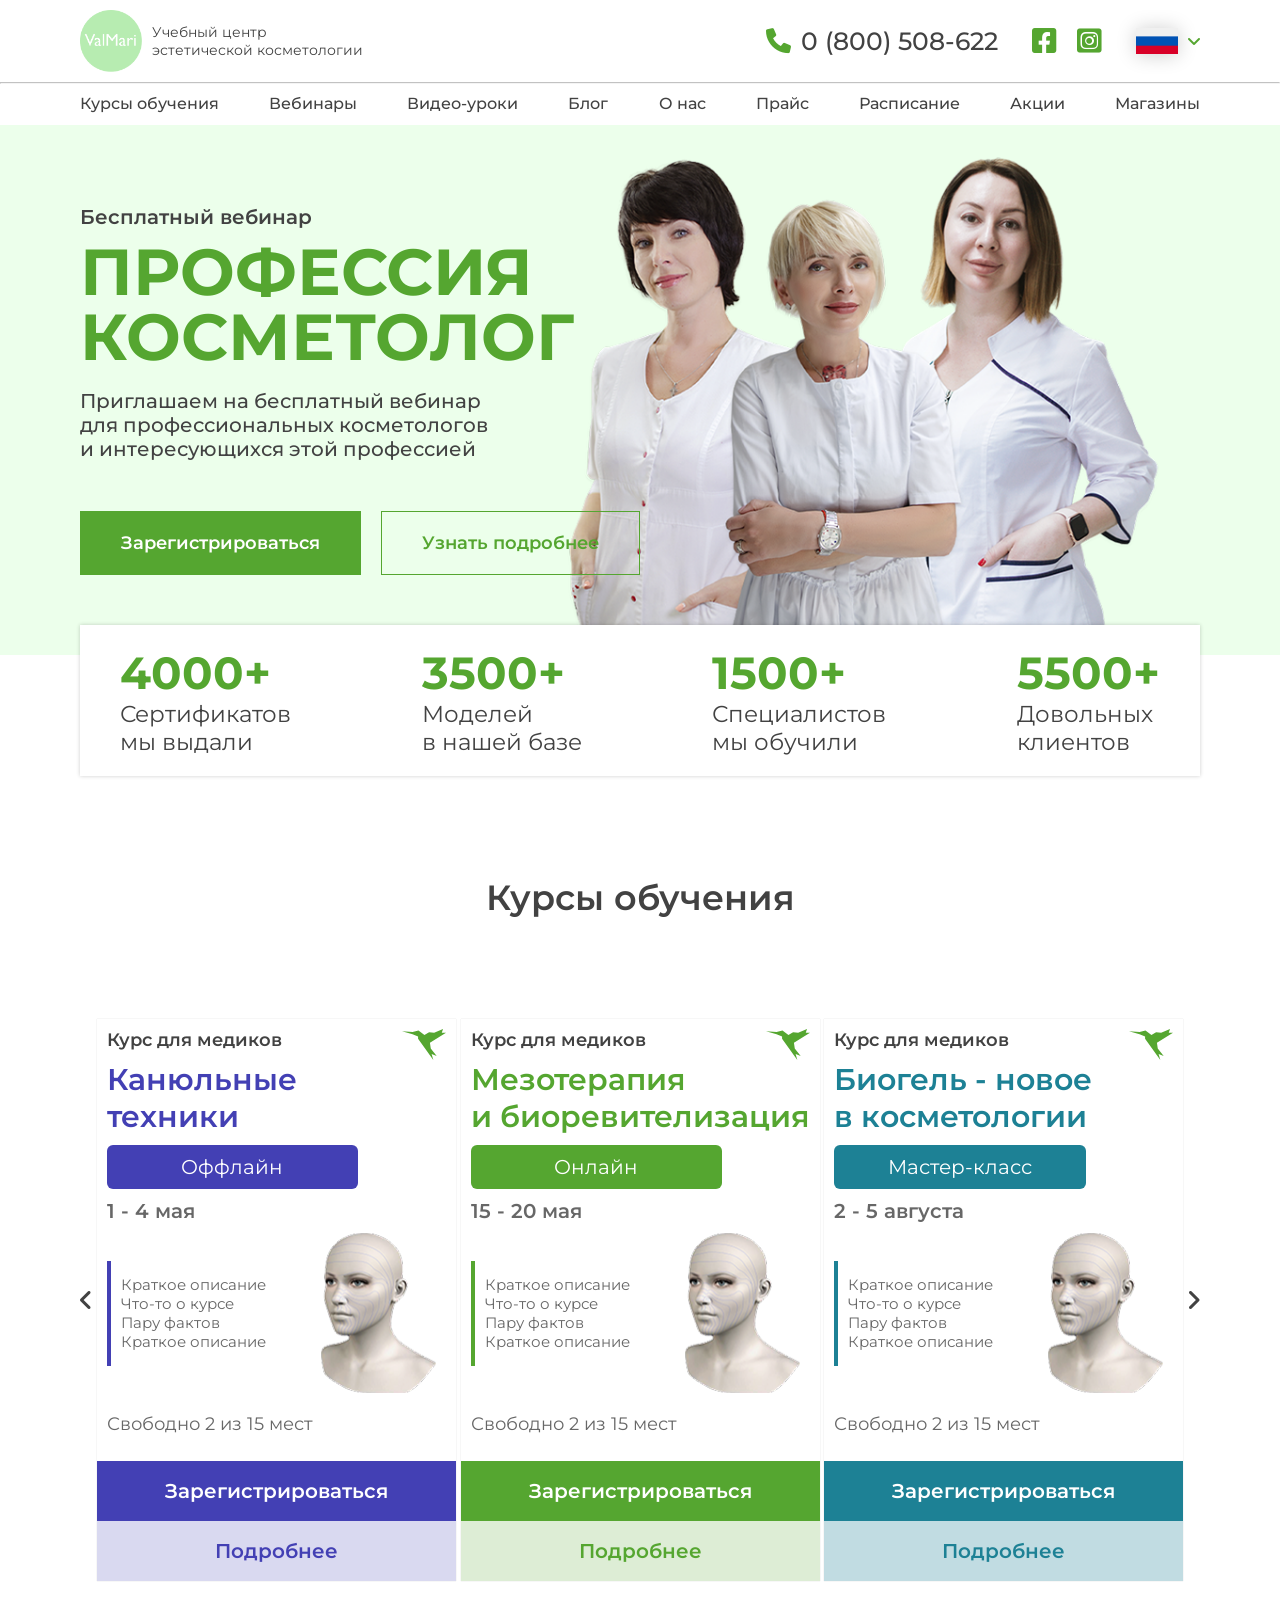
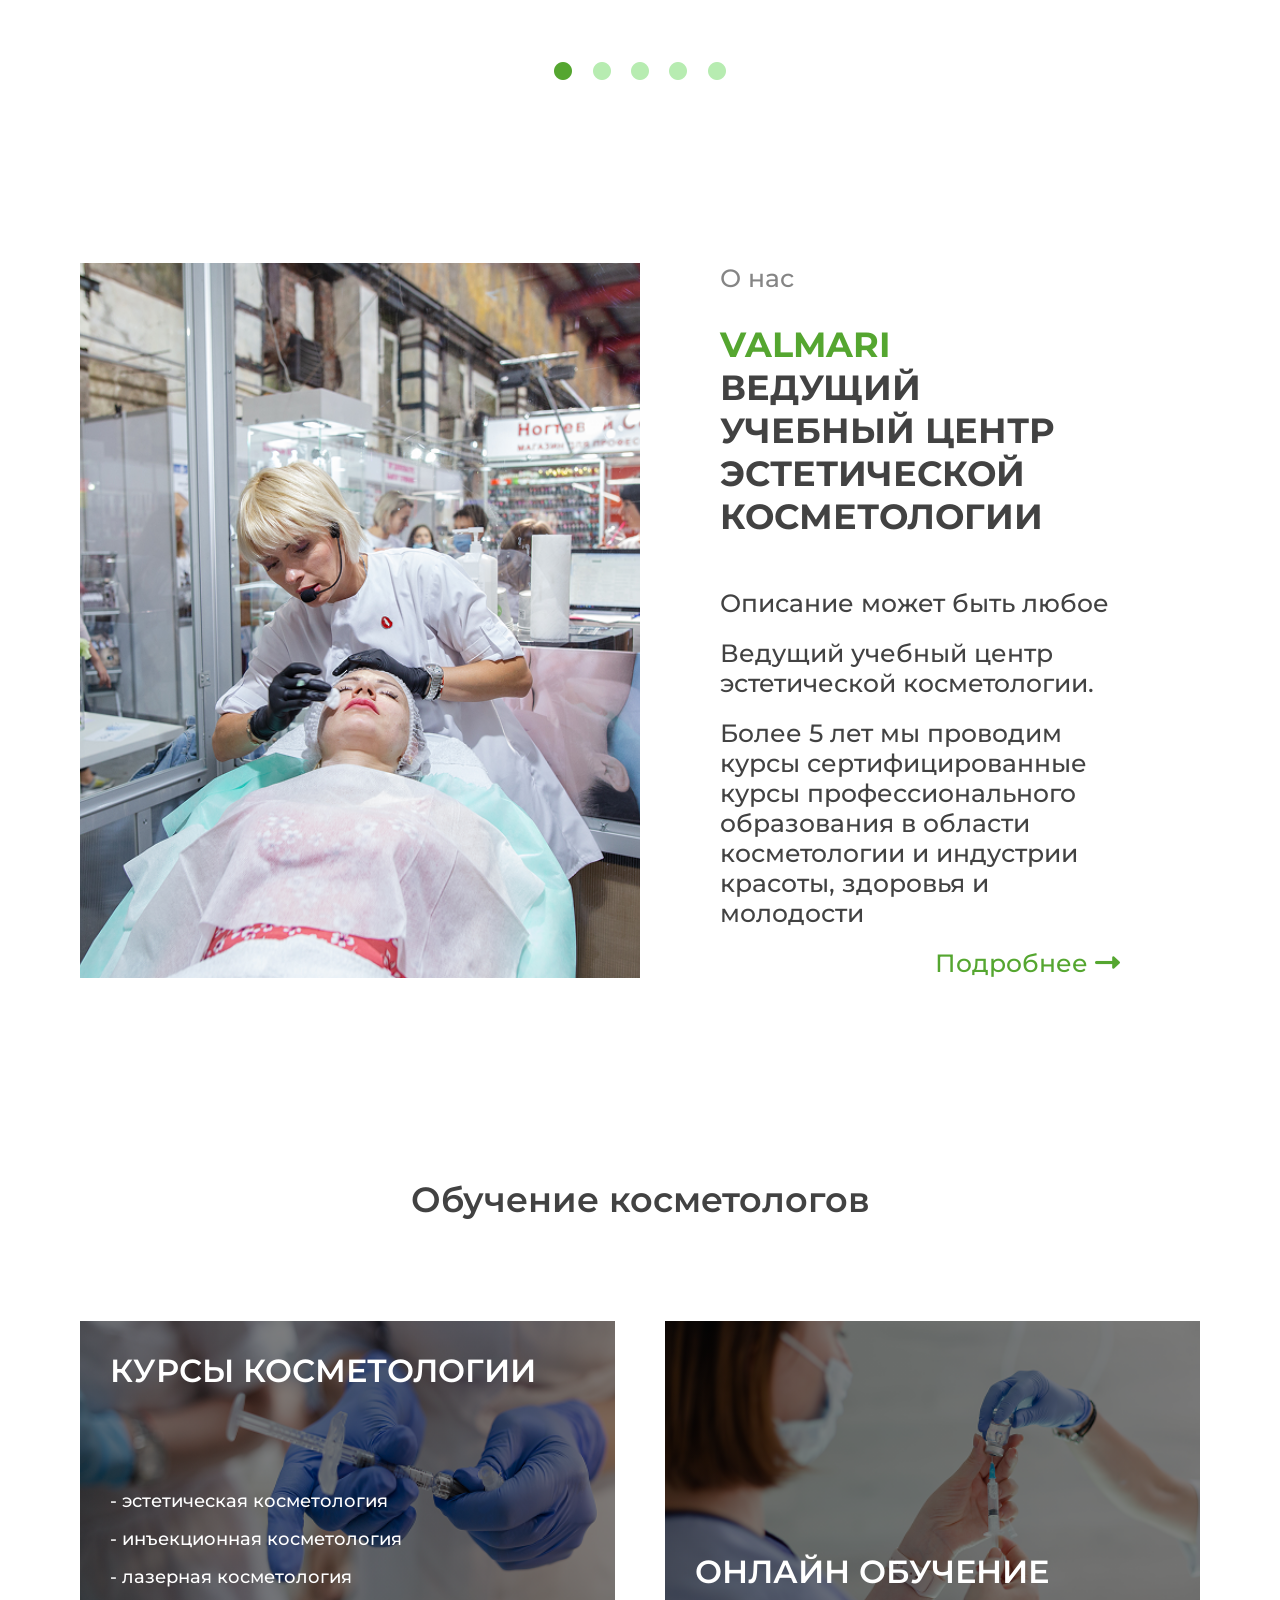
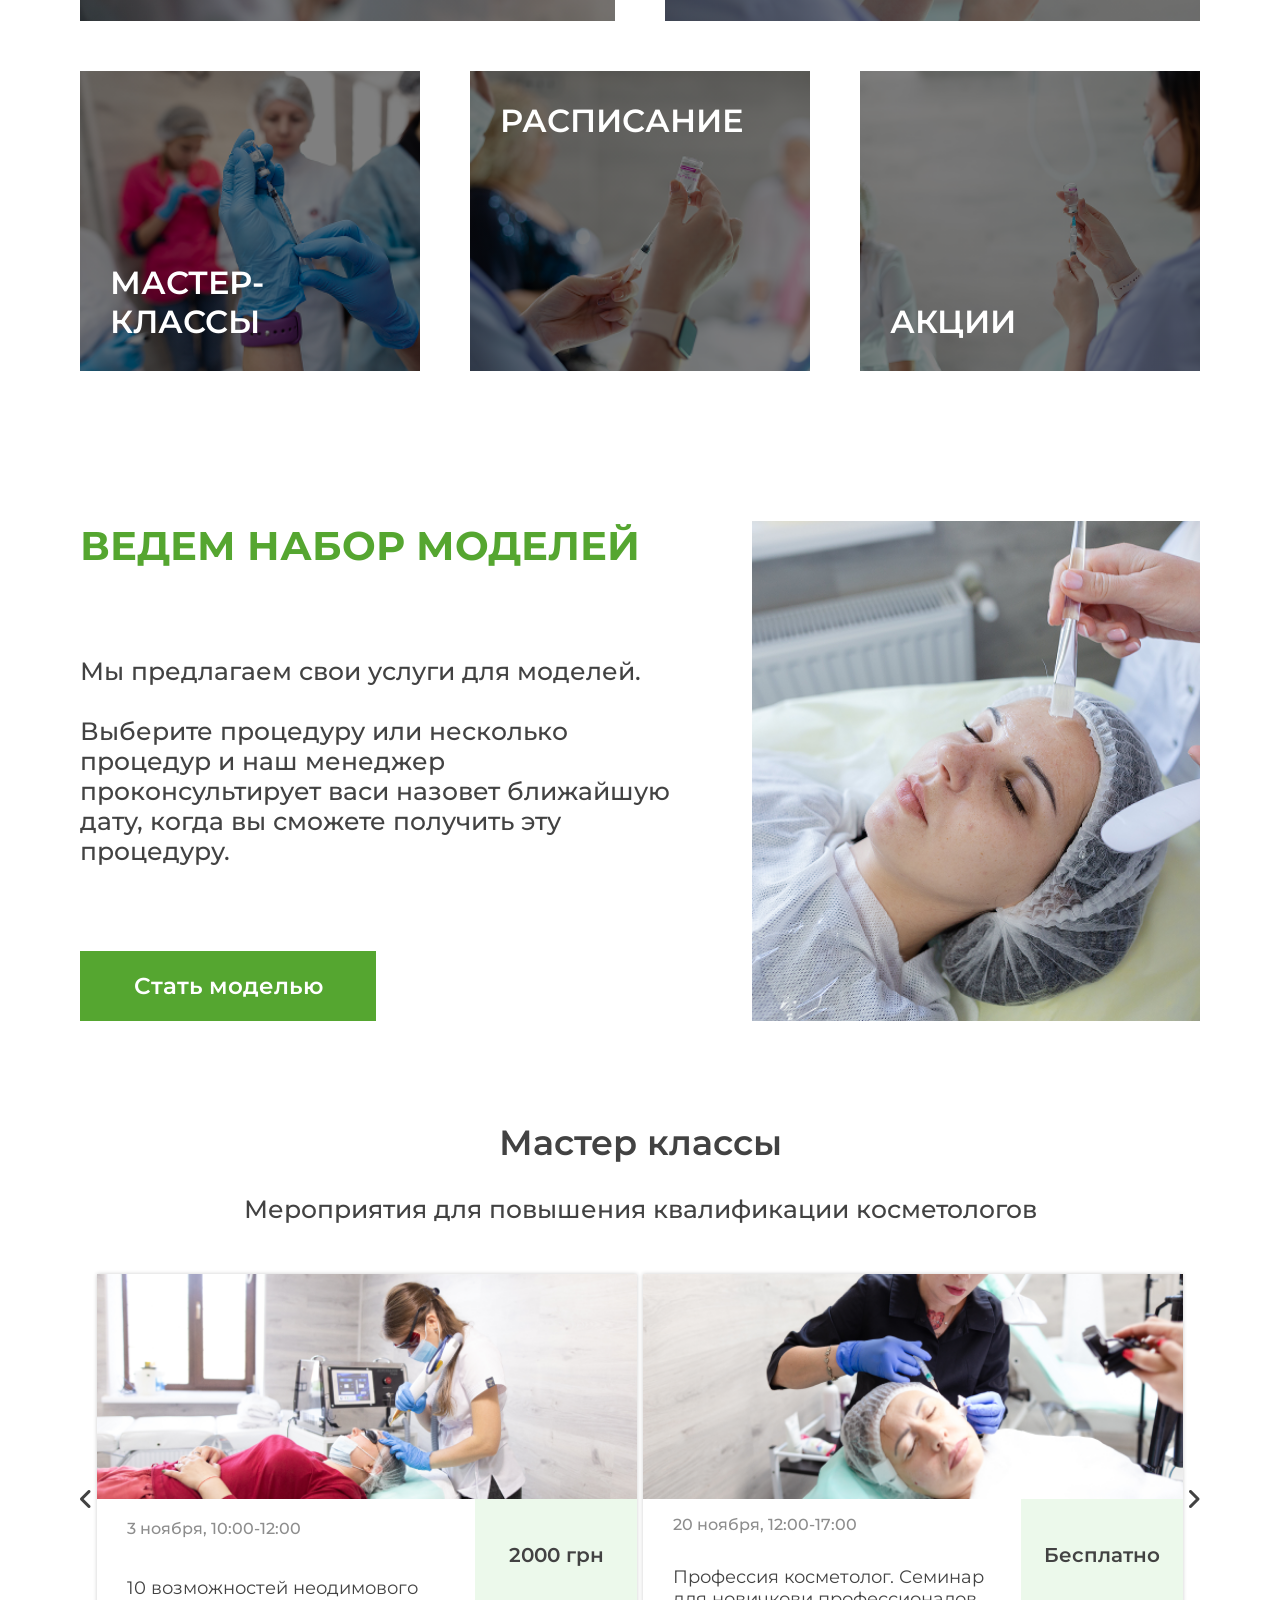
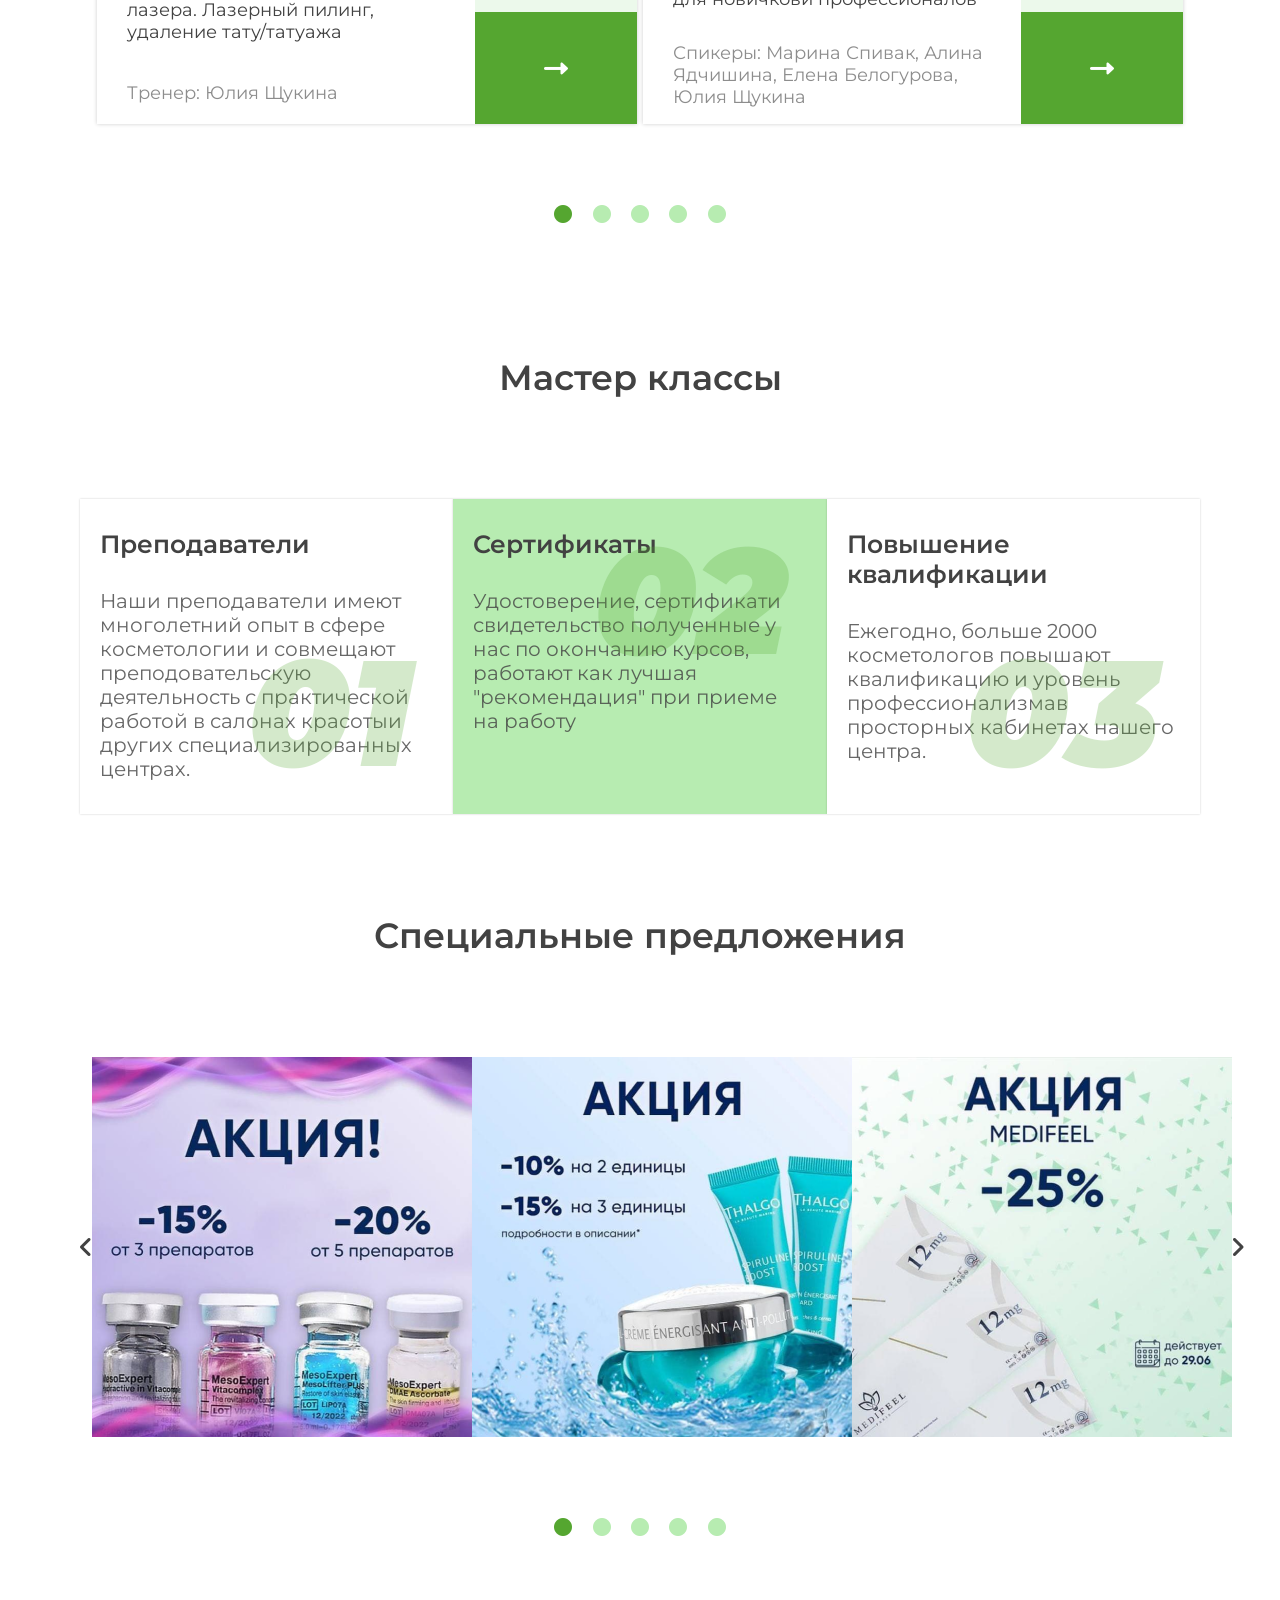
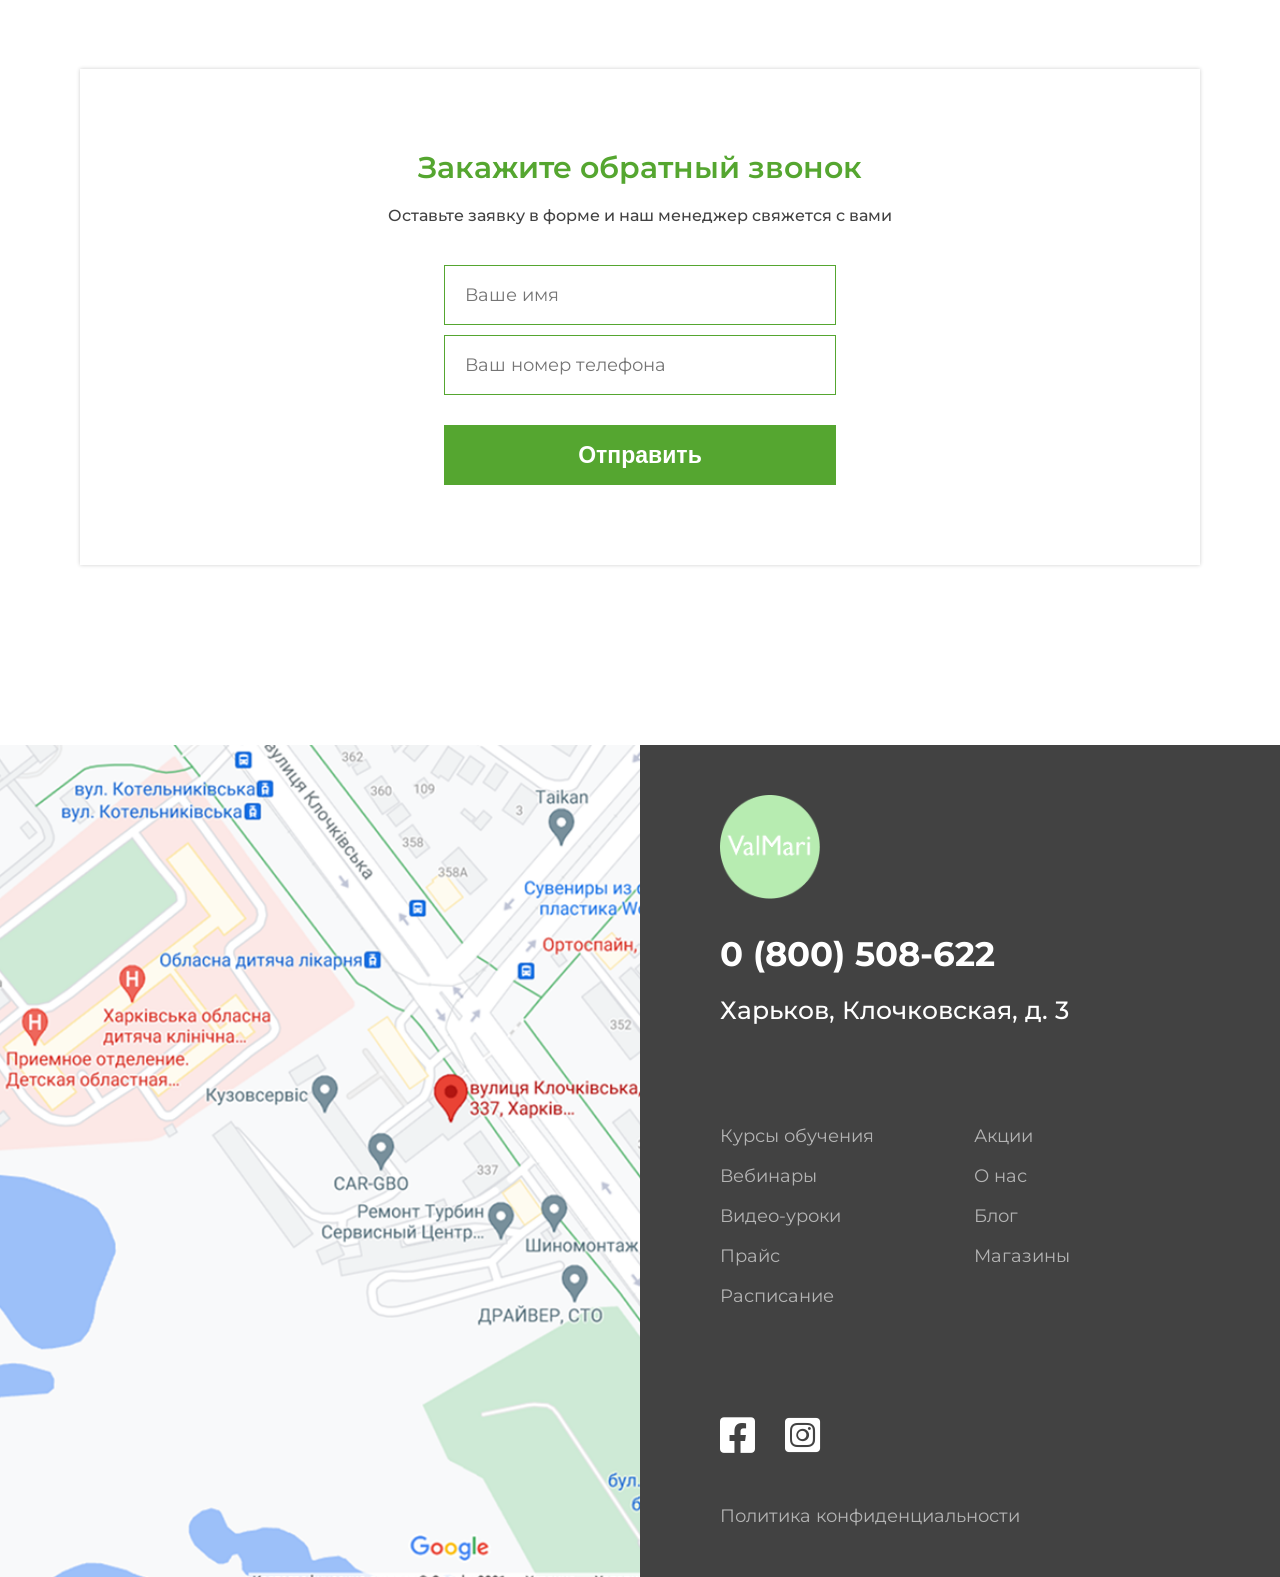
==== index.html @ c77ab1bb "Add files via upload" ====
<!DOCTYPE html>
<html lang="en">

<head>
    <meta charset="UTF-8">
    <meta name="viewport" content="width=device-width, initial-scale=1.0">
    <title>Главная</title>
    <link rel="stylesheet" href="style.css">
    <link rel="icon" href="/img/icon.png">
    <link rel="stylesheet" href="https://cdnjs.cloudflare.com/ajax/libs/font-awesome/6.0.0-beta3/css/all.min.css">
    <link rel="preconnect" href="https://fonts.googleapis.com">
    <link rel="preconnect" href="https://fonts.gstatic.com" crossorigin>
    <link
        href="https://fonts.googleapis.com/css2?family=Montserrat:wght@100;200;300;400;500;600;700;800;900&display=swap"
        rel="stylesheet">
</head>

<body>
    <noscript>Пожалуйста, включите JS в своем браузере</noscript>
    <header>
        <div class="header-top">
            <div class="header-top-logo">
                <a href="index.html">
                    <img src="img/icon.png" alt="ValMari">
                    <p>Учебный центр <br> эстетической косметологии</p>
                </a>
            </div>
            <div class="header-top-right">
                <a href="error.html" class="header-top-right-phone"><i class="fas fa-phone"></i>0 (800) 508-622</a>
                <a href="error.html" class="header-top-right-facebook"><i class="fab fa-facebook-square"></i></a>
                <a href="error.html" class="header-top-right-instagram"><i class=" fab fa-instagram-square"></i></a>
                <a href="error.html" class="header-top-right-russia"><img src="img/russia_icon.png" alt="russia"><i
                        class="fas fa-angle-down"></i></a>
            </div>
        </div>
        <hr>
        <div class="header-bot">
            <ul>
                <li><a href="courses.html">Курсы обучения</a></li>
                <li><a href="webinars.html">Вебинары</a></li>
                <li><a href="tutorials.html">Видео-уроки</a></li>
                <li><a href="blog.html">Блог</a></li>
                <li><a href="about_us.html">О нас</a></li>
                <li><a href="price.html">Прайс</a></li>
                <li><a href="schedule.html">Расписание</a></li>
                <li><a href="sctock.html">Акции</a></li>
                <li><a href="shops.html">Магазины</a></li>
            </ul>
        </div>
    </header>
    <main>
        <div class="index-main-block-one">
            <div class="index-main-block-one-text">
                <p class="index-main-title-text-one">Бесплатный вебинар</p>
                <p class="index-main-title-text-two">ПРОФЕССИЯ <br> КОСМЕТОЛОГ</p>
                <p class="index-main-title-text-three">Приглашаем на бесплатный вебинар <br> для профессиональных
                    косметологов <br>
                    и интересующихся этой профессией</p>
            </div>
            <div class="index-main-block-one-button">
                <a href="error.html" class="index-main-block-one-button-reg">Зарегистрироваться</a>
                <a href="error.html" class="index-main-block-one-button-inf">Узнать подробнее</a>
            </div>
        </div>
        <div class="index-main-block-two">
            <div class="index-main-block-two-text">
                <p class="index-main-title-text-four">4000+</p>
                <p class="index-main-title-text-five">Сертификатов <br> мы выдали</p>
            </div>
            <div class="index-main-block-two-text">
                <p class="index-main-title-text-four">3500+</p>
                <p class="index-main-title-text-five">Моделей <br> в нашей базе</p>
            </div>
            <div class="index-main-block-two-text">
                <p class="index-main-title-text-four">1500+</p>
                <p class="index-main-title-text-five">Специалистов <br> мы обучили</p>
            </div>
            <div class="index-main-block-two-text">
                <p class="index-main-title-text-four">5500+</p>
                <p class="index-main-title-text-five">Довольных <br> клиентов</p>
            </div>
        </div>
        <p class="main-title-text">Курсы обучения</p>
        <div class="index-main-block-three">
            <a href="error.html"><i class="fas fa-angle-left"></i></a>
            <div class="block-card">
                <img class="block-card-bird-img" src="img/bird_card.svg" alt="Птица">
                <div class="index-main-block-three-card-one">
                    <p class="title-text-card-one">Курс для медиков</p>
                    <p class="title-text-card-two" id="blue-text">Канюльные <br> техники</p>
                    <p class="title-text-card-three" id="blue-format">Оффлайн</p>
                    <p class="title-text-card-date">1 - 4 мая</p>
                </div>
                <div class="index-main-block-three-card-two">
                    <hr id="blue">
                    <div class="block-card-inf-text">
                        <p>Краткое описание</p>
                        <p>Что-то о курсе</p>
                        <p>Пару фактов</p>
                        <p>Краткое описание</p>
                    </div>
                    <img src="img/image_card.png" alt="Картинка">
                </div>
                <div class="index-main-block-three-card-three">
                    <p class="title-text-card-free">Свободно 2 из 15 мест</p>
                </div>
                <div class="index-main-block-three-card-four">
                    <a href="error.html" class="block-card-btn-one" id="blue-btn-one">Зарегистрироваться</a>
                    <a href="error.html" class="block-card-btn-two" id="blue-btn-two">Подробнее</a>
                </div>
            </div>
            <div class="block-card">
                <img class="block-card-bird-img" src="img/bird_card.svg" alt="Птица">
                <div class="index-main-block-three-card-one">
                    <p class="title-text-card-one">Курс для медиков</p>
                    <p class="title-text-card-two" id="green-text">Мезотерапия <br> и биоревителизация</p>
                    <p class="title-text-card-three" id="green-format">Онлайн</p>
                    <p class="title-text-card-date">15 - 20 мая</p>
                </div>
                <div class="index-main-block-three-card-two">
                    <hr id="green">
                    <div class="block-card-inf-text">
                        <p>Краткое описание</p>
                        <p>Что-то о курсе</p>
                        <p>Пару фактов</p>
                        <p>Краткое описание</p>
                    </div>
                    <img src="img/image_card.png" alt="Картинка">
                </div>
                <div class="index-main-block-three-card-three">
                    <p class="title-text-card-free">Свободно 2 из 15 мест</p>
                </div>
                <div class="index-main-block-three-card-four">
                    <a href="error.html" class="block-card-btn-one" id="green-btn-one">Зарегистрироваться</a>
                    <a href="error.html" class="block-card-btn-two" id="green-btn-two">Подробнее</a>
                </div>
            </div>
            <div class="block-card">
                <img class="block-card-bird-img" src="img/bird_card.svg" alt="Птица">
                <div class="index-main-block-three-card-one">
                    <p class="title-text-card-one">Курс для медиков</p>
                    <p class="title-text-card-two" id="aqua-text">Биогель - новое <br> в косметологии</p>
                    <p class="title-text-card-three" id="aqua-format">Мастер-класс</p>
                    <p class="title-text-card-date">2 - 5 августа</p>
                </div>
                <div class="index-main-block-three-card-two">
                    <hr id="aqua">
                    <div class="block-card-inf-text">
                        <p>Краткое описание</p>
                        <p>Что-то о курсе</p>
                        <p>Пару фактов</p>
                        <p>Краткое описание</p>
                    </div>
                    <img src="img/image_card.png" alt="Картинка">
                </div>
                <div class="index-main-block-three-card-three">
                    <p class="title-text-card-free">Свободно 2 из 15 мест</p>
                </div>
                <div class="index-main-block-three-card-four">
                    <a href="error.html" class="block-card-btn-one" id="aqua-btn-one">Зарегистрироваться</a>
                    <a href="error.html" class="block-card-btn-two" id="aqua-btn-two">Подробнее</a>
                </div>
            </div>
            <a href="error.html"><i class="fas fa-angle-right"></i></a>
        </div>
        <div class="slider-btn">
            <a href="error.html"><i class="fas fa-circle" id="slider-btn-active"></i></a>
            <a href="error.html"><i class="fas fa-circle"></i></a>
            <a href="error.html"><i class="fas fa-circle"></i></a>
            <a href="error.html"><i class="fas fa-circle"></i></a>
            <a href="error.html"><i class="fas fa-circle"></i></a>
        </div>
        <div class="index-main-block-four">
            <div class="about-us-block-one">
                <img src="img/image_operation.png" alt="Процедура">
            </div>
            <div class="about-us-block-two">
                <p class="title-text-about-us-one">О нас</p>
                <p class="title-text-about-us-two">VALMARI</p>
                <p class="title-text-about-us-three">ВЕДУЩИЙ УЧЕБНЫЙ ЦЕНТР ЭСТЕТИЧЕСКОЙ КОСМЕТОЛОГИИ</p>
                <p class="title-text-about-us-four">Описание может быть любое</p>
                <p class="title-text-about-us-four">Ведущий учебный центр эстетической косметологии. </p>
                <p class="title-text-about-us-four">Более 5 лет мы проводим курсы сертифицированные курсы
                    профессионального образования в области косметологии и индустрии красоты, здоровья и молодости</p>
                <a href="error.html">Подробнее <i class="fas fa-long-arrow-alt-right"></i></a>
            </div>
        </div>
        <p class="main-title-text">Обучение косметологов</p>
        <div class="index-main-block-five">
            <div class="block-card-education-one">
                <div>
                    <p class="title-text-education-one" id="title-text-education-top">КУРСЫ КОСМЕТОЛОГИИ</p>
                    <hr class="title-text-education-hr">
                    <p class="title-text-education-two">- эстетическая косметология</p>
                    <p class="title-text-education-two">- инъекционная косметология</p>
                    <p class="title-text-education-two">- лазерная косметология</p>
                </div>
                <div>
                    <p class="title-text-education-one" id="title-text-education-bot">ОНЛАЙН ОБУЧЕНИЕ</p>
                </div>
            </div>
            <div class="block-card-education-two">
                <div>
                    <p class="title-text-education-one" id="title-text-education-bot">МАСТЕР-КЛАССЫ</p>
                </div>
                <div>
                    <p class="title-text-education-one" id="title-text-education-top">РАСПИСАНИЕ</p>
                </div>
                <div>
                    <p class="title-text-education-one" id="title-text-education-bot">АКЦИИ</p>
                </div>
            </div>
        </div>
        <div class="index-main-block-six">
            <div class="block-model-one">
                <p class="title-text-model-one">ВЕДЕМ НАБОР МОДЕЛЕЙ</p>
                <p class="title-text-model-two">Мы предлагаем свои услуги для моделей. <br><br> Выберите процедуру или
                    несколько процедур и наш менеджер проконсультирует васи назовет ближайшую дату, когда вы сможете
                    получить эту процедуру.</p>
                <a href="error.html" class="btn-model">Стать моделью</a>
            </div>
            <div class="block-model-two"></div>
        </div>
        <p class="main-title-text">Мастер классы</p>
        <p class="title-text-master-one">Мероприятия для повышения квалификации косметологов</p>
        <div class="index-main-block-seven">
            <a href="error.html"><i class="fas fa-angle-left"></i></a>
            <div class="block-master-card">
                <img src="img/master_card_one.png" alt="">
                <div class="master-card-bot">
                    <div class="master-card-bot-left">
                        <p class="title-text-master-card-one">3 ноября, 10:00-12:00</p>
                        <p class="title-text-master-card-two">10 возможностей неодимового лазера. Лазерный пилинг,
                            удаление тату/татуажа</p>
                        <p class="title-text-master-card-three">Тренер: Юлия Щукина</p>
                    </div>
                    <div class="master-card-bot-right">
                        <a href="error.html" class="btn-master-card-one">2000 грн</a>
                        <a href="error.html" class="btn-master-card-two"><i class="fas fa-long-arrow-alt-right"></i></a>
                    </div>
                </div>
            </div>
            <div class="block-master-card">
                <img src="img/master_card_two.png" alt="">
                <div class="master-card-bot">
                    <div class="master-card-bot-left">
                        <p class="title-text-master-card-one">20 ноября, 12:00-17:00</p>
                        <p class="title-text-master-card-two">Профессия косметолог. Семинар для новичкови профессионалов
                        </p>
                        <p class="title-text-master-card-three">Спикеры: Марина Спивак, Алина Ядчишина, Елена
                            Белогурова, Юлия Щукина</p>
                    </div>
                    <div class="master-card-bot-right">
                        <a href="error.html" class="btn-master-card-one">Бесплатно</a>
                        <a href="error.html" class="btn-master-card-two"><i class="fas fa-long-arrow-alt-right"></i></a>
                    </div>
                </div>
            </div>
            <a href="error.html"><i class="fas fa-angle-right"></i></a>
        </div>
        <div class="slider-btn">
            <a href="error.html"><i class="fas fa-circle" id="slider-btn-active"></i></a>
            <a href="error.html"><i class="fas fa-circle"></i></a>
            <a href="error.html"><i class="fas fa-circle"></i></a>
            <a href="error.html"><i class="fas fa-circle"></i></a>
            <a href="error.html"><i class="fas fa-circle"></i></a>
        </div>
        <p class="main-title-text">Мастер классы</p>
        <div class="index-main-block-eight">
            <div class="card-why-we-white-one">
                <p class="title-text-why-we-one">Преподаватели</p>
                <p class="title-text-why-we-two">Наши преподаватели имеют многолетний опыт в сфере косметологии и
                    совмещают преподовательскую деятельность с практической работой в салонах красотыи других
                    специализированных центрах.</p>
            </div>
            <div class="card-why-we-green">
                <p class="title-text-why-we-one">Сертификаты</p>
                <p class="title-text-why-we-two">Удостоверение, сертификати свидетельство полученные у нас по окончанию
                    курсов, работают как лучшая "рекомендация" при приеме на работу</p>
            </div>
            <div class="card-why-we-white-two">
                <p class="title-text-why-we-one">Повышение квалификации</p>
                <p class="title-text-why-we-two">Ежегодно, больше 2000 косметологов повышают квалификацию и уровень
                    профессионализмав просторных кабинетах нашего центра.</p>
            </div>
        </div>
        <p class="main-title-text">Специальные предложения</p>
        <div class="index-main-block-nine">
            <a href="error.html"><i class="fas fa-angle-left"></i></a>
            <img src="img/promotion_one.png" alt="Акция">
            <img src="img/promotion_two.png" alt="Акция">
            <img src="img/promotion_three.png" alt="Акция">
            <a href="error.html"><i class="fas fa-angle-right"></i></a>
        </div>
        <div class="slider-btn">
            <a href="error.html"><i class="fas fa-circle" id="slider-btn-active"></i></a>
            <a href="error.html"><i class="fas fa-circle"></i></a>
            <a href="error.html"><i class="fas fa-circle"></i></a>
            <a href="error.html"><i class="fas fa-circle"></i></a>
            <a href="error.html"><i class="fas fa-circle"></i></a>
        </div>
        <div class="index-main-block-ten">
            <p class="title-text-form-one">Закажите обратный звонок</p>
            <p class="title-text-form-two">Оставьте заявку в форме и наш менеджер свяжется с вами</p>
            <form action="error.html">
                <input type="text" placeholder="Ваше имя" required>
                <input type="text" placeholder="Ваш номер телефона" required>
                <button>Отправить</button>
            </form>
        </div>
    </main>
    <footer>
        <div class="footer-left">
            <a
                href="https://www.google.com/maps/place/%D0%B2%D1%83%D0%BB%D0%B8%D1%86%D1%8F+%D0%9A%D0%BB%D0%BE%D1%87%D0%BA%D1%96%D0%B2%D1%81%D1%8C%D0%BA%D0%B0,+3,+%D0%A5%D0%B0%D1%80%D0%BA%D1%96%D0%B2,+%D0%A5%D0%B0%D1%80%D0%BA%D1%96%D0%B2%D1%81%D1%8C%D0%BA%D0%B0+%D0%BE%D0%B1%D0%BB%D0%B0%D1%81%D1%82%D1%8C,+%D0%A3%D0%BA%D1%80%D0%B0%D0%B8%D0%BD%D0%B0,+61000/data=!4m2!3m1!1s0x4127a0fa755e45e7:0x65ec04f8b0410828?sa=X&ved=1t:242&ictx=111">
                <img src="img/location.png" alt="Точка на карте">
            </a>
        </div>
        <div class="footer-right">
            <div class="footer-right-one">
                <img src="img/icon.png" alt="ValMari">
                <p class="footer-number">0 (800) 508-622</p>
                <p class="footer-location">Харьков, Клочковская, д. 3</p>
            </div>
            <div class="footer-right-two">
                <ul class="footer-ul-one">
                    <li><a href="courses.html">Курсы обучения</a></li>
                    <li><a href="webinars.html">Вебинары</a></li>
                    <li><a href="tutorials.html">Видео-уроки</a></li>
                    <li><a href="price.html">Прайс</a></li>
                    <li><a href="schedule.html">Расписание</a></li>
                </ul>
                <ul class="footer-ul-two">
                    <li><a href="sctock.html">Акции</a></li>
                    <li><a href="about_us.html">О нас</a></li>
                    <li><a href="blog.html">Блог</a></li>
                    <li><a href="shops.html">Магазины</a></li>
                </ul>
            </div>
            <div class="footer-right-three">
                <a href="error.html"><i class="fab fa-facebook-square"></i></a>
                <div class="card-master">

                </div>
                <div class="card-master"></div>
                <a href="error.html"><i class=" fab fa-instagram-square"></i></a>
            </div>
            <div class="footer-right-four">
                <a href="error.html">Политика конфиденциальности</a>
            </div>
        </div>
    </footer>
    <script src="script.js"></script>
</body>

</html>
---- style.css ----
* {
    margin: 0;
    padding: 0;
    box-sizing: border-box;
}

body {
    font-family: 'Montserrat', sans-serif;
    background-color: white;
    color: #424242;
}

a {
    text-decoration: none;
}

ul li {
    list-style-type: none;
}

/*Шапка*/

header {
    width: 100%;
    position: fixed;
    display: flex;
    flex-direction: column;
    background-color: white;
    z-index: 1000;
}

header hr {
    color: #B7ECB1;
    opacity: 0.6;
}

.header-top {
    display: flex;
    flex-direction: row;
    justify-content: space-between;
    padding: 10px 120px;
}

.header-top-logo a {
    display: flex;
    flex-direction: row;
}

.header-top-logo a img {
    width: 62px;
    height: 62px;
}

.header-top-logo a p {
    font-size: 14px;
    color: #424242;
    padding-left: 10px;
    margin: auto 0;
    transition: all 0.2s ease;
}

.header-top-logo a p:hover {
    color: #55A630;
}

.header-top-right {
    display: flex;
    flex-direction: row;
    align-items: center;
}

.header-top-right-phone {
    font-size: 25px;
    color: #424242;
    font-weight: 500;
    margin-right: 34px;
    transition: all 0.2s ease;
}

.active {
    color: #55A630 !important;
}

.header-top-right-phone:hover {
    color: #55A630;
}

.header-top-right-phone i {
    padding-right: 10px;
    color: #55A630;
}

.header-top-right-facebook,
.header-top-right-instagram {
    font-size: 28px;
    color: #55A630;
    font-weight: 500;
    transition: all 0.2s ease;
}

.header-top-right-facebook:hover,
.header-top-right-instagram:hover {
    color: #3D7A22;
}

.header-top-right-facebook {
    margin-right: 20px;
}

.header-top-right-russia {
    display: flex;
    flex-direction: row;
    margin-left: 34px;
    align-items: center;
}

.header-top-right-russia i {
    padding-left: 10px;
    color: #55A630;
}

.header-top-right-russia i:hover {
    color: #3D7A22;
}

.header-top-right-russia img {
    box-shadow: 0 1px 20px rgba(0, 0, 0, 0.2);
    width: 42px;
}

.header-bot {
    padding: 10px 120px;
}

.header-bot ul {
    display: flex;
    flex-direction: row;
    justify-content: space-between;
}

.header-bot ul li a {
    color: #424242;
    font-size: 16px;
    font-weight: 500;
    transition: all 0.2s ease;
}

.header-bot ul li a:hover {
    color: #3D7A22;
}

main {
    padding-top: 125px;
}


/*Подвал*/
footer {
    display: flex;
    flex-direction: row;
    width: 100%;
    min-height: 500px;
    background-color: #424242;
    margin-top: 20vh;
}

.footer-left {
    flex: 0 0 50%;
    overflow: hidden;
}

.footer-left img {
    width: 100%;
    height: 100%;
    object-fit: cover;
    display: block;
}

.footer-right {
    flex: 0 0 50%;
    padding: 50px 100px !important;
}

.footer-right-one img {
    width: 100px;
}

.footer-number {
    font-size: 34px;
    font-weight: 700;
    color: white;
    padding-top: 30px;
}

.footer-location {
    font-size: 25px;
    font-weight: 500;
    color: white;
    padding-top: 20px;
}

.footer-right-two {
    display: flex;
    flex-direction: row;
    padding-top: 100px;
}

.footer-ul-one {
    padding-right: 100px;
}

.footer-right-two ul li {
    padding-bottom: 18px;
}

.footer-right-two ul li a {
    font-size: 18px;
    color: white;
    opacity: 0.6;
    transition: all 0.2s ease;
}

.footer-right-two ul li a:hover {
    opacity: 1;
    color: #3D7A22;
}

.footer-right-three {
    display: flex;
    flex-direction: row;
    margin-top: 90px;
}

.footer-right-three a {
    margin-right: 30px;
}

.footer-right-three a i {
    color: white;
    font-size: 40px;
    transition: all 0.2s ease;
}

.footer-right-three a i:hover {
    color: #3D7A22;
}

.footer-right-four {
    margin-top: 50px;
}

.footer-right-four a {
    font-size: 18px;
    font-weight: 400;
    color: white;
    opacity: 0.6;
    transition: all 0.2s ease;
}

.footer-right-four a:hover {
    color: #3D7A22;
    opacity: 1;
}

.index-main-block-one {
    background-image: url(img/banner.png);
    background-size: cover;
    background-position: center;
    padding: 100px 120px;
    display: flex;
    flex-direction: column;
    position: relative;
    overflow: hidden;
}

.index-main-block-one::after {
    content: '';
    position: absolute;
    right: 100px;
    top: 0;
    width: 50%;
    height: 100%;
    background-image: url(img/banner_dop.png);
    background-size: contain;
    background-position: right center;
    background-repeat: no-repeat;
    pointer-events: none;
    z-index: 0;
}

.index-main-title-text-one,
.index-main-title-text-two,
.index-main-title-text-three,
.index-main-block-one-button {
    position: relative;
    z-index: 1;
}

.index-main-title-text-one {
    color: #424242;
    font-size: 20px;
    font-weight: 600;
}

.index-main-title-text-two {
    color: #55A630;
    font-size: 65px;
    font-weight: 700;
    line-height: 1;
    padding: 10px 0 20px 0;
}

.index-main-title-text-three {
    color: #424242;
    font-size: 20px;
    font-weight: 500;
}

.index-main-block-one-button {
    display: flex;
    flex-direction: row;
    margin-top: 50px;
}

.index-main-block-one-button-reg {
    color: white;
    font-size: 18px;
    font-weight: 600;
    background-color: #55A630;
    border: 1px solid #55A630;
    padding: 20px 40px;
    margin-right: 20px;
    transition: all 0.2s ease;
}


.index-main-block-one-button-reg:hover {
    background-color: transparent;
    color: #55A630;
}

.index-main-block-one-button-inf {
    color: #55A630;
    font-size: 18px;
    font-weight: 600;
    border: 1px solid #55A630;
    padding: 20px 40px;
    transition: all 0.2s ease;
}

.index-main-block-one-button-inf:hover {
    color: #3D7A22;
    border-color: #3D7A22;
}

.index-main-block-two {
    background-color: white;
    box-shadow: 0 0 4px rgba(0, 0, 0, 0.2);
    z-index: 2;
    margin: -30px 120px 0 120px;
    display: flex;
    flex-direction: row;
    justify-content: space-between;
    padding: 20px 40px;
    position: relative;
    gap: 10px;
}

.index-main-title-text-four {
    color: #55A630;
    font-size: 45px;
    font-weight: 700;
}

.index-main-title-text-five {
    color: #424242;
    font-size: 23px;
    font-weight: 400;
}

.main-title-text {
    color: #424242;
    font-size: 35px;
    font-weight: 600;
    text-align: center;
    margin-top: 100px;
}

.index-main-block-three {
    margin-top: 100px;
    padding: 0 120px 0 120px;
    display: flex;
    flex-direction: row;
    justify-content: space-between;
}

.index-main-block-three a,
.index-main-block-seven a,
.index-main-block-nine a {
    margin: auto 0;
}

.index-main-block-three a i,
.index-main-block-seven a i,
.index-main-block-nine a i {
    color: #424242;
    font-size: 24px;
    transition: all 0.2s ease;
}

.index-main-block-three a i:hover,
.index-main-block-seven a i:hover,
.index-main-block-nine a i:hover {
    color: #3D7A22;
}

.block-card {
    background-color: white;
    box-shadow: 0 0 1px rgba(0, 0, 0, 0.2);
    min-width: 370px;
    position: relative;
}

.block-card-bird-img {
    position: absolute;
    top: 10px;
    right: 10px;
    width: 44px;
    height: 31px;
}

.title-text-card-one {
    font-size: 18px;
    color: #424242;
    font-weight: 600;
    padding: 10px 10px;
}

.title-text-card-two {
    font-size: 30px;
    font-weight: 600;
    padding: 0 10px;
}


.title-text-card-three {
    font-size: 20px;
    color: white;
    background-color: #f5f5f5f5;
    color: #424242;
    border-radius: 6px;
    padding: 10px 42px;
    margin: 10px 10px;
    text-align: center;
    min-width: 30%;
    max-width: 70%;
}

.title-text-card-date {
    font-size: 20px;
    color: #424242;
    font-weight: 600;
    opacity: 0.8;
    padding: 0 10px;
}

.index-main-block-three-card-two {
    display: flex;
    flex-direction: row;
    padding: 10px 10px;
}

.index-main-block-three-card-two img {
    width: 135px;
    height: 160px;
    margin-left: 35px;
}

.index-main-block-three-card-two hr {
    color: #4340B4;
    border: 2px solid #4340B4;
    height: 105px;
    margin: auto 0;
}

.block-card-inf-text {
    font-size: 15px;
    font-weight: 400;
    color: #424242;
    opacity: 0.8;
    margin: auto 10px;
}

.title-text-card-free {
    font-size: 18px;
    font-weight: 400;
    opacity: 0.8;
    color: #424242;
    padding: 10px 10px;
}

.index-main-block-three-card-four {
    display: flex;
    flex-direction: column;
    margin-top: 16px;
}

.block-card-btn-one {
    width: 100%;
    background-color: black;
    color: white;
    font-size: 20px;
    font-weight: 600;
    text-align: center;
    padding: 18px 0;
    transition: all 0.2s ease;
}

#blue-btn-one {
    background-color: #4340B4;
}

#blue-btn-one:hover {
    background-color: #2d2b77;
}

#blue-btn-two {
    background-color: #4440b433;
    color: #4340B4;
}

#blue-btn-two:hover {
    background-color: #4440b457;
}

#green-btn-one {
    background-color: #55A630;
}

#green-btn-one:hover {
    background-color: #36691f;
}

#green-btn-two {
    background-color: #55a63033;
    color: #55A630;
}

#green-btn-two:hover {
    background-color: #55a63059;
}

#aqua-btn-one {
    background-color: #1D8195;
}

#aqua-btn-one:hover {
    background-color: #145866;
}

#aqua-btn-two {
    background-color: #1d819546;
    color: #1D8195;
}

#aqua-btn-two:hover {
    background-color: #1d819565;
}

.block-card-btn-two {
    width: 100%;
    width: 100%;
    background-color: gray;
    color: white;
    font-size: 20px;
    font-weight: 600;
    text-align: center;
    padding: 18px 0;
    transition: all 0.2s ease;
}

#blue {
    border-color: #4340B4;
}

#blue-text {
    color: #4340B4;
}

#blue-format {
    background-color: #4340B4;
    color: white;
}

#green {
    border-color: #55A630;
}

#green-text {
    color: #55A630;
}

#green-format {
    background-color: #55A630;
    color: white;
}

#aqua {
    border-color: #1D8195;
}

#aqua-text {
    color: #1D8195;
}

#aqua-format {
    background-color: #1D8195;
    color: white;
}

.slider-btn {
    display: flex;
    flex-direction: row;
    justify-content: space-around;
    width: 15%;
    margin: 50px auto;
}

.slider-btn a i {
    color: #B7ECB1;
    transition: all 0.2s ease;
}

.slider-btn a {
    color: #424242;
    font-size: 18px;
    font-weight: 500;
    transition: all 0.2s ease;
}

.slider-btn a:hover {
    color: #3D7A22;
}

.slider-btn a i:hover {
    color: #55A630;
}

#slider-btn-active {
    color: #55A630;
}

.index-main-block-four {
    display: flex;
    flex-direction: row;
    padding: 150px 120px;
    justify-content: space-between;
}

.about-us-block-one {
    flex: 0 0 50%;
}

.about-us-block-one img {
    width: 100%;
    height: 100%;
    object-fit: cover;
    display: block;
}

.about-us-block-two {
    flex: 0 0 50%;
    padding: 0 130px;
    display: flex;
    flex-direction: column;
    justify-content: flex-start;
}

.title-text-about-us-one {
    font-size: 25px;
    color: #858585;
    font-weight: 500;
    padding-bottom: 30px;
}

.title-text-about-us-two {
    font-size: 35px;
    color: #55A630;
    font-weight: 700;
}

.title-text-about-us-three {
    font-size: 35px;
    color: #424242;
    font-weight: 700;
    padding-bottom: 50px;
}

.title-text-about-us-four {
    font-size: 25px;
    color: #424242;
    font-weight: 500;
    padding-bottom: 20px;
}

.about-us-block-two a {
    color: #55A630;
    font-size: 25px;
    font-weight: 500;
    margin-top: auto;
    align-self: flex-end;
    transition: all 0.2s ease;
}

.about-us-block-two a:hover {
    color: #36691f;
}

.index-main-block-five {
    display: flex;
    flex-direction: column;
    padding: 100px 120px;
}

.block-card-education-one {
    display: flex;
    flex-direction: row;
    justify-content: space-between;
    padding-bottom: 50px;
}

.block-card-education-two {
    display: flex;
    flex-direction: row;
    justify-content: space-between;
}

.block-card-education-one,
.block-card-education-two {
    gap: 50px;
}

.block-card-education-two>div {
    width: 100%;
    height: 300px;
    background-repeat: no-repeat;
    background-size: cover;
    display: flex;
    flex-direction: column;
}

.block-card-education-one>div {
    width: 100%;
    height: 300px;
    background-repeat: no-repeat;
    background-size: cover;
    display: flex;
    flex-direction: column;
}

.block-card-education-one>div:nth-child(1) {
    background-image: linear-gradient(rgba(0, 0, 0, 0.5), rgba(0, 0, 0, 0.5)), url(img/card_education_one.png);
}

.block-card-education-one>div:nth-child(2) {
    background-image: linear-gradient(rgba(0, 0, 0, 0.5), rgba(0, 0, 0, 0.5)), url(img/card_education_two.png);
}

.block-card-education-two>div:nth-child(1) {
    background-image: linear-gradient(rgba(0, 0, 0, 0.5), rgba(0, 0, 0, 0.5)), url(img/card_education_three.png);
}

.block-card-education-two>div:nth-child(2) {
    background-image: linear-gradient(rgba(0, 0, 0, 0.5), rgba(0, 0, 0, 0.5)), url(img/card_education_four.png);
}

.block-card-education-two>div:nth-child(3) {
    background-image: linear-gradient(rgba(0, 0, 0, 0.5), rgba(0, 0, 0, 0.5)), url(img/card_education_five.png);
}

.title-text-education-one {
    font-size: 32px;
    font-weight: 600;
    color: white;
    padding: 30px 30px;
}

#title-text-education-bot {
    margin-top: auto;
}

.title-text-education-hr {
    opacity: 0;
    margin-bottom: 60px;
}

.title-text-education-two {
    color: white;
    font-size: 18px;
    font-weight: 500;
    padding: 8px 30px;
}

.index-main-block-six {
    display: flex;
    flex-direction: row;
    margin: 50px 120px;
    justify-content: space-between;
    margin-bottom: 100px;
}

.block-model-one {
    display: flex;
    flex-direction: column;
    flex: 0 0 60%;
    padding-right: 100px;
    justify-content: space-between;
}

.block-model-two {
    background-image: url(img/image_operation_two.png);
    min-height: 500px;
    background-repeat: no-repeat;
    display: block;
    object-fit: cover;
    background-size: cover;
    flex: 0 0 40%;
}

.title-text-model-one {
    font-size: 40px;
    color: #55A630;
    font-weight: 700;
}

.title-text-model-two {
    font-size: 25px;
    color: #424242;
    font-weight: 500;
}

.btn-model {
    color: white;
    font-size: 23px;
    font-weight: 600;
    background-color: #55A630;
    border: 1px solid #55A630;
    padding: 20px 50px;
    width: 50%;
    text-align: center;
    transition: all 0.2s ease;
}

.btn-model:hover {
    background-color: white;
    color: #55A630;
}

.title-text-master-one {
    color: #424242;
    font-size: 25px;
    font-weight: 500;
    text-align: center;
    padding-top: 30px;
}

.index-main-block-seven {
    display: flex;
    flex-direction: row;
    justify-content: space-between;
    padding: 50px 120px 0 120px;
}

.block-master-card {
    display: flex;
    flex-direction: column;
    width: 520px;
    box-shadow: 0 0 4px rgba(0, 0, 0, 0.2);
    min-height: 450px;
}

.block-master-card img {
    height: 225px;
    width: 100%;
    object-fit: cover;
}

.master-card-bot {
    display: flex;
    flex-direction: row;
    flex: 1;
}

.master-card-bot-left {
    display: flex;
    flex-direction: column;
    justify-content: space-around;
    flex: 0 0 70%;
}

.master-card-bot-left p {
    padding: 0 30px 0 30px;
}

.title-text-master-card-one {
    font-size: 16px;
    color: #424242;
    opacity: 0.6;
    font-weight: 500;
}

.title-text-master-card-two {
    font-size: 18px;
    color: #424242;
    font-weight: 600px;
}

.title-text-master-card-three {
    font-size: 18px;
    color: #424242;
    opacity: 0.6;
    font-weight: 400;
}

.master-card-bot-right {
    display: flex;
    flex-direction: column;
    flex: 0 0 30%;
}

.btn-master-card-one {
    background-color: #ECF9EB;
    color: #424242;
    font-size: 20px;
    font-weight: 600;
    flex: 0 0 50%;
    align-items: center;
    justify-content: center;
    display: flex;
    transition: all 0.2s ease;
}

.btn-master-card-one:hover {
    background-color: #B7ECB1;
}

.btn-master-card-two {
    background-color: #55A630;
    color: white;
    font-size: 32px;
    text-align: center;
    flex: 0 0 50%;
    align-items: center;
    justify-content: center;
    display: flex;
    transition: all 0.2s ease;
}

.btn-master-card-two i {
    color: white !important;
}

.btn-master-card-two:hover {
    background-color: #3D7A22;
}

.index-main-block-eight {
    display: flex;
    flex-direction: row;
    padding: 100px 120px 0 120px;
    justify-content: space-between;
}

.card-why-we-white-one,
.card-why-we-white-two {
    display: flex;
    flex-direction: column;
    width: 380px;
    height: 315px;
    background-color: white;
    box-shadow: 0 0 2px rgba(0, 0, 0, 0.2);
}

.card-why-we-green {
    display: flex;
    flex-direction: column;
    width: 380px;
    height: 315px;
    background-color: #B7ECB1;
    box-shadow: 0 0 2px rgba(0, 0, 0, 0.2);
}

.card-why-we-white-one,
.card-why-we-white-two,
.card-why-we-green {
    position: relative;
    overflow: hidden;
}

.card-why-we-white-one::after {
    content: '01';
    position: absolute;
    bottom: 10px;
    right: 40px;
    font-size: 150px;
    font-weight: 900;
    color: #55A63040;
    font-style: italic;
    pointer-events: none;
    user-select: none;
}

.card-why-we-white-two::after {
    content: '03';
    position: absolute;
    bottom: 10px;
    right: 40px;
    font-size: 150px;
    font-weight: 900;
    color: #55A63040;
    font-style: italic;
    pointer-events: none;
    user-select: none;
}

.card-why-we-green::after {
    content: '02';
    position: absolute;
    top: 10px;
    right: 40px;
    font-size: 150px;
    font-weight: 900;
    color: #55A63040;
    font-style: italic;
    pointer-events: none;
    user-select: none;
}

.title-text-why-we-one {
    font-size: 25px;
    color: #424242;
    font-weight: 600;
    padding: 30px 20px;
}

.title-text-why-we-two {
    font-size: 20px;
    color: #424242;
    opacity: 0.8;
    font-weight: 400;
    padding: 0 20px 30px 20px;
}

.index-main-block-nine {
    display: flex;
    flex-direction: row;
    padding: 100px 120px 0 120px;
    justify-content: space-between;
}

.index-main-block-nine img {
    width: 380px;
    height: 380px;
}

.index-main-block-ten {
    background-color: white;
    box-shadow: 0 0 4px rgba(0, 0, 0, 0.2);
    margin: 100px 120px;
}

.title-text-form-one {
    font-size: 30px;
    color: #55A630;
    font-weight: 600;
    text-align: center;
    padding-top: 80px;
    padding-bottom: 20px;
}

.title-text-form-two {
    font-size: 16px;
    color: #424242;
    font-weight: 500;
    text-align: center;
}

.index-main-block-ten form {
    display: flex;
    flex-direction: column;
    margin-top: 40px;
}

.index-main-block-ten form input {
    border: 1px solid #55A630;
    font-size: 18px;
    font-family: 'Montserrat', sans-serif;
    background-color: white;
    margin: 0 auto;
    padding: 10px 20px;
    margin-bottom: 10px;
    width: 35%;
    height: 60px;
    transition: all 0.2s ease;
}

.index-main-block-ten form input:focus {
    outline: none;
    box-shadow: 0 0 20px #55A630;
}

.index-main-block-ten form button {
    background-color: #55A630;
    color: white;
    border: 1px solid #55A630;
    margin-top: 20px;
    width: 35%;
    height: 60px;
    margin: 20px auto 80px auto;
    font-size: 23px;
    font-weight: 600;
    transition: all 0.2s ease;
}

.index-main-block-ten form button:hover {
    background-color: white;
    color: #55A630;
    cursor: pointer;
}

.courses-title-text {
    font-size: 35px;
    color: #424242;
    font-weight: 600;
    text-align: center;
    padding-top: 100px;
    padding-bottom: 50px;
}

.courses-title-text-one {
    font-size: 18px;
    color: #424242;
    font-weight: 500;
    text-align: center;
    padding: 0 120px 50px 120px;
}

.courses-title-text-one img {
    width: 45px;
    height: 31px;
    vertical-align: middle;
}

.courses-main-block-one {
    padding: 0 120px 0 120px;
}

.courses-main-block-one ul {
    display: flex;
    flex-direction: row;
    height: 55px;
    padding: 0;
}

.courses-main-block-one ul li {
    border: 1px solid #C7F8C2;
    padding: 0 50px;
    display: flex;
    align-items: center;
    justify-content: center;
    flex: 1;
    margin-left: -1px;
}

.courses-main-block-one ul li a {
    color: #424242;
    font-size: 14px;
    font-weight: 500;
    transition: all 0.2s ease;
}

.courses-main-block-one ul li a:hover {
    color: #3D7A22;
}

.active-link {
    background-color: #C7F8C2;
}

.courses-main-block-two {
    margin-top: 100px;
    padding: 0 120px 0 120px;
    display: grid;
    grid-template-columns: repeat(3, 1fr);
    gap: 50px;
}

body {
    margin: 0;
    padding: 0;
    font-family: 'Montserrat', sans-serif;
    background-color: white;
    color: #424242;
}

.block-error {
    display: flex;
    flex-direction: row;
    justify-content: center;
    align-items: center;
    min-height: 100vh;
    padding: 40px;
    gap: 60px;
    box-sizing: border-box;
}

.block-error img {
    width: 500px;
    height: auto;
    max-width: 100%;
}

.block-error-right {
    display: flex;
    flex-direction: column;
    gap: 80px;
}

.title-text-error-one {
    font-size: 35px;
    color: #424242;
    font-weight: 800;
    padding-bottom: 10px;
}

.title-text-error-two {
    font-size: 25px;
    color: #424242;
    font-weight: 500;
}

.btn-back-to-index {
    color: #424242;
    background-color: #B7ECB1;
    width: 70%;
    text-align: center;
    font-size: 25px;
    font-weight: 600;
    padding: 20px 0;
    border: 1px solid #B7ECB1;
    transition: all 0.2s ease;
}

.btn-back-to-index:hover {
    color: #55A630;
    background-color: white;
}

.webinars-main-block-one {
    display: flex;
    flex-direction: row;
    padding: 50px 120px;
    justify-content: space-between;
}

.webinars-main-block-one img {
    width: 590px;
    height: 590px;
    padding-left: 30px;
}

.banner-text-left {
    display: flex;
    flex-direction: column;
    margin: auto 0;
    gap: 25px;
}

.title-text-webinars-banner-one {
    font-size: 24px;
    color: #55A630;
    font-weight: 500;
}

.title-text-webinars-banner-two {
    font-size: 42px;
    color: #424242;
    font-weight: 500;
}

.banner-btn {
    display: flex;
    flex-direction: row;
    gap: 30px;
    justify-content: space-between;
    margin-top: 50px;
}

.banner-btn-reg {
    font-size: 18px;
    color: white;
    background-color: #55A630;
    width: 50%;
    text-align: center;
    padding: 20px 0;
    border: 1px solid #55A630;
    transition: all 0.2s ease;
}

.banner-btn-inf {
    font-size: 18px;
    color: #55A630;
    background-color: white;
    width: 50%;
    text-align: center;
    padding: 20px 0;
    border: 1px solid #55A630;
    transition: all 0.2s ease;
}

.banner-btn-reg:hover {
    background-color: white;
    color: #55A630;
}

.banner-btn-inf:hover {
    border-color: #3D7A22;
    color: #3D7A22;
}

.webinars-main-block-two {
    background-color: #D7FFD3;
    margin: 0 120px 50px 120px;
    padding: 100px 75px;
    display: flex;
    flex-direction: column;
    gap: 50px;
}

.title-text-webinars-block-two {
    font-size: 20px;
    color: #424242;
    font-weight: 500;
}

.webinars-main-block-three {
    display: flex;
    flex-direction: column;
    margin: 50px 220px;
    box-shadow: 0 0 2px rgba(0, 0, 0, 0.5);
}

.webinars-program-day-one {
    display: flex;
    flex-direction: row;
    gap: 50px;
    padding: 50px;
}

.title-text-day {
    font-size: 24px;
    color: #424242;
    font-weight: 500;
    min-width: 120px;
}

.title-text-webinars-program-one {
    font-size: 20px;
    color: #424242;
    font-weight: 500;
    padding-bottom: 30px;
    max-width: 850px;
}

.title-text-webinars-program-two {
    font-size: 16px;
    color: #55A630;
    font-weight: 600;
    padding-bottom: 20px;
}

.webinars-program-text ol {
    list-style: none;
    counter-reset: item;
}

.webinars-program-text ol li {
    counter-increment: item;
    font-size: 16px;
    color: #424242;
    font-weight: 400;
    display: flex;
    align-items: center;
    gap: 10px;
    margin-bottom: 20px;
    position: relative;
}

.webinars-program-text ol li::before {
    content: counter(item, decimal-leading-zero);
    color: #D4D8DB;
    font-size: 22px;
    font-weight: 700;
    width: 32px;
}

.webinars-main-block-three hr {
    color: #B5B5B5;
}

.webinars-program-day-two {
    display: flex;
    flex-direction: row;
    justify-content: space-between;
    padding: 50px;
}

.webinars-program-day-two a i {
    font-size: 32px;
    background-color: #F4F4F4;
    border-radius: 100%;
    padding: 10px;
    color: #424242;
    transition: all 0.2s ease;
}

.webinars-program-day-two a i:hover {
    color: #3D7A22;
}

.webinars-main-block-four {
    display: grid;
    grid-template-columns: repeat(2, 1fr);
    gap: 50px;
    justify-content: space-between;
    margin: 50px 120px;
}

.block-who-you-get {
    background-color: #D7FFD3;
    padding: 50px;
}

.title-text-who-you-get-one {
    font-size: 23px;
    font-weight: 600;
    color: #424242;
    padding-bottom: 40px;
}

.title-text-who-you-get-two {
    font-size: 22px;
    font-weight: 400;
    color: #424242;
}

.webinars-main-block-five {
    display: flex;
    flex-direction: row;
    justify-content: space-between;
    margin: 150px 120px;
    align-items: stretch;
}

.webinars-main-block-five img {
    width: 400px;
    height: 500px;
}

.block-trainer {
    display: flex;
    flex-direction: column;
    margin: 0 auto;
    justify-content: space-between;
    height: 100%;
    flex: 1;
    padding-left: 100px;
}

.title-text-trainer-one {
    font-size: 30px;
    color: #55A630;
    font-weight: 500;
    padding-bottom: 10px;
}

.title-text-trainer-two {
    font-size: 35px;
    color: #424242;
    font-weight: 600;
    padding-bottom: 50px;
}

.block-trainer ul {
    list-style: none;
}

.block-trainer ul li {
    position: relative;
    padding-left: 28px;
    margin-bottom: 28px;
    font-size: 20px;
    font-weight: 500;
    color: #424242;
}

.block-trainer ul li::before {
    content: "";
    position: absolute;
    left: 0;
    top: 6px;
    width: 10px;
    height: 10px;
    background: #55A630;
    border-radius: 50%;
}

.webinars-main-block-six {
    background-color: #ECF9EB;
    display: flex;
    flex-direction: column;
    text-align: center;
    background-size: cover;
    background-position: center;
    position: relative;
    overflow: hidden;
}

.webinars-main-block-six::after {
    content: '';
    position: absolute;
    width: 530px;
    height: 360px;
    background-image: url(img/bird_banner.png);
    background-size: contain;
    background-position: right center;
    background-repeat: no-repeat;
    pointer-events: none;
    z-index: 0;
    top: 60px;
    right: 120px;
}

.title-text-register-one {
    font-size: 42px;
    font-weight: 500;
    color: #424242;
    padding: 100px 0 50px 0;
    z-index: 1;
}

.title-text-register-two {
    font-size: 27px;
    font-weight: 600;
    color: #424242;
    opacity: 0.8;
    padding-bottom: 70px;
    z-index: 1;
}

.btn-early-register {
    font-size: 19px;
    font-weight: 600;
    color: white;
    background-color: #55A630;
    width: 25%;
    margin: 0 auto;
    padding: 20px 0;
    margin-bottom: 100px;
    border: 1px solid #55A630;
    transition: all 0.2s ease;
    z-index: 1;
}

.btn-early-register:hover {
    background-color: #ECF9EB;
    color: #55A630;
}

.webinars-main-block-seven {
    display: flex;
    flex-direction: row;
    justify-content: space-between;
    margin: 50px 120px 0 120px;
}

.webinars-main-block-seven img {
    width: 350px;
    height: 300px;
}

.btn-all-courses {
    color: #424242;
    font-size: 20px;
    font-weight: 600;
    margin: 50px 120px 0 120px;
    display: flex;
    justify-content: flex-end;
    transition: all 0.2s ease;
}

.btn-all-courses:hover {
    color: #3D7A22;
}

.tutorials-main-block-one {
    display: flex;
    flex-direction: row;
    margin: 100px 120px;
    justify-content: space-between;
}

.video-tutorial-block-one {
    display: flex;
    flex-direction: column;
    justify-content: space-between;
    flex: 0 0 50%;
    padding-right: 50px;
}

.video-tutorial-title-text-one {
    font-size: 20px;
    color: #55A630;
    font-weight: 500;
    margin-bottom: 30px;
}

.video-tutorial-title-text-two {
    font-size: 35px;
    font-weight: 500;
    color: #424242;
}

.video-tutorial-title-text-three {
    font-size: 20px;
    color: #55A630;
    font-weight: 500;
    margin-bottom: 46px;
}

.video-tutorial-btn {
    background-color: #55A630;
    border: 1px solid #55A630;
    color: white;
    font-size: 18px;
    font-weight: 600;
    padding: 16px 20%;
    transition: all 0.2s ease;
    width: fit-content;
    display: inline-block;
}

.video-tutorial-btn:hover {
    color: #55A630;
    background-color: white;
}

.video-tutorial-block-two {
    display: flex;
    flex-direction: column;
    flex: 0 0 50%;
    position: relative;
    width: 100%;
    aspect-ratio: 16 / 9;
    overflow: hidden;
    cursor: pointer;
    align-items: center;
    justify-content: center;
}

.video-preview-img {
    position: absolute;
    top: 0;
    left: 0;
    width: 100%;
    height: 100%;
    object-fit: cover;
    display: block;
    filter: brightness(0.6);
}

.video-play-btn {
    position: relative;
    z-index: 2;
    width: 70px;
    height: 70px;
    background-color: #85BF80;
    border-radius: 50%;
    display: flex;
    align-items: center;
    justify-content: center;
    transition: all 0.2s ease;
    margin-bottom: 10px;
}

.video-play-btn i {
    color: white;
    font-size: 46px;
    margin-left: -5px;
}

.video-text {
    position: relative;
    z-index: 2;
    color: white;
    font-size: 20px;
    font-weight: 500;
}

.tutorials-main-block-two {
    display: grid;
    grid-template-columns: repeat(2, 1fr);
    margin: 100px 120px;
    gap: 50px;
}

.block-video-tutorial p {
    font-size: 20px;
    font-weight: 500;
    color: #424242;
    margin: 30px 0;
}

.block-video-tutorial a {
    background-color: #55A630;
    border: 1px solid #55A630;
    color: white;
    font-size: 18px;
    padding: 16px 20%;
    display: inline-block;
    transition: all 0.2s ease;
}

.block-video-tutorial a:hover {
    background-color: white;
    color: #55A630;
}

.blog-main-block-one {
    display: flex;
    flex-direction: column;
    gap: 100px;
    margin: 100px 120px 50px 120px;
}

.card-special-offer {
    display: flex;
    flex-direction: row;
}

.card-special-offer img {
    width: 100%;
    height: 100%;
    max-width: 500px;
    max-height: 500px;
    padding-right: 50px;
}

.text-special-offer {
    display: flex;
    flex-direction: column;
    justify-content: space-between;
}

.title-text-special-offer-one {
    font-size: 35px;
    font-weight: 600;
    color: #55A630;
}

.title-text-special-offer-two {
    font-size: 25px;
    font-weight: 500;
    color: #424242;
}

.text-special-offer a {
    font-size: 18px;
    font-weight: 600;
    width: 60%;
    padding: 16px 0;
    background-color: #55A630;
    border: 1px solid #55A630;
    color: white;
    text-align: center;
    transition: all 0.2s ease;
}

.text-special-offer a:hover {
    background-color: white;
    color: #55A630;
}

.about_us-main-block-one {
    display: flex;
    flex-direction: row;
    margin: 100px 120px 0 120px;
    justify-content: space-between;
}

.about_us-main-block-one p {
    font-size: 39px;
    color: #55A630;
    font-weight: 600;
    margin: auto 0;
}

.about_us-main-block-one img {
    min-width: 300px;
    min-height: 200px;
    max-width: 600px;
    max-height: 450px;
}

.about_us-main-block-two {
    display: flex;
    flex-direction: column;
    margin: 100px 220px;
    padding: 50px 20px;
    gap: 30px;
    box-shadow: 4px 4px 10px -4px rgba(0, 0, 0, 0.5);
}

.about_us-main-block-two p {
    font-size: 25px;
    font-weight: 500;
    color: #424242;
}

.title-text-we-edu {
    font-size: 35px;
    font-weight: 600;
    color: #55A630;
    text-align: center;
    padding: 50px 0 100px 0;
}

.about_us-main-block-three {
    display: flex;
    flex-direction: column;
    margin: 0 120px;
    gap: 50px;
}

.we-edu-block {
    display: flex;
    flex-direction: row;
    gap: 50px;
}

.we-edu-block img {
    width: 100%;
    height: 100%;
    max-width: 500px;
    max-height: 400px;
}


.we-edu-block-text hr {
    color: #55A630;
    width: 30%;
    margin: 20px 0 30px 0;
}

.title-text-we-edu-one {
    font-size: 32px;
    font-weight: 600;
    color: #424242;
    padding-top: 30px;
}

.title-text-we-edu-two {
    font-size: 25px;
    font-weight: 500;
    color: #424242;
    padding-bottom: 20px;
}

.about_us-main-block-four {
    display: flex;
    flex-direction: column;
    background-color: #ECF9EB;
    padding: 100px 120px;
    margin: 100px 0;
    gap: 50px;
}

.title-text-achievements {
    font-size: 35px;
    font-weight: 600;
    color: #55A630;
    text-align: center;
}

.block-achievements {
    background-color: white;
    box-shadow: 0 0 10px rgba(0, 0, 0, 0.2);
    display: flex;
    flex-direction: row;
    justify-content: space-between;
    padding: 20px 40px;
}

.achievements {
    display: flex;
    flex-direction: column;
    gap: 10px;
}

.title-text-achievements-one {
    font-size: 45px;
    font-weight: 700;
    color: #55A630;
    text-align: center;
}

.title-text-achievements-two {
    font-size: 23px;
    font-weight: 400;
    color: #424242;
    text-align: center;
}

.about_us-main-block-six {
    display: grid;
    grid-template-columns: repeat(4, 1fr);
    justify-content: space-between;
    gap: 50px;
    margin: 100px 120px 150px 120px;
}

.card-trainer {
    width: 300px;
    height: 450px;
}

.card-trainer img {
    width: 100%;
    object-fit: cover;
    display: block;
}

.card-trainer-title-text-one {
    font-size: 20px;
    font-weight: 600;
    color: #424242;
    padding-top: 20px;
}

.card-trainer-title-text-two {
    font-size: 15px;
    font-weight: 400;
    color: #1C1E23;
    padding-top: 10px;
}

.about_us-main-block-seven {
    display: flex;
    flex-direction: column;
    margin: 100px 120px;
    padding: 50px 100px;
    background-color: #ECF9EB;
    gap: 75px;
    max-height: 600px;
    overflow-y: auto;
    scrollbar-width: initial;
    scrollbar-color: #55A630 #ECF9EB;
}

.review-card {
    display: flex;
    flex-direction: row;
    justify-content: space-between;
    gap: 150px;
}

.review-card-left {
    min-width: 200px;
}

.review-card-footer {
    position: sticky;
    bottom: -50px;
    margin: 0 auto;
    background-color: #ECF9EB;
    width: 100%;
    text-align: center;
    padding: 50px 0;
}

.review-card-footer a {
    color: white;
    font-size: 18px;
    font-weight: 600;
    background-color: #55A630;
    border: 1px solid #55A630;
    padding: 16px 50px;
    transition: all 0.2s ease;
}

.review-card-footer a:hover {
    background-color: #ECF9EB;
    color: #55A630;
}

.review-card-title-text-one {
    font-size: 18px;
    font-weight: 400;
    color: #424242;
    padding-bottom: 10px;
}

.review-card-title-text-two {
    font-size: 18px;
    font-weight: 700;
    color: #424242;
}

.review-card-title-text-three {
    font-size: 16px;
    font-weight: 400;
    color: #424242;
    line-height: 28px;
}

.price-main-block-one {
    display: flex;
    flex-direction: column;
    margin: 100px 120px;
    padding: 50px 100px;
    background-color: #F8F8F8;
}

.price-main-block-one table {
    border-collapse: collapse;
}


.price-main-block-one table thead th {
    border-bottom: 2px solid #B5B5B5;
    padding: 0 20px 50px 20px;
    text-align: left;
    font-size: 18px;
    font-weight: 400;
    color: #424242;
}

.hr-table td {
    border-top: 2px solid #B5B5B5;
    padding-top: 50px;
}

.hr-table-padding td {
    padding-bottom: 50px;
}

.hr-table-padding-top td {
    padding-top: 50px;
}

.price-main-block-one table td,
.price-main-block-one table th {
    text-align: left;
}

.price-main-block-one table td:nth-child(2),
.price-main-block-one table th:nth-child(2) {
    text-align: center;
}

.price-main-block-one table td:nth-child(3),
.price-main-block-one table th:nth-child(3) {
    text-align: center;
}

.price-main-block-one table td:nth-child(4),
.price-main-block-one table th:nth-child(4),
.price-main-block-one table td:nth-child(5),
.price-main-block-one table th:nth-child(5) {
    text-align: center;
}

.price-main-block-one table tbody tr td strong,
.price-main-block-one table tbody tr td strong a {
    font-size: 22px;
    font-weight: 600;
    color: #424242;
}

.price-main-block-one table tbody tr td {
    font-size: 18px;
    font-weight: 400;
    color: #424242;
    padding-bottom: 50px;
}

.price-main-block-one table tbody tr td a {
    font-size: 18px;
    font-weight: 400;
    color: #424242;
}

.price-table-border-bottom a {
    border-bottom: 1px solid #424242;
    margin-left: 20px;
    transition: all 0.2s ease;
}

.price-table-btn {
    border-bottom: 1px solid #f8f8f8;
    transition: all 0.2s ease;
}

.price-table-border-bottom a:hover,
.price-table-btn:hover {
    color: #55A630;
    border-color: #55A630;
}

.price-course-text {
    padding-left: 0 !important;
}

.price-main-block-two {
    margin: 0 120px;
    padding: 20px 0;
    background-color: #ECF9EB;
}

.price-main-block-two p {
    font-size: 22px;
    font-weight: 400;
    color: #424242;
    text-align: center;
}

.price-main-block-three {
    display: flex;
    flex-direction: column;
    margin: 100px 120px;
    padding: 50px 100px;
    box-shadow: 0 1px 20px rgba(0, 0, 0, 0.2);
    text-align: center;
}

.price-form-title-text-one {
    font-size: 30px;
    font-weight: 600;
    color: #55A630;
    padding-bottom: 20px;
}

.price-form-title-text-two {
    font-size: 16px;
    font-weight: 500;
    color: #424242;
    padding-bottom: 75px;
}

.price-main-block-three form {
    display: flex;
    flex-direction: column;
    min-width: 400px;
    max-width: 550px;
    margin: 0 auto;
    gap: 20px;
}

.price-main-block-three form input {
    border: 1px solid #55A630;
    font-size: 18px;
    font-weight: 400;
    color: #424242;
    padding: 20px 30px;
    transition: all 0.2s ease;
}

.price-main-block-three form input:hover {
    box-shadow: 0 0 10px #55A630;
}

.price-main-block-three form input:focus {
    outline: none;
    box-shadow: 0 0 20px #55A630;
}

.price-main-block-three form button {
    font-size: 23px;
    font-weight: 600;
    color: white;
    background-color: #55A630;
    border: 1px solid #55A630;
    padding: 20px 30px;
    margin-top: 30px;
    transition: all 0.2s ease;
}

.price-main-block-three form button:hover {
    background-color: white;
    color: #55A630;
    cursor: pointer;
}

.schedule-main-block-one {
    display: flex;
    flex-direction: column;
    margin: 100px 120px 100px 120px;
}

.schedule-links-bar-one {
    margin-bottom: 50px;
}

.schedule-links-bar-two {
    margin-bottom: 75px;
}

.schedule-links-bar-one ul {
    display: flex;
    flex-direction: row;
    height: 55px;
    padding: 0;
}

.schedule-links-bar-one ul li {
    border: 1px solid #C7F8C2;
    padding: 0 50px;
    display: flex;
    align-items: center;
    justify-content: center;
    width: 25%;
    margin-left: -1px;
}

.schedule-links-bar-one ul li a {
    color: #424242;
    font-size: 14px;
    font-weight: 500;
    transition: all 0.2s ease;
}

.schedule-links-bar-one ul li a:hover {
    color: #3D7A22;
}

.schedule-links-bar-two ul {
    display: flex;
    flex-direction: row;
    height: 55px;
    padding: 0;
}

.schedule-links-bar-two ul li {
    border: 1px solid #C7F8C2;
    padding: 0 50px;
    display: flex;
    align-items: center;
    justify-content: center;
    flex: 1;
    margin-left: -1px;
}

.schedule-links-bar-two ul li a {
    color: #424242;
    font-size: 14px;
    font-weight: 500;
    transition: all 0.2s ease;
}

.schedule-links-bar-two ul li a:hover {
    color: #3D7A22;
}

.schedule-main-block-one img {
    width: 100%;
    height: 100%;
    display: block;
    object-fit: cover;
}

.stock-banner {
    width: 100%;
    height: 100%;
    margin-top: 100px;
}

.sctock-main-block-one {
    display: flex;
    flex-direction: column;
    margin: 30px 120px 0 120px;
    text-align: right;
}

.sctock-main-block-one p {
    font-size: 25px;
    font-weight: 400;
    color: #424242;
}

.sctock-main-block-one a {
    color: #55A630;
    font-size: 16px;
    font-weight: 600;
    transition: all 0.2s ease;
    margin-top: 30px;
}

.sctock-main-block-one a:hover {
    color: #3D7A22;
}

.sctock-main-block-two {
    display: grid;
    grid-template-columns: repeat(3, 1fr);
    justify-content: space-between;
    gap: 50px;
    margin: 100px 120px 0 120px;
}

.material-card {
    display: flex;
    flex-direction: column;
    min-height: 400px;
    max-height: 550px;
    background-color: #F8F8F8;
}

.material-card-top {
    flex: 0 0 40%;
}

.material-card-top img {
    width: 100%;
    display: block;
    object-fit: cover;
}

.material-card-bot {
    flex: 0 0 60%;
    padding: 30px 10px;
    display: flex;
    flex-direction: column;
}

.material-card-bot p {
    font-size: 18px;
    font-weight: 400;
    text-align: left;
    padding-bottom: 75px;
}

.material-card-bot a {
    font-size: 16px;
    font-weight: 600;
    text-align: right;
    color: #55A630;
    transition: all 0.2s ease;
    text-align: right;
    padding-right: 10px;
}

.material-card-bot a:hover {
    color: #3D7A22;
}

.shops-main-block-one {
    display: flex;
    flex-direction: row;
    margin: 100px 120px;
}

.shops-main-block-one p {
    font-size: 35px;
    font-weight: 600;
    color: #424242;
    text-align: left;
    padding-right: 75px;
    margin: auto 0;
}

.shops-main-block-one img {
    width: 100%;
    height: 100%;
    display: block;
    object-fit: cover;
}

.shops-main-block-two {
    display: flex;
    flex-direction: column;
    background-color: #ECF9EB;
    margin: 100px 120px;
    padding: 100px 50px;
    gap: 50px;
}

.shops-main-block-two p {
    font-size: 25px;
    font-weight: 500;
    color: #424242;
}

.shops-btn {
    font-size: 25px;
    font-weight: 600;
    color: #55A630;
    display: block;
    width: fit-content;
    text-align: center;
    margin: 0 auto;
    transition: all 0.2s ease;
}

.shops-btn:hover {
    color: #3D7A22;
}

/*АДАПТИВ*/

@media (max-width: 320px) {
    .header-top {
        padding: 10px 10px;
        flex-wrap: wrap;
        justify-content: center;
        gap: 10px;
    }

    .header-top-logo a img {
        width: 40px;
        height: 40px;
    }

    .header-top-logo a p {
        font-size: 10px;
    }

    .header-top-right {
        flex-wrap: wrap;
        justify-content: center;
        gap: 10px;
    }

    .header-top-right-phone {
        font-size: 14px;
        margin-right: 0;
    }

    .header-top-right-facebook,
    .header-top-right-instagram {
        font-size: 20px;
    }

    .header-top-right-russia img {
        width: 28px;
    }

    .header-bot {
        padding: 10px 10px;
    }

    .header-bot ul {
        flex-wrap: wrap;
        justify-content: center;
        gap: 5px;
    }

    .header-bot ul li a {
        font-size: 11px;
    }

    main {
        padding-top: 130px;
    }

    .index-main-block-one {
        padding: 40px 15px;
    }

    .index-main-title-text-two {
        font-size: 28px;
    }

    .index-main-title-text-one,
    .index-main-title-text-three {
        font-size: 14px;
    }

    .index-main-block-one-button {
        flex-direction: column;
        gap: 10px;
    }

    .index-main-block-one-button-reg,
    .index-main-block-one-button-inf {
        padding: 12px 20px;
        font-size: 14px;
        text-align: center;
        margin-right: 0;
    }

    .index-main-block-two {
        flex-direction: column;
        margin: -20px 15px 0 15px;
        padding: 15px;
        gap: 15px;
    }

    .index-main-title-text-four {
        font-size: 28px;
    }

    .index-main-title-text-five {
        font-size: 16px;
    }

    .main-title-text {
        font-size: 22px;
        margin-top: 50px;
    }

    .index-main-block-three {
        flex-wrap: wrap;
        padding: 0 15px;
        gap: 20px;
        margin-top: 50px;
    }

    .block-card {
        min-width: 100%;
        min-height: auto;
    }

    .block-card-bird-img {
        width: 30px;
        height: 21px;
    }

    .title-text-card-two {
        font-size: 20px;
    }

    .index-main-block-three-card-two {
        flex-wrap: wrap;
        gap: 10px;
    }

    .index-main-block-three-card-two img {
        width: 100%;
        height: auto;
        margin-left: 0;
    }

    .courses-main-block-two {
        grid-template-columns: 1fr;
        padding: 0 15px;
        gap: 20px;
        margin-top: 50px;
    }

    .courses-main-block-one {
        padding: 0 15px;
    }

    .courses-main-block-one ul {
        flex-wrap: wrap;
        height: auto;
    }

    .courses-main-block-one ul li {
        padding: 10px 15px;
        flex: 1 0 50%;
        margin-left: 0;
    }

    .courses-main-block-one ul li a {
        font-size: 12px;
    }

    .slider-btn {
        width: 100%;
        padding: 20px 15px;
        gap: 10px;
    }

    .index-main-block-four {
        flex-direction: column;
        padding: 50px 15px;
        gap: 30px;
    }

    .about-us-block-one {
        flex: 0 0 100%;
    }

    .about-us-block-two {
        flex: 0 0 100%;
        padding: 0;
    }

    .title-text-about-us-two,
    .title-text-about-us-three {
        font-size: 24px;
    }

    .title-text-about-us-four {
        font-size: 16px;
    }

    .about-us-block-two a {
        font-size: 18px;
    }

    .index-main-block-five {
        padding: 50px 15px;
    }

    .block-card-education-one,
    .block-card-education-two {
        flex-direction: column;
        gap: 20px;
    }

    .block-card-education-one>div,
    .block-card-education-two>div {
        height: 200px;
        width: 100%;
    }

    .title-text-education-one {
        font-size: 22px;
        padding: 15px 15px;
    }

    .title-text-education-two {
        font-size: 14px;
        padding: 5px 15px;
    }

    .index-main-block-six {
        flex-direction: column;
        margin: 30px 15px;
        gap: 30px;
        margin-bottom: 50px;
    }

    .block-model-one {
        flex: 0 0 100%;
        padding-right: 0;
    }

    .title-text-model-one {
        font-size: 28px;
    }

    .title-text-model-two {
        font-size: 18px;
    }

    .btn-model {
        width: 100%;
        font-size: 18px;
        padding: 15px;
    }

    .block-model-two {
        min-height: 250px;
        flex: 0 0 100%;
        background-size: cover;
    }

    .index-main-block-seven {
        flex-wrap: wrap;
        padding: 50px 15px 0 15px;
        gap: 20px;
    }

    .block-master-card {
        width: 100%;
        min-height: auto;
    }

    .block-master-card img {
        height: 150px;
    }

    .master-card-bot-left {
        flex: 0 0 65%;
    }

    .master-card-bot-left p {
        padding: 0 10px;
    }

    .master-card-bot-right {
        flex: 0 0 35%;
    }

    .title-text-master-card-two {
        font-size: 14px;
    }

    .btn-master-card-one {
        font-size: 14px;
        padding: 10px;
    }

    .btn-master-card-two {
        font-size: 22px;
    }

    .index-main-block-eight {
        flex-wrap: wrap;
        padding: 50px 15px 0 15px;
        gap: 20px;
    }

    .card-why-we-white-one,
    .card-why-we-white-two,
    .card-why-we-green {
        width: 100%;
        height: auto;
        min-height: 200px;
    }

    .card-why-we-white-one::after,
    .card-why-we-white-two::after,
    .card-why-we-green::after {
        font-size: 80px;
        bottom: 5px;
        right: 15px;
    }

    .title-text-why-we-one {
        font-size: 20px;
        padding: 20px 15px;
    }

    .title-text-why-we-two {
        font-size: 16px;
        padding: 0 15px 20px 15px;
    }

    .index-main-block-nine {
        flex-wrap: wrap;
        padding: 50px 15px 0 15px;
        gap: 20px;
    }

    .index-main-block-nine img {
        width: 100%;
        height: auto;
    }

    .index-main-block-ten {
        margin: 50px 15px;
        padding: 20px;
    }

    .title-text-form-one {
        font-size: 20px;
        padding-top: 40px;
    }

    .title-text-form-two {
        font-size: 14px;
    }

    .index-main-block-ten form input,
    .index-main-block-ten form button {
        width: 90%;
        height: 50px;
        font-size: 16px;
    }

    .index-main-block-ten form button {
        margin-bottom: 40px;
    }

    .footer {
        flex-direction: column;
        margin-top: 40px;
    }

    .footer-left,
    .footer-right {
        flex: 0 0 100%;
        padding: 20px !important;
    }

    .footer-left img {
        height: 200px;
    }

    .footer-right-one img {
        width: 60px;
    }

    .footer-number {
        font-size: 24px;
        padding-top: 15px;
    }

    .footer-location {
        font-size: 18px;
        padding-top: 10px;
    }

    .footer-right-two {
        flex-direction: column;
        padding-top: 30px;
        gap: 20px;
    }

    .footer-ul-one {
        padding-right: 0;
    }

    .footer-right-two ul li a {
        font-size: 14px;
    }

    .footer-right-three {
        margin-top: 30px;
        flex-wrap: wrap;
        gap: 15px;
    }

    .footer-right-three a i {
        font-size: 28px;
    }

    .footer-right-four {
        margin-top: 20px;
    }

    .footer-right-four a {
        font-size: 14px;
    }

    .courses-title-text {
        font-size: 22px;
        padding-top: 50px;
        padding-bottom: 20px;
    }

    .courses-title-text-one {
        font-size: 14px;
        padding: 0 15px 30px 15px;
    }

    .courses-title-text-one img {
        width: 30px;
        height: 21px;
    }

    .blog-main-block-one {
        margin: 50px 15px;
        gap: 40px;
    }

    .card-special-offer {
        flex-direction: column;
    }

    .card-special-offer img {
        max-width: 100%;
        max-height: 250px;
        padding-right: 0;
        padding-bottom: 20px;
    }

    .title-text-special-offer-one {
        font-size: 22px;
    }

    .title-text-special-offer-two {
        font-size: 16px;
    }

    .text-special-offer a {
        width: 100%;
        font-size: 16px;
        padding: 12px 0;
    }

    .about_us-main-block-one {
        flex-direction: column;
        margin: 50px 15px 0 15px;
        gap: 20px;
        text-align: center;
    }

    .about_us-main-block-one p {
        font-size: 24px;
    }

    .about_us-main-block-one img {
        min-width: 100%;
        max-width: 100%;
        min-height: auto;
        max-height: 250px;
    }

    .about_us-main-block-two {
        margin: 50px 15px;
        padding: 20px 15px;
    }

    .about_us-main-block-two p {
        font-size: 18px;
    }

    .title-text-we-edu {
        font-size: 24px;
        padding: 30px 0 50px 0;
    }

    .about_us-main-block-three {
        margin: 0 15px;
        gap: 30px;
    }

    .we-edu-block {
        flex-direction: column;
    }

    .we-edu-block img {
        max-width: 100%;
        max-height: 250px;
    }

    .title-text-we-edu-one {
        font-size: 22px;
        padding-top: 10px;
    }

    .title-text-we-edu-two {
        font-size: 18px;
    }

    .about_us-main-block-four {
        padding: 50px 15px;
        margin: 50px 0;
    }

    .title-text-achievements {
        font-size: 24px;
    }

    .block-achievements {
        flex-wrap: wrap;
        gap: 20px;
        padding: 15px;
    }

    .title-text-achievements-one {
        font-size: 28px;
    }

    .title-text-achievements-two {
        font-size: 16px;
    }

    .about_us-main-block-six {
        grid-template-columns: repeat(2, 1fr);
        gap: 20px;
        margin: 50px 15px 80px 15px;
    }

    .card-trainer {
        width: 100%;
        height: auto;
    }

    .card-trainer img {
        height: 200px;
        object-fit: cover;
    }

    .card-trainer-title-text-one {
        font-size: 16px;
        padding-top: 10px;
    }

    .card-trainer-title-text-two {
        font-size: 13px;
    }

    .about_us-main-block-seven {
        margin: 50px 15px;
        padding: 20px 15px;
        gap: 30px;
        max-height: 400px;
    }

    .review-card {
        flex-direction: column;
        gap: 10px;
    }

    .review-card-left {
        min-width: auto;
    }

    .review-card-title-text-three {
        font-size: 14px;
        line-height: 20px;
    }

    .review-card-footer a {
        font-size: 16px;
        padding: 12px 30px;
    }

    .webinars-main-block-one {
        flex-direction: column;
        padding: 30px 15px;
        gap: 30px;
    }

    .webinars-main-block-one img {
        width: 100%;
        height: auto;
        padding-left: 0;
    }

    .title-text-webinars-banner-one {
        font-size: 18px;
    }

    .title-text-webinars-banner-two {
        font-size: 24px;
    }

    .banner-btn {
        flex-direction: column;
        gap: 15px;
    }

    .banner-btn-reg,
    .banner-btn-inf {
        width: 100%;
        font-size: 16px;
        padding: 15px 0;
    }

    .webinars-main-block-two {
        margin: 0 15px 30px 15px;
        padding: 30px 20px;
        gap: 20px;
    }

    .title-text-webinars-block-two {
        font-size: 16px;
    }

    .webinars-main-block-three {
        margin: 30px 15px;
    }

    .webinars-program-day-one {
        flex-direction: column;
        padding: 20px;
        gap: 15px;
    }

    .title-text-day {
        font-size: 18px;
        min-width: auto;
    }

    .title-text-webinars-program-one {
        font-size: 16px;
        padding-bottom: 15px;
        max-width: 100%;
    }

    .webinars-program-day-two {
        flex-direction: column;
        padding: 20px;
        gap: 15px;
    }

    .webinars-main-block-four {
        grid-template-columns: 1fr;
        gap: 20px;
        margin: 30px 15px;
    }

    .block-who-you-get {
        padding: 20px;
    }

    .title-text-who-you-get-one {
        font-size: 18px;
        padding-bottom: 20px;
    }

    .title-text-who-you-get-two {
        font-size: 16px;
    }

    .webinars-main-block-five {
        flex-direction: column;
        margin: 50px 15px;
        gap: 30px;
        align-items: center;
    }

    .webinars-main-block-five img {
        width: 100%;
        height: auto;
        max-width: 350px;
    }

    .block-trainer {
        padding-left: 0;
        gap: 15px;
    }

    .title-text-trainer-one {
        font-size: 22px;
    }

    .title-text-trainer-two {
        font-size: 24px;
        padding-bottom: 20px;
    }

    .block-trainer ul li {
        font-size: 16px;
        margin-bottom: 15px;
    }

    .webinars-main-block-six::after {
        display: none;
    }

    .title-text-register-one {
        font-size: 26px;
        padding: 50px 0 30px 0;
    }

    .title-text-register-two {
        font-size: 18px;
        padding-bottom: 40px;
    }

    .btn-early-register {
        width: 80%;
        font-size: 16px;
        padding: 15px 0;
        margin-bottom: 50px;
    }

    .webinars-main-block-seven {
        flex-direction: column;
        margin: 30px 15px 0 15px;
        gap: 20px;
    }

    .webinars-main-block-seven img {
        width: 100%;
        height: auto;
    }

    .btn-all-courses {
        margin: 30px 15px 0 15px;
        font-size: 16px;
        justify-content: center;
    }

    .tutorials-main-block-one {
        flex-direction: column;
        margin: 50px 15px;
        gap: 30px;
    }

    .video-tutorial-block-one {
        flex: 0 0 100%;
        padding-right: 0;
        gap: 20px;
    }

    .video-tutorial-title-text-two {
        font-size: 22px;
    }

    .video-tutorial-btn {
        padding: 12px 30px;
        font-size: 16px;
        width: 100%;
        text-align: center;
    }

    .video-tutorial-block-two {
        flex: 0 0 100%;
    }

    .video-play-btn {
        width: 50px;
        height: 50px;
    }

    .video-play-btn i {
        font-size: 30px;
    }

    .video-text {
        font-size: 16px;
    }

    .tutorials-main-block-two {
        grid-template-columns: 1fr;
        margin: 50px 15px;
        gap: 30px;
    }

    .block-video-tutorial p {
        font-size: 16px;
        margin: 15px 0;
    }

    .block-video-tutorial a {
        padding: 12px 20%;
        font-size: 16px;
        width: 100%;
        text-align: center;
    }

    .price-main-block-one {
        margin: 50px 15px;
        padding: 20px 15px;
        overflow-x: auto;
    }

    .price-main-block-one table {
        min-width: 700px;
    }

    .price-main-block-one table thead th {
        font-size: 14px;
        padding: 0 10px 30px 10px;
    }

    .price-main-block-one table tbody tr td {
        font-size: 14px;
        padding-bottom: 20px;
    }

    .price-main-block-one table tbody tr td strong {
        font-size: 16px;
    }

    .price-main-block-two {
        margin: 0 15px;
        padding: 15px;
    }

    .price-main-block-two p {
        font-size: 16px;
    }

    .price-main-block-three {
        margin: 50px 15px;
        padding: 30px 20px;
    }

    .price-main-block-three form {
        min-width: auto;
        width: 100%;
    }

    .price-main-block-three form input {
        font-size: 16px;
        padding: 15px 20px;
    }

    .price-main-block-three form button {
        font-size: 18px;
        padding: 15px;
    }

    .schedule-main-block-one {
        margin: 50px 15px 50px 15px;
    }

    .schedule-links-bar-one ul,
    .schedule-links-bar-two ul {
        flex-wrap: wrap;
        height: auto;
    }

    .schedule-links-bar-one ul li {
        width: 50%;
        padding: 10px 15px;
        margin-left: 0;
    }

    .schedule-links-bar-two ul li {
        width: 33.333%;
        padding: 10px 15px;
        margin-left: 0;
    }

    .schedule-links-bar-one ul li a,
    .schedule-links-bar-two ul li a {
        font-size: 12px;
    }

    .schedule-main-block-one img {
        height: auto;
    }

    .stock-banner {
        margin-top: 50px;
        height: auto;
    }

    .sctock-main-block-one {
        margin: 30px 15px 0 15px;
        text-align: left;
    }

    .sctock-main-block-one p {
        font-size: 18px;
    }

    .sctock-main-block-one a {
        font-size: 14px;
    }

    .sctock-main-block-two {
        grid-template-columns: 1fr;
        gap: 30px;
        margin: 50px 15px 0 15px;
    }

    .material-card {
        min-height: 300px;
        max-height: 450px;
    }

    .shops-main-block-one {
        flex-direction: column;
        margin: 50px 15px;
        gap: 20px;
    }

    .shops-main-block-one p {
        font-size: 24px;
        padding-right: 0;
        text-align: center;
    }

    .shops-main-block-one img {
        height: auto;
    }

    .shops-main-block-two {
        margin: 50px 15px;
        padding: 30px 20px;
        gap: 20px;
    }

    .shops-main-block-two p {
        font-size: 18px;
    }

    .shops-btn {
        font-size: 20px;
        padding: 0 15px;
    }

    .block-error {
        flex-direction: column;
        padding: 20px;
        gap: 30px;
        min-height: 100vh;
    }

    .block-error img {
        width: 80%;
        max-width: 300px;
    }

    .block-error-right {
        gap: 30px;
        align-items: center;
        text-align: center;
    }

    .title-text-error-one {
        font-size: 24px;
    }

    .title-text-error-two {
        font-size: 18px;
    }

    .btn-back-to-index {
        width: 100%;
        font-size: 18px;
        padding: 15px 0;
    }

    .block-error .header-top-logo a p {
        font-size: 12px;
    }

    .slider-btn {
        padding: 20px 15px;
        width: 100%;
        gap: 8px;
    }
}

@media (min-width: 321px) and (max-width: 480px) {
    .header-top {
        padding: 10px 15px;
        flex-wrap: wrap;
        justify-content: center;
        gap: 10px;
    }

    .header-top-logo a img {
        width: 50px;
        height: 50px;
    }

    .header-top-logo a p {
        font-size: 12px;
    }

    .header-top-right {
        flex-wrap: wrap;
        justify-content: center;
        gap: 12px;
    }

    .header-top-right-phone {
        font-size: 16px;
        margin-right: 0;
    }

    .header-top-right-facebook,
    .header-top-right-instagram {
        font-size: 22px;
    }

    .header-top-right-russia img {
        width: 32px;
    }

    .header-bot {
        padding: 10px 15px;
    }

    .header-bot ul {
        flex-wrap: wrap;
        justify-content: center;
        gap: 8px;
    }

    .header-bot ul li a {
        font-size: 12px;
    }

    main {
        padding-top: 145px;
    }

    .index-main-block-one {
        padding: 50px 20px;
    }

    .index-main-block-one-text {
        text-align: center;
    }

    .index-main-title-text-two {
        font-size: 34px;
    }

    .index-main-title-text-one,
    .index-main-title-text-three {
        font-size: 16px;
    }

    .index-main-block-one-button {
        flex-direction: column;
        align-items: center;
        gap: 15px;
        margin-top: 30px;
    }

    .index-main-block-one-button-reg,
    .index-main-block-one-button-inf {
        width: 80%;
        padding: 14px 20px;
        font-size: 16px;
        text-align: center;
        margin-right: 0;
    }

    .index-main-block-two {
        flex-wrap: wrap;
        margin: -20px 20px 0 20px;
        padding: 20px;
        gap: 20px;
    }

    .index-main-block-two-text {
        flex: 0 0 45%;
        text-align: center;
    }

    .index-main-title-text-four {
        font-size: 30px;
    }

    .index-main-title-text-five {
        font-size: 18px;
    }

    .main-title-text {
        font-size: 26px;
        margin-top: 60px;
    }

    .index-main-block-three {
        flex-wrap: wrap;
        padding: 0 20px;
        gap: 25px;
        margin-top: 60px;
    }

    .block-card {
        min-width: 100%;
        min-height: auto;
    }

    .courses-main-block-two {
        grid-template-columns: 1fr;
        padding: 0 20px;
        gap: 25px;
        margin-top: 60px;
    }

    .courses-main-block-one {
        padding: 0 20px;
    }

    .courses-main-block-one ul {
        flex-wrap: wrap;
        height: auto;
    }

    .courses-main-block-one ul li {
        padding: 10px 15px;
        flex: 1 0 45%;
        margin-left: 0;
    }

    .courses-main-block-one ul li a {
        font-size: 13px;
        text-align: center;
    }

    .index-main-block-four {
        flex-direction: column;
        padding: 60px 20px;
        gap: 40px;
    }

    .about-us-block-one {
        flex: 0 0 100%;
    }

    .about-us-block-one img {
        max-height: 300px;
    }

    .about-us-block-two {
        flex: 0 0 100%;
        padding: 0;
        text-align: center;
    }

    .title-text-about-us-two,
    .title-text-about-us-three {
        font-size: 28px;
    }

    .title-text-about-us-four {
        font-size: 18px;
    }

    .about-us-block-two a {
        font-size: 20px;
        align-self: center;
    }

    .index-main-block-five {
        padding: 60px 20px;
    }

    .block-card-education-one,
    .block-card-education-two {
        flex-direction: column;
        gap: 25px;
    }

    .block-card-education-one>div,
    .block-card-education-two>div {
        height: 250px;
        width: 100%;
    }

    .title-text-education-one {
        font-size: 26px;
        padding: 20px 20px;
    }

    .title-text-education-two {
        font-size: 16px;
        padding: 6px 20px;
    }

    .index-main-block-six {
        flex-direction: column;
        margin: 40px 20px;
        gap: 40px;
        margin-bottom: 60px;
    }

    .block-model-one {
        flex: 0 0 100%;
        padding-right: 0;
        text-align: center;
    }

    .title-text-model-one {
        font-size: 32px;
    }

    .title-text-model-two {
        font-size: 20px;
    }

    .btn-model {
        width: 80%;
        margin: 0 auto;
        font-size: 20px;
        padding: 18px 30px;
    }

    .block-model-two {
        min-height: 300px;
        flex: 0 0 100%;
        background-size: cover;
    }

    .index-main-block-seven {
        flex-wrap: wrap;
        padding: 40px 20px 0 20px;
        gap: 25px;
    }

    .block-master-card {
        width: 100%;
        min-height: auto;
    }

    .block-master-card img {
        height: 180px;
    }

    .master-card-bot-left {
        flex: 0 0 65%;
    }

    .master-card-bot-left p {
        padding: 0 10px;
    }

    .master-card-bot-right {
        flex: 0 0 35%;
    }

    .title-text-master-card-two {
        font-size: 16px;
    }

    .btn-master-card-one {
        font-size: 16px;
        padding: 12px;
    }

    .btn-master-card-two {
        font-size: 26px;
    }

    .index-main-block-eight {
        flex-wrap: wrap;
        padding: 50px 20px 0 20px;
        gap: 25px;
    }

    .card-why-we-white-one,
    .card-why-we-white-two,
    .card-why-we-green {
        width: 100%;
        height: auto;
        min-height: 220px;
    }

    .card-why-we-white-one::after,
    .card-why-we-white-two::after,
    .card-why-we-green::after {
        font-size: 100px;
    }

    .title-text-why-we-one {
        font-size: 22px;
        padding: 25px 20px;
    }

    .title-text-why-we-two {
        font-size: 18px;
        padding: 0 20px 25px 20px;
    }

    .index-main-block-nine {
        flex-wrap: wrap;
        padding: 50px 20px 0 20px;
        gap: 25px;
    }

    .index-main-block-nine img {
        width: 100%;
        height: auto;
        max-width: 380px;
        margin: 0 auto;
    }

    .index-main-block-ten {
        margin: 50px 20px;
        padding: 30px 20px;
    }

    .title-text-form-one {
        font-size: 24px;
        padding-top: 50px;
    }

    .title-text-form-two {
        font-size: 15px;
    }

    .index-main-block-ten form input,
    .index-main-block-ten form button {
        width: 85%;
        height: 55px;
        font-size: 17px;
    }

    .footer {
        flex-direction: column;
        margin-top: 50px;
    }

    .footer-left,
    .footer-right {
        flex: 0 0 100%;
        padding: 20px !important;
    }

    .footer-left img {
        height: 250px;
    }

    .footer-number {
        font-size: 28px;
        padding-top: 20px;
    }

    .footer-location {
        font-size: 20px;
        padding-top: 12px;
    }

    .footer-right-two {
        flex-direction: column;
        padding-top: 40px;
        gap: 25px;
    }

    .footer-ul-one {
        padding-right: 0;
    }

    .footer-right-two ul li a {
        font-size: 16px;
    }

    .footer-right-three {
        margin-top: 40px;
        flex-wrap: wrap;
        gap: 20px;
    }

    .footer-right-three a i {
        font-size: 32px;
    }

    .footer-right-four {
        margin-top: 25px;
    }

    .footer-right-four a {
        font-size: 16px;
    }

    .title-text-about-us-one {
        font-size: 20px;
        padding-bottom: 20px;
    }

    .courses-title-text {
        font-size: 26px;
        padding-top: 60px;
        padding-bottom: 30px;
    }

    .courses-title-text-one {
        font-size: 16px;
        padding: 0 20px 30px 20px;
    }

    .courses-title-text-one img {
        width: 35px;
        height: 24px;
    }

    .blog-main-block-one {
        margin: 60px 20px 30px 20px;
        gap: 50px;
    }

    .card-special-offer {
        flex-direction: column;
        gap: 20px;
    }

    .card-special-offer img {
        max-width: 100%;
        max-height: 300px;
        padding-right: 0;
    }

    .title-text-special-offer-one {
        font-size: 26px;
    }

    .title-text-special-offer-two {
        font-size: 18px;
    }

    .text-special-offer a {
        width: 80%;
        font-size: 16px;
        padding: 14px 0;
    }

    .about_us-main-block-one {
        flex-direction: column;
        margin: 60px 20px 0 20px;
        gap: 25px;
        text-align: center;
    }

    .about_us-main-block-one p {
        font-size: 28px;
    }

    .about_us-main-block-one img {
        min-width: 100%;
        max-width: 100%;
        min-height: auto;
        max-height: 300px;
    }

    .about_us-main-block-two {
        margin: 60px 20px;
        padding: 25px 20px;
        gap: 20px;
    }

    .about_us-main-block-two p {
        font-size: 20px;
    }

    .title-text-we-edu {
        font-size: 28px;
        padding: 40px 0 60px 0;
    }

    .about_us-main-block-three {
        margin: 0 20px;
        gap: 40px;
    }

    .we-edu-block {
        flex-direction: column;
        gap: 20px;
    }

    .we-edu-block img {
        max-width: 100%;
        max-height: 300px;
    }

    .title-text-we-edu-one {
        font-size: 26px;
        padding-top: 15px;
    }

    .title-text-we-edu-two {
        font-size: 20px;
    }

    .about_us-main-block-four {
        padding: 60px 20px;
        margin: 60px 0;
        gap: 30px;
    }

    .title-text-achievements {
        font-size: 28px;
    }

    .block-achievements {
        flex-wrap: wrap;
        gap: 25px;
        padding: 20px;
    }

    .title-text-achievements-one {
        font-size: 32px;
    }

    .title-text-achievements-two {
        font-size: 18px;
    }

    .about_us-main-block-six {
        grid-template-columns: repeat(2, 1fr);
        gap: 25px;
        margin: 60px 20px 80px 20px;
    }

    .card-trainer {
        width: 100%;
        height: auto;
    }

    .card-trainer img {
        height: 220px;
        object-fit: cover;
    }

    .card-trainer-title-text-one {
        font-size: 18px;
    }

    .card-trainer-title-text-two {
        font-size: 14px;
    }

    .about_us-main-block-seven {
        margin: 60px 20px;
        padding: 25px 20px;
        gap: 35px;
        max-height: 450px;
    }

    .review-card {
        flex-direction: column;
        gap: 12px;
    }

    .review-card-left {
        min-width: auto;
    }

    .review-card-title-text-three {
        font-size: 16px;
        line-height: 22px;
    }

    .webinars-main-block-one {
        flex-direction: column;
        padding: 40px 20px;
        gap: 40px;
    }

    .webinars-main-block-one img {
        width: 100%;
        height: auto;
        padding-left: 0;
    }

    .title-text-webinars-banner-one {
        font-size: 20px;
    }

    .title-text-webinars-banner-two {
        font-size: 28px;
    }

    .banner-btn {
        flex-direction: column;
        gap: 15px;
        margin-top: 30px;
    }

    .banner-btn-reg,
    .banner-btn-inf {
        width: 100%;
        font-size: 17px;
        padding: 18px 0;
    }

    .webinars-main-block-two {
        margin: 0 20px 40px 20px;
        padding: 40px 25px;
        gap: 25px;
    }

    .title-text-webinars-block-two {
        font-size: 18px;
    }

    .webinars-main-block-three {
        margin: 40px 20px;
    }

    .webinars-program-day-one {
        flex-direction: column;
        padding: 25px;
        gap: 20px;
    }

    .title-text-day {
        font-size: 20px;
        min-width: auto;
    }

    .title-text-webinars-program-one {
        font-size: 18px;
        padding-bottom: 20px;
        max-width: 100%;
    }

    .webinars-program-day-two {
        flex-direction: column;
        padding: 25px;
        gap: 20px;
    }

    .webinars-program-text ol li {
        font-size: 14px;
        margin-bottom: 15px;
    }

    .webinars-main-block-four {
        grid-template-columns: 1fr;
        gap: 25px;
        margin: 40px 20px;
    }

    .block-who-you-get {
        padding: 25px;
    }

    .title-text-who-you-get-one {
        font-size: 20px;
        padding-bottom: 25px;
    }

    .title-text-who-you-get-two {
        font-size: 18px;
    }

    .webinars-main-block-five {
        flex-direction: column;
        margin: 60px 20px;
        gap: 35px;
        align-items: center;
    }

    .webinars-main-block-five img {
        width: 100%;
        height: auto;
        max-width: 400px;
    }

    .block-trainer {
        padding-left: 0;
        gap: 20px;
    }

    .title-text-trainer-one {
        font-size: 24px;
    }

    .title-text-trainer-two {
        font-size: 28px;
        padding-bottom: 25px;
    }

    .block-trainer ul li {
        font-size: 18px;
        margin-bottom: 18px;
        padding-left: 28px;
    }

    .title-text-register-one {
        font-size: 30px;
        padding: 60px 0 35px 0;
    }

    .title-text-register-two {
        font-size: 20px;
        padding-bottom: 45px;
    }

    .btn-early-register {
        width: 70%;
        font-size: 18px;
        padding: 18px 0;
        margin-bottom: 60px;
    }

    .webinars-main-block-seven {
        flex-direction: column;
        margin: 40px 20px 0 20px;
        gap: 25px;
    }

    .webinars-main-block-seven img {
        width: 100%;
        height: auto;
    }

    .btn-all-courses {
        margin: 40px 20px 0 20px;
        font-size: 18px;
        justify-content: center;
    }

    .tutorials-main-block-one {
        flex-direction: column;
        margin: 60px 20px;
        gap: 40px;
    }

    .video-tutorial-block-one {
        flex: 0 0 100%;
        padding-right: 0;
        gap: 25px;
    }

    .video-tutorial-title-text-two {
        font-size: 26px;
    }

    .video-tutorial-title-text-three {
        font-size: 18px;
        margin-bottom: 25px;
    }

    .video-tutorial-btn {
        padding: 14px 0;
        font-size: 17px;
        width: 80%;
        text-align: center;
        display: block;
    }

    .video-tutorial-block-two {
        flex: 0 0 100%;
    }

    .video-play-btn {
        width: 60px;
        height: 60px;
    }

    .video-play-btn i {
        font-size: 35px;
    }

    .video-text {
        font-size: 18px;
    }

    .tutorials-main-block-two {
        grid-template-columns: 1fr;
        margin: 60px 20px;
        gap: 40px;
    }

    .block-video-tutorial p {
        font-size: 18px;
        margin: 20px 0;
    }

    .block-video-tutorial a {
        padding: 14px 30%;
        font-size: 17px;
        width: 80%;
        text-align: center;
    }

    .price-main-block-one {
        margin: 60px 20px;
        padding: 25px 15px;
        overflow-x: auto;
    }

    .price-main-block-one table {
        min-width: 700px;
    }

    .price-main-block-one table thead th {
        font-size: 14px;
        padding: 0 10px 30px 10px;
    }

    .price-main-block-one table tbody tr td {
        font-size: 14px;
        padding-bottom: 25px;
    }

    .price-main-block-one table tbody tr td strong {
        font-size: 16px;
    }

    .price-main-block-two {
        margin: 0 20px;
        padding: 18px;
    }

    .price-main-block-two p {
        font-size: 18px;
    }

    .price-main-block-three {
        margin: 60px 20px;
        padding: 40px 25px;
    }

    .price-main-block-three form {
        min-width: auto;
        width: 100%;
    }

    .price-main-block-three form input {
        font-size: 17px;
        padding: 18px 20px;
    }

    .price-main-block-three form button {
        font-size: 20px;
        padding: 18px;
    }

    .schedule-main-block-one {
        margin: 60px 20px 60px 20px;
    }

    .schedule-links-bar-one ul,
    .schedule-links-bar-two ul {
        flex-wrap: wrap;
        height: auto;
    }

    .schedule-links-bar-one ul li {
        width: 50%;
        padding: 12px 15px;
        margin-left: 0;
    }

    .schedule-links-bar-two ul li {
        width: 33.333%;
        padding: 12px 15px;
        margin-left: 0;
    }

    .schedule-links-bar-one ul li a,
    .schedule-links-bar-two ul li a {
        font-size: 13px;
        text-align: center;
    }

    .stock-banner {
        margin-top: 60px;
        height: auto;
    }

    .sctock-main-block-one {
        margin: 40px 20px 0 20px;
    }

    .sctock-main-block-one p {
        font-size: 20px;
    }

    .sctock-main-block-one a {
        font-size: 15px;
    }

    .sctock-main-block-two {
        grid-template-columns: repeat(2, 1fr);
        gap: 25px;
        margin: 60px 20px 0 20px;
    }

    .material-card {
        min-height: 350px;
        max-height: 500px;
    }

    .material-card-bot p {
        font-size: 16px;
        padding-bottom: 50px;
    }

    .shops-main-block-one {
        flex-direction: column;
        margin: 60px 20px;
        gap: 25px;
    }

    .shops-main-block-one p {
        font-size: 28px;
        padding-right: 0;
        text-align: center;
    }

    .shops-main-block-two {
        margin: 60px 20px;
        padding: 40px 25px;
        gap: 30px;
    }

    .shops-main-block-two p {
        font-size: 20px;
    }

    .shops-btn {
        font-size: 22px;
    }

    .block-error {
        flex-direction: column;
        padding: 30px;
        gap: 40px;
        min-height: 100vh;
    }

    .block-error img {
        width: 70%;
        max-width: 350px;
    }

    .block-error-right {
        gap: 35px;
        align-items: center;
        text-align: center;
    }

    .title-text-error-one {
        font-size: 28px;
    }

    .title-text-error-two {
        font-size: 20px;
    }

    .btn-back-to-index {
        width: 80%;
        font-size: 20px;
        padding: 18px 0;
    }
}

@media (min-width: 481px) and (max-width: 768px) {
    .header-top {
        padding: 10px 30px;
    }

    .header-top-logo a img {
        width: 55px;
        height: 55px;
    }

    .header-top-logo a p {
        font-size: 13px;
    }

    .header-top-right-phone {
        font-size: 18px;
        margin-right: 20px;
    }

    .header-top-right-facebook,
    .header-top-right-instagram {
        font-size: 24px;
    }

    .header-top-right-russia img {
        width: 36px;
    }

    .header-bot {
        padding: 10px 30px;
    }

    .header-bot ul {
        flex-wrap: wrap;
        justify-content: center;
        gap: 10px;
    }

    .header-bot ul li a {
        font-size: 14px;
    }

    main {
        padding-top: 140px;
    }

    .index-main-block-one {
        padding: 60px 40px;
    }

    .index-main-title-text-two {
        font-size: 40px;
    }

    .index-main-title-text-one,
    .index-main-title-text-three {
        font-size: 18px;
    }

    .index-main-block-one-button-reg,
    .index-main-block-one-button-inf {
        padding: 16px 30px;
        font-size: 16px;
    }

    .index-main-block-two {
        margin: -25px 40px 0 40px;
        padding: 20px 30px;
        flex-wrap: wrap;
        gap: 15px;
    }

    .index-main-block-two-text {
        flex: 0 0 45%;
        text-align: center;
    }

    .index-main-title-text-four {
        font-size: 35px;
    }

    .index-main-title-text-five {
        font-size: 20px;
    }

    .main-title-text {
        font-size: 30px;
        margin-top: 80px;
    }

    .index-main-block-three {
        flex-wrap: wrap;
        padding: 0 40px;
        gap: 30px;
        margin-top: 80px;
    }

    .block-card {
        min-width: calc(50% - 15px);
        min-height: auto;
    }

    .courses-main-block-two {
        grid-template-columns: repeat(2, 1fr);
        padding: 0 40px;
        gap: 30px;
        margin-top: 80px;
    }

    .courses-main-block-one {
        padding: 0 40px;
    }

    .courses-main-block-one ul li {
        padding: 0 20px;
    }

    .courses-main-block-one ul li a {
        font-size: 13px;
    }

    .slider-btn {
        padding: 30px 0;
        width: 30%;
    }

    .index-main-block-four {
        flex-direction: column;
        padding: 80px 40px;
        gap: 50px;
    }

    .about-us-block-one {
        flex: 0 0 100%;
    }

    .about-us-block-two {
        flex: 0 0 100%;
        padding: 0 20px;
        text-align: center;
    }

    .title-text-about-us-two,
    .title-text-about-us-three {
        font-size: 30px;
    }

    .title-text-about-us-four {
        font-size: 20px;
    }

    .about-us-block-two a {
        font-size: 22px;
        align-self: center;
    }

    .index-main-block-five {
        padding: 80px 40px;
    }

    .block-card-education-one,
    .block-card-education-two {
        flex-direction: column;
        gap: 30px;
    }

    .block-card-education-one>div,
    .block-card-education-two>div {
        height: 250px;
        width: 100%;
    }

    .title-text-education-one {
        font-size: 28px;
        padding: 25px 25px;
    }

    .title-text-education-two {
        font-size: 16px;
        padding: 6px 25px;
    }

    .index-main-block-six {
        flex-direction: column;
        margin: 50px 40px;
        gap: 50px;
        margin-bottom: 80px;
    }

    .block-model-one {
        flex: 0 0 100%;
        padding-right: 0;
        text-align: center;
    }

    .title-text-model-one {
        font-size: 35px;
    }

    .title-text-model-two {
        font-size: 22px;
    }

    .btn-model {
        width: 60%;
        margin: 0 auto;
        font-size: 20px;
        padding: 18px 40px;
    }

    .block-model-two {
        min-height: 350px;
        flex: 0 0 100%;
        background-size: cover;
    }

    .index-main-block-seven {
        flex-wrap: wrap;
        padding: 50px 40px 0 40px;
        gap: 30px;
    }

    .block-master-card {
        width: calc(50% - 15px);
        min-height: auto;
    }

    .block-master-card img {
        height: 200px;
    }

    .index-main-block-eight {
        flex-wrap: wrap;
        padding: 80px 40px 0 40px;
        gap: 30px;
    }

    .card-why-we-white-one,
    .card-why-we-white-two,
    .card-why-we-green {
        width: calc(33.33% - 20px);
        height: auto;
        min-height: 250px;
    }

    .card-why-we-white-one::after,
    .card-why-we-white-two::after,
    .card-why-we-green::after {
        font-size: 100px;
    }

    .title-text-why-we-one {
        font-size: 22px;
        padding: 25px 20px;
    }

    .title-text-why-we-two {
        font-size: 16px;
        padding: 0 20px 25px 20px;
    }

    .index-main-block-nine {
        flex-wrap: wrap;
        padding: 80px 40px 0 40px;
        gap: 25px;
    }

    .index-main-block-nine img {
        width: calc(33.33% - 17px);
        height: auto;
    }

    .index-main-block-ten {
        margin: 80px 40px;
        padding: 40px 30px;
    }

    .title-text-form-one {
        font-size: 26px;
        padding-top: 60px;
    }

    .index-main-block-ten form input,
    .index-main-block-ten form button {
        width: 60%;
        height: 55px;
        font-size: 17px;
    }

    .footer {
        flex-direction: column;
        margin-top: 80px;
    }

    .footer-left,
    .footer-right {
        flex: 0 0 100%;
        padding: 30px !important;
    }

    .footer-left img {
        height: 300px;
    }

    .footer-number {
        font-size: 30px;
        padding-top: 25px;
    }

    .footer-location {
        font-size: 22px;
        padding-top: 15px;
    }

    .footer-right-two {
        flex-direction: row;
        padding-top: 50px;
        gap: 50px;
    }

    .footer-ul-one {
        padding-right: 50px;
    }

    .footer-right-two ul li a {
        font-size: 16px;
    }

    .footer-right-three {
        margin-top: 50px;
        flex-wrap: wrap;
        gap: 20px;
    }

    .footer-right-three a i {
        font-size: 36px;
    }

    .footer-right-four a {
        font-size: 16px;
    }

    .courses-title-text {
        font-size: 30px;
        padding-top: 80px;
        padding-bottom: 30px;
    }

    .courses-title-text-one {
        font-size: 16px;
        padding: 0 40px 30px 40px;
    }

    .blog-main-block-one {
        margin: 80px 40px 30px 40px;
        gap: 60px;
    }

    .card-special-offer {
        flex-direction: row;
        gap: 30px;
    }

    .card-special-offer img {
        max-width: 45%;
        max-height: 300px;
        padding-right: 0;
    }

    .title-text-special-offer-one {
        font-size: 24px;
    }

    .title-text-special-offer-two {
        font-size: 16px;
    }

    .text-special-offer a {
        width: 60%;
        font-size: 16px;
        padding: 12px 0;
    }

    .about_us-main-block-one {
        flex-direction: column;
        margin: 80px 40px 0 40px;
        gap: 30px;
        text-align: center;
    }

    .about_us-main-block-one p {
        font-size: 32px;
    }

    .about_us-main-block-one img {
        min-width: 100%;
        max-width: 100%;
        min-height: auto;
        max-height: 350px;
    }

    .about_us-main-block-two {
        margin: 80px 40px;
        padding: 30px 25px;
        gap: 25px;
    }

    .about_us-main-block-two p {
        font-size: 22px;
    }

    .title-text-we-edu {
        font-size: 30px;
        padding: 40px 0 60px 0;
    }

    .about_us-main-block-three {
        margin: 0 40px;
        gap: 40px;
    }

    .we-edu-block {
        flex-direction: column;
        gap: 25px;
    }

    .we-edu-block img {
        max-width: 100%;
        max-height: 350px;
    }

    .title-text-we-edu-one {
        font-size: 28px;
    }

    .title-text-we-edu-two {
        font-size: 22px;
    }

    .about_us-main-block-four {
        padding: 60px 40px;
        margin: 60px 0;
        gap: 40px;
    }

    .block-achievements {
        flex-wrap: wrap;
        gap: 30px;
        padding: 25px;
    }

    .title-text-achievements-one {
        font-size: 35px;
    }

    .about_us-main-block-six {
        grid-template-columns: repeat(2, 1fr);
        gap: 30px;
        margin: 60px 40px 80px 40px;
    }

    .card-trainer {
        width: 100%;
        height: auto;
    }

    .card-trainer img {
        height: 250px;
        object-fit: cover;
    }

    .about_us-main-block-seven {
        margin: 60px 40px;
        padding: 30px 25px;
        gap: 40px;
        max-height: 500px;
    }

    .review-card {
        flex-direction: row;
        gap: 30px;
    }

    .review-card-left {
        min-width: 150px;
    }

    .webinars-main-block-one {
        flex-direction: column;
        padding: 40px 40px;
        gap: 40px;
    }

    .webinars-main-block-one img {
        width: 100%;
        height: auto;
        padding-left: 0;
    }

    .banner-btn {
        flex-direction: row;
        gap: 20px;
    }

    .banner-btn-reg,
    .banner-btn-inf {
        width: 50%;
        font-size: 16px;
        padding: 16px 0;
    }

    .webinars-main-block-two {
        margin: 0 40px 40px 40px;
        padding: 40px 30px;
        gap: 25px;
    }

    .webinars-main-block-three {
        margin: 40px 40px;
    }

    .webinars-program-day-one,
    .webinars-program-day-two {
        flex-direction: column;
        padding: 25px;
        gap: 20px;
    }

    .webinars-main-block-four {
        grid-template-columns: repeat(2, 1fr);
        gap: 25px;
        margin: 40px 40px;
    }

    .webinars-main-block-five {
        flex-direction: column;
        margin: 60px 40px;
        gap: 40px;
        align-items: center;
    }

    .webinars-main-block-five img {
        width: 100%;
        height: auto;
        max-width: 450px;
    }

    .block-trainer {
        padding-left: 0;
    }

    .btn-early-register {
        width: 50%;
        font-size: 18px;
        padding: 18px 0;
    }

    .webinars-main-block-seven {
        flex-wrap: wrap;
        margin: 40px 40px 0 40px;
        gap: 20px;
        justify-content: center;
    }

    .webinars-main-block-seven img {
        width: calc(33.33% - 14px);
        height: auto;
    }

    .btn-all-courses {
        margin: 40px 40px 0 40px;
        justify-content: center;
    }

    .tutorials-main-block-one {
        flex-direction: column;
        margin: 60px 40px;
        gap: 40px;
    }

    .video-tutorial-block-one {
        flex: 0 0 100%;
        padding-right: 0;
        gap: 25px;
    }

    .video-tutorial-btn {
        padding: 14px 30px;
        font-size: 16px;
        width: 50%;
        text-align: center;
    }

    .video-tutorial-block-two {
        flex: 0 0 100%;
    }

    .tutorials-main-block-two {
        grid-template-columns: repeat(2, 1fr);
        margin: 60px 40px;
        gap: 30px;
    }

    .block-video-tutorial a {
        padding: 14px 20%;
        font-size: 16px;
        width: 80%;
        text-align: center;
    }

    .price-main-block-one {
        margin: 60px 40px;
        padding: 30px 20px;
        overflow-x: auto;
    }

    .price-main-block-one table {
        min-width: 700px;
    }

    .price-main-block-three {
        margin: 60px 40px;
        padding: 40px 30px;
    }

    .price-main-block-three form {
        min-width: auto;
        width: 80%;
    }

    .schedule-main-block-one {
        margin: 60px 40px 60px 40px;
    }

    .schedule-links-bar-one ul li {
        padding: 0 20px;
    }

    .schedule-links-bar-two ul li {
        padding: 0 20px;
    }

    .schedule-links-bar-one ul li a,
    .schedule-links-bar-two ul li a {
        font-size: 13px;
    }

    .sctock-main-block-two {
        grid-template-columns: repeat(2, 1fr);
        gap: 30px;
        margin: 60px 40px 0 40px;
    }

    .material-card {
        min-height: 380px;
        max-height: 520px;
    }

    .shops-main-block-one {
        flex-direction: column;
        margin: 60px 40px;
        gap: 30px;
    }

    .shops-main-block-one p {
        font-size: 30px;
        padding-right: 0;
        text-align: center;
    }

    .shops-main-block-two {
        margin: 60px 40px;
        padding: 40px 30px;
        gap: 30px;
    }

    .shops-main-block-two p {
        font-size: 22px;
    }

    .block-error {
        flex-direction: row;
        padding: 40px;
        gap: 40px;
    }

    .block-error img {
        width: 40%;
        max-width: 350px;
    }

    .block-error-right {
        gap: 35px;
    }

    .title-text-error-one {
        font-size: 28px;
    }

    .title-text-error-two {
        font-size: 20px;
    }

    .btn-back-to-index {
        width: 60%;
        font-size: 20px;
        padding: 16px 0;
    }
}

@media (min-width: 769px) and (max-width: 1024px) {
    .header-top {
        padding: 10px 60px;
    }

    .header-bot {
        padding: 10px 60px;
    }

    main {
        padding-top: 125px;
    }

    .index-main-block-one {
        padding: 80px 60px;
    }

    .index-main-title-text-two {
        font-size: 50px;
    }

    .index-main-block-two {
        margin: -30px 60px 0 60px;
        padding: 20px 30px;
        flex-wrap: wrap;
        gap: 15px;
    }

    .index-main-block-two-text {
        flex: 0 0 45%;
        text-align: center;
    }

    .index-main-block-three {
        padding: 0 60px;
        gap: 20px;
    }

    .block-card {
        min-width: calc(33.33% - 14px);
        min-height: auto;
    }

    .courses-main-block-two {
        grid-template-columns: repeat(2, 1fr);
        padding: 0 60px;
        gap: 30px;
    }

    .courses-main-block-one {
        padding: 0 60px;
    }

    .slider-btn {
        padding: 30px 0;
        width: 20%;
    }

    .index-main-block-four {
        padding: 100px 60px;
        gap: 40px;
    }

    .about-us-block-two {
        padding: 0 60px;
    }

    .index-main-block-five {
        padding: 80px 60px;
    }

    .block-card-education-one,
    .block-card-education-two {
        gap: 30px;
    }

    .index-main-block-six {
        margin: 50px 60px;
        gap: 40px;
        margin-bottom: 80px;
    }

    .block-model-one {
        padding-right: 50px;
    }

    .title-text-model-one {
        font-size: 35px;
    }

    .title-text-model-two {
        font-size: 22px;
    }

    .btn-model {
        width: 60%;
        font-size: 20px;
        padding: 18px 40px;
    }

    .index-main-block-seven {
        padding: 50px 60px 0 60px;
        gap: 25px;
    }

    .block-master-card {
        width: calc(50% - 13px);
        min-height: auto;
    }

    .block-master-card img {
        height: 200px;
    }

    .index-main-block-eight {
        padding: 80px 60px 0 60px;
        gap: 25px;
    }

    .card-why-we-white-one,
    .card-why-we-white-two,
    .card-why-we-green {
        width: calc(33.33% - 17px);
        height: auto;
        min-height: 280px;
    }

    .card-why-we-white-one::after,
    .card-why-we-white-two::after,
    .card-why-we-green::after {
        font-size: 120px;
    }

    .index-main-block-nine {
        padding: 80px 60px 0 60px;
        gap: 25px;
    }

    .index-main-block-nine img {
        width: calc(33.33% - 17px);
        height: auto;
    }

    .index-main-block-ten {
        margin: 80px 60px;
        padding: 40px 30px;
    }

    .index-main-block-ten form input,
    .index-main-block-ten form button {
        width: 45%;
    }

    .footer {
        margin-top: 80px;
    }

    .footer-right {
        padding: 50px 60px !important;
    }

    .footer-right-two {
        flex-direction: row;
        gap: 40px;
    }

    .footer-ul-one {
        padding-right: 40px;
    }

    .courses-title-text {
        font-size: 32px;
        padding-top: 80px;
    }

    .courses-title-text-one {
        padding: 0 60px 30px 60px;
    }

    .blog-main-block-one {
        margin: 80px 60px 30px 60px;
        gap: 60px;
    }

    .card-special-offer {
        gap: 30px;
    }

    .card-special-offer img {
        max-width: 45%;
        max-height: 350px;
        padding-right: 0;
    }

    .text-special-offer a {
        width: 50%;
    }

    .about_us-main-block-one {
        margin: 80px 60px 0 60px;
        gap: 30px;
    }

    .about_us-main-block-one p {
        font-size: 32px;
    }

    .about_us-main-block-one img {
        max-width: 50%;
        max-height: 350px;
    }

    .about_us-main-block-two {
        margin: 80px 60px;
        padding: 30px 25px;
    }

    .about_us-main-block-three {
        margin: 0 60px;
        gap: 40px;
    }

    .about_us-main-block-six {
        grid-template-columns: repeat(2, 1fr);
        gap: 30px;
        margin: 80px 60px 80px 60px;
    }

    .card-trainer {
        width: 100%;
        height: auto;
    }

    .card-trainer img {
        height: 250px;
        object-fit: cover;
    }

    .about_us-main-block-seven {
        margin: 80px 60px;
        padding: 30px 25px;
        max-height: 500px;
    }

    .webinars-main-block-one {
        padding: 50px 60px;
        gap: 40px;
    }

    .webinars-main-block-one img {
        width: 45%;
        height: auto;
        padding-left: 0;
    }

    .banner-btn {
        gap: 20px;
    }

    .webinars-main-block-two {
        margin: 0 60px 40px 60px;
        padding: 40px 30px;
    }

    .webinars-main-block-three {
        margin: 40px 60px;
    }

    .webinars-main-block-four {
        grid-template-columns: repeat(2, 1fr);
        gap: 25px;
        margin: 40px 60px;
    }

    .webinars-main-block-five {
        margin: 60px 60px;
        gap: 40px;
    }

    .webinars-main-block-five img {
        width: 40%;
        height: auto;
    }

    .block-trainer {
        padding-left: 50px;
    }

    .btn-early-register {
        width: 35%;
    }

    .webinars-main-block-seven {
        margin: 40px 60px 0 60px;
        gap: 20px;
    }

    .webinars-main-block-seven img {
        width: calc(33.33% - 14px);
        height: auto;
    }

    .btn-all-courses {
        margin: 40px 60px 0 60px;
    }

    .tutorials-main-block-one {
        margin: 80px 60px;
        gap: 40px;
    }

    .video-tutorial-block-one {
        padding-right: 30px;
    }

    .tutorials-main-block-two {
        grid-template-columns: repeat(2, 1fr);
        margin: 80px 60px;
        gap: 30px;
    }

    .block-video-tutorial a {
        padding: 14px 20%;
        width: 70%;
        text-align: center;
    }

    .price-main-block-one {
        margin: 80px 60px;
        padding: 30px 40px;
        overflow-x: auto;
    }

    .price-main-block-three {
        margin: 80px 60px;
        padding: 40px 30px;
    }

    .price-main-block-three form {
        width: 60%;
    }

    .schedule-main-block-one {
        margin: 80px 60px 80px 60px;
    }

    .schedule-links-bar-one ul li,
    .schedule-links-bar-two ul li {
        padding: 0 20px;
    }

    .sctock-main-block-two {
        grid-template-columns: repeat(2, 1fr);
        gap: 30px;
        margin: 80px 60px 0 60px;
    }

    .material-card {
        min-height: 400px;
        max-height: 550px;
    }

    .shops-main-block-one {
        margin: 80px 60px;
        gap: 40px;
    }

    .shops-main-block-one p {
        font-size: 32px;
        padding-right: 40px;
    }

    .shops-main-block-two {
        margin: 80px 60px;
        padding: 50px 40px;
        gap: 40px;
    }

    .shops-main-block-two p {
        font-size: 24px;
    }

    .block-error {
        padding: 60px;
        gap: 60px;
    }

    .block-error img {
        width: 40%;
        max-width: 400px;
    }
}

@media (min-width: 1025px) and (max-width: 1366px) {
    .header-top {
        padding: 10px 80px;
    }

    .header-bot {
        padding: 10px 80px;
    }

    main {
        padding-top: 125px;
    }

    .index-main-block-one {
        padding: 80px 80px;
    }

    .index-main-block-two {
        margin: -30px 80px 0 80px;
    }

    .index-main-block-three {
        padding: 0 80px;
    }

    .block-card {
        min-width: calc(33.33% - 20px);
    }

    .courses-main-block-two {
        grid-template-columns: repeat(3, 1fr);
        padding: 0 80px;
        gap: 30px;
    }

    .courses-main-block-one {
        padding: 0 80px;
    }

    .slider-btn {
        padding: 30px 0;
        width: 15%;
    }

    .index-main-block-four {
        padding: 100px 80px;
    }

    .about-us-block-two {
        padding: 0 80px;
    }

    .index-main-block-five {
        padding: 100px 80px;
    }

    .index-main-block-six {
        margin: 50px 80px;
        margin-bottom: 100px;
    }

    .block-model-one {
        padding-right: 80px;
    }

    .index-main-block-seven {
        padding: 50px 80px 0 80px;
    }

    .block-master-card {
        width: calc(50% - 20px);
    }

    .index-main-block-eight {
        padding: 100px 80px 0 80px;
    }

    .index-main-block-nine {
        padding: 100px 80px 0 80px;
    }

    .index-main-block-ten {
        margin: 100px 80px;
    }

    .footer-right {
        padding: 50px 80px !important;
    }

    .courses-title-text-one {
        padding: 0 80px 30px 80px;
    }

    .blog-main-block-one {
        margin: 100px 80px 50px 80px;
    }

    .about_us-main-block-one {
        margin: 100px 80px 0 80px;
    }

    .about_us-main-block-two {
        margin: 100px 80px;
    }

    .about_us-main-block-three {
        margin: 0 80px;
    }

    .about_us-main-block-six {
        margin: 100px 80px 100px 80px;
    }

    .about_us-main-block-seven {
        margin: 100px 80px;
    }

    .webinars-main-block-one {
        padding: 50px 80px;
    }

    .webinars-main-block-two {
        margin: 0 80px 50px 80px;
    }

    .webinars-main-block-three {
        margin: 50px 80px;
    }

    .webinars-main-block-four {
        margin: 50px 80px;
    }

    .webinars-main-block-five {
        margin: 100px 80px;
    }

    .webinars-main-block-seven {
        margin: 50px 80px 0 80px;
    }

    .btn-all-courses {
        margin: 50px 80px 0 80px;
    }

    .tutorials-main-block-one {
        margin: 100px 80px;
    }

    .tutorials-main-block-two {
        margin: 100px 80px;
    }

    .price-main-block-one {
        margin: 100px 80px;
        padding: 50px 60px;
    }

    .price-main-block-two {
        margin: 0 80px;
    }

    .price-main-block-three {
        margin: 100px 80px;
        padding: 50px 60px;
    }

    .schedule-main-block-one {
        margin: 100px 80px 100px 80px;
    }

    .sctock-main-block-one {
        margin: 30px 80px 0 80px;
    }

    .sctock-main-block-two {
        margin: 100px 80px 0 80px;
    }

    .shops-main-block-one {
        margin: 100px 80px;
    }

    .shops-main-block-two {
        margin: 100px 80px;
    }
}

@media (max-width: 480px) {
    header {
        position: fixed;
        top: 0;
        left: 0;
        right: 0;
        z-index: 1000;
        background: white;
        box-shadow: 0 2px 10px rgba(0, 0, 0, 0.1);
    }

    .header-top {
        padding: 8px 15px;
        flex-wrap: wrap;
        justify-content: center;
        gap: 5px;
    }

    .header-top-logo a img {
        width: 40px;
        height: 40px;
    }

    .header-top-logo a p {
        font-size: 10px;
        padding-left: 5px;
    }

    .header-top-logo a p br {
        display: none;
    }

    .header-top-right {
        flex-wrap: wrap;
        justify-content: center;
        gap: 8px;
        width: 100%;
    }

    .header-top-right-phone {
        font-size: 13px;
        margin-right: 0;
        order: 1;
    }

    .header-top-right-facebook,
    .header-top-right-instagram {
        font-size: 18px;
    }

    .header-top-right-facebook {
        margin-right: 0;
        order: 2;
    }

    .header-top-right-instagram {
        order: 3;
    }

    .header-top-right-russia {
        margin-left: 0;
        order: 4;
    }

    .header-top-right-russia img {
        width: 26px;
    }

    .header-top-right-russia i {
        padding-left: 5px;
        font-size: 12px;
    }

    .header-bot {
        padding: 5px 10px;
    }

    .header-bot ul {
        flex-wrap: wrap;
        justify-content: center;
        gap: 4px;
    }

    .header-bot ul li a {
        font-size: 10px;
        padding: 3px 6px;
        display: inline-block;
    }

    .header-bot ul li a.active {
        color: #55A630;
    }

    header hr {
        margin: 0 10px;
    }
}

@media (min-width: 375px) and (max-width: 480px) {
    .header-top {
        padding: 8px 20px;
        flex-wrap: nowrap;
        justify-content: space-between;
    }

    .header-top-logo a img {
        width: 45px;
        height: 45px;
    }

    .header-top-logo a p {
        font-size: 11px;
    }

    .header-top-right {
        flex-wrap: wrap;
        justify-content: flex-end;
        gap: 10px;
        width: auto;
    }

    .header-top-right-phone {
        font-size: 14px;
    }

    .header-top-right-facebook,
    .header-top-right-instagram {
        font-size: 20px;
    }

    .header-top-right-russia img {
        width: 28px;
    }

    .header-bot ul li a {
        font-size: 11px;
        padding: 4px 8px;
    }
}

@media (min-width: 481px) and (max-width: 768px) {
    .header-top {
        padding: 10px 30px;
        flex-wrap: wrap;
        gap: 10px;
    }

    .header-top-logo a img {
        width: 50px;
        height: 50px;
    }

    .header-top-logo a p {
        font-size: 12px;
        padding-left: 8px;
    }

    .header-top-logo a p br {
        display: block;
    }

    .header-top-right {
        gap: 15px;
    }

    .header-top-right-phone {
        font-size: 16px;
        margin-right: 0;
    }

    .header-top-right-facebook,
    .header-top-right-instagram {
        font-size: 22px;
    }

    .header-top-right-russia img {
        width: 32px;
    }

    .header-bot {
        padding: 10px 30px;
    }

    .header-bot ul {
        flex-wrap: wrap;
        justify-content: center;
        gap: 8px;
    }

    .header-bot ul li a {
        font-size: 13px;
        padding: 4px 10px;
    }
}

@media (min-width: 769px) and (max-width: 1024px) {
    .header-top {
        padding: 10px 50px;
    }

    .header-top-logo a img {
        width: 55px;
        height: 55px;
    }

    .header-top-logo a p {
        font-size: 13px;
    }

    .header-top-right-phone {
        font-size: 18px;
        margin-right: 20px;
    }

    .header-top-right-facebook,
    .header-top-right-instagram {
        font-size: 24px;
    }

    .header-top-right-russia img {
        width: 36px;
    }

    .header-bot {
        padding: 10px 50px;
    }

    .header-bot ul li a {
        font-size: 14px;
    }
}

@media (max-width: 480px) {
    footer {
        flex-direction: column;
        min-height: auto;
        margin-top: 50px;
    }

    .footer-left {
        flex: 0 0 100%;
        height: 200px;
    }

    .footer-left img {
        height: 100%;
        object-fit: cover;
    }

    .footer-right {
        flex: 0 0 100%;
        padding: 20px !important;
    }

    .footer-right-one {
        text-align: center;
    }

    .footer-right-one img {
        width: 60px;
        margin: 0 auto;
    }

    .footer-number {
        font-size: 20px;
        padding-top: 15px;
    }

    .footer-location {
        font-size: 16px;
        padding-top: 10px;
    }

    .footer-right-two {
        flex-direction: column;
        padding-top: 25px;
        gap: 15px;
        text-align: center;
    }

    .footer-ul-one {
        padding-right: 0;
    }

    .footer-right-two ul li {
        padding-bottom: 10px;
    }

    .footer-right-two ul li a {
        font-size: 14px;
    }

    .footer-right-three {
        margin-top: 25px;
        justify-content: center;
        gap: 20px;
    }

    .footer-right-three a {
        margin-right: 0;
    }

    .footer-right-three a i {
        font-size: 28px;
    }

    .footer-right-four {
        margin-top: 20px;
        text-align: center;
    }

    .footer-right-four a {
        font-size: 13px;
    }
}

@media (min-width: 375px) and (max-width: 480px) {
    footer {
        margin-top: 60px;
    }

    .footer-left {
        height: 250px;
    }

    .footer-right {
        padding: 25px !important;
    }

    .footer-number {
        font-size: 24px;
        padding-top: 20px;
    }

    .footer-location {
        font-size: 18px;
        padding-top: 12px;
    }

    .footer-right-two ul li a {
        font-size: 15px;
    }

    .footer-right-three a i {
        font-size: 32px;
    }
}

@media (min-width: 481px) and (max-width: 768px) {
    footer {
        flex-direction: column;
        min-height: auto;
        margin-top: 60px;
    }

    .footer-left {
        flex: 0 0 100%;
        height: 300px;
    }

    .footer-right {
        flex: 0 0 100%;
        padding: 30px !important;
    }

    .footer-right-one {
        text-align: center;
    }

    .footer-number {
        font-size: 28px;
        padding-top: 20px;
    }

    .footer-location {
        font-size: 20px;
        padding-top: 15px;
    }

    .footer-right-two {
        flex-direction: row;
        justify-content: center;
        padding-top: 30px;
        gap: 40px;
    }

    .footer-ul-one {
        padding-right: 0;
    }

    .footer-right-two ul li a {
        font-size: 15px;
    }

    .footer-right-three {
        margin-top: 30px;
        justify-content: center;
        gap: 25px;
    }

    .footer-right-three a {
        margin-right: 0;
    }

    .footer-right-three a i {
        font-size: 34px;
    }

    .footer-right-four {
        margin-top: 25px;
        text-align: center;
    }
}

@media (min-width: 769px) and (max-width: 1024px) {
    footer {
        min-height: auto;
        margin-top: 60px;
    }

    .footer-right {
        padding: 30px 40px !important;
    }

    .footer-right-one img {
        width: 80px;
    }

    .footer-number {
        font-size: 28px;
        padding-top: 20px;
    }

    .footer-location {
        font-size: 20px;
        padding-top: 12px;
    }

    .footer-right-two {
        padding-top: 40px;
        gap: 30px;
    }

    .footer-ul-one {
        padding-right: 40px;
    }

    .footer-right-two ul li a {
        font-size: 15px;
    }

    .footer-right-three {
        margin-top: 40px;
        gap: 20px;
    }

    .footer-right-three a i {
        font-size: 34px;
    }

    .footer-right-four {
        margin-top: 30px;
    }
}

@media (max-width: 768px) {

    .index-main-block-three>a,
    .index-main-block-seven>a,
    .index-main-block-nine>a,
    .courses-main-block-three>a,
    .webinars-main-block-seven>a {
        display: none !important;
    }

    .slider-btn a:first-child,
    .slider-btn a:last-child,
    .slider-btn a i.fa-angle-left,
    .slider-btn a i.fa-angle-right {
        display: none !important;
    }
}

@media (max-width: 480px) {

    .index-main-block-three>a i,
    .index-main-block-seven>a i,
    .index-main-block-nine>a i {
        display: none !important;
    }

    .slider-btn {
        gap: 5px;
    }

    .slider-btn a {
        font-size: 12px;
        padding: 2px 6px;
    }
}

@media (min-width: 481px) and (max-width: 768px) {

    .index-main-block-three>a,
    .index-main-block-seven>a,
    .index-main-block-nine>a {
        display: none !important;
    }

    .slider-btn a:first-child,
    .slider-btn a:last-child {
        display: none !important;
    }
}
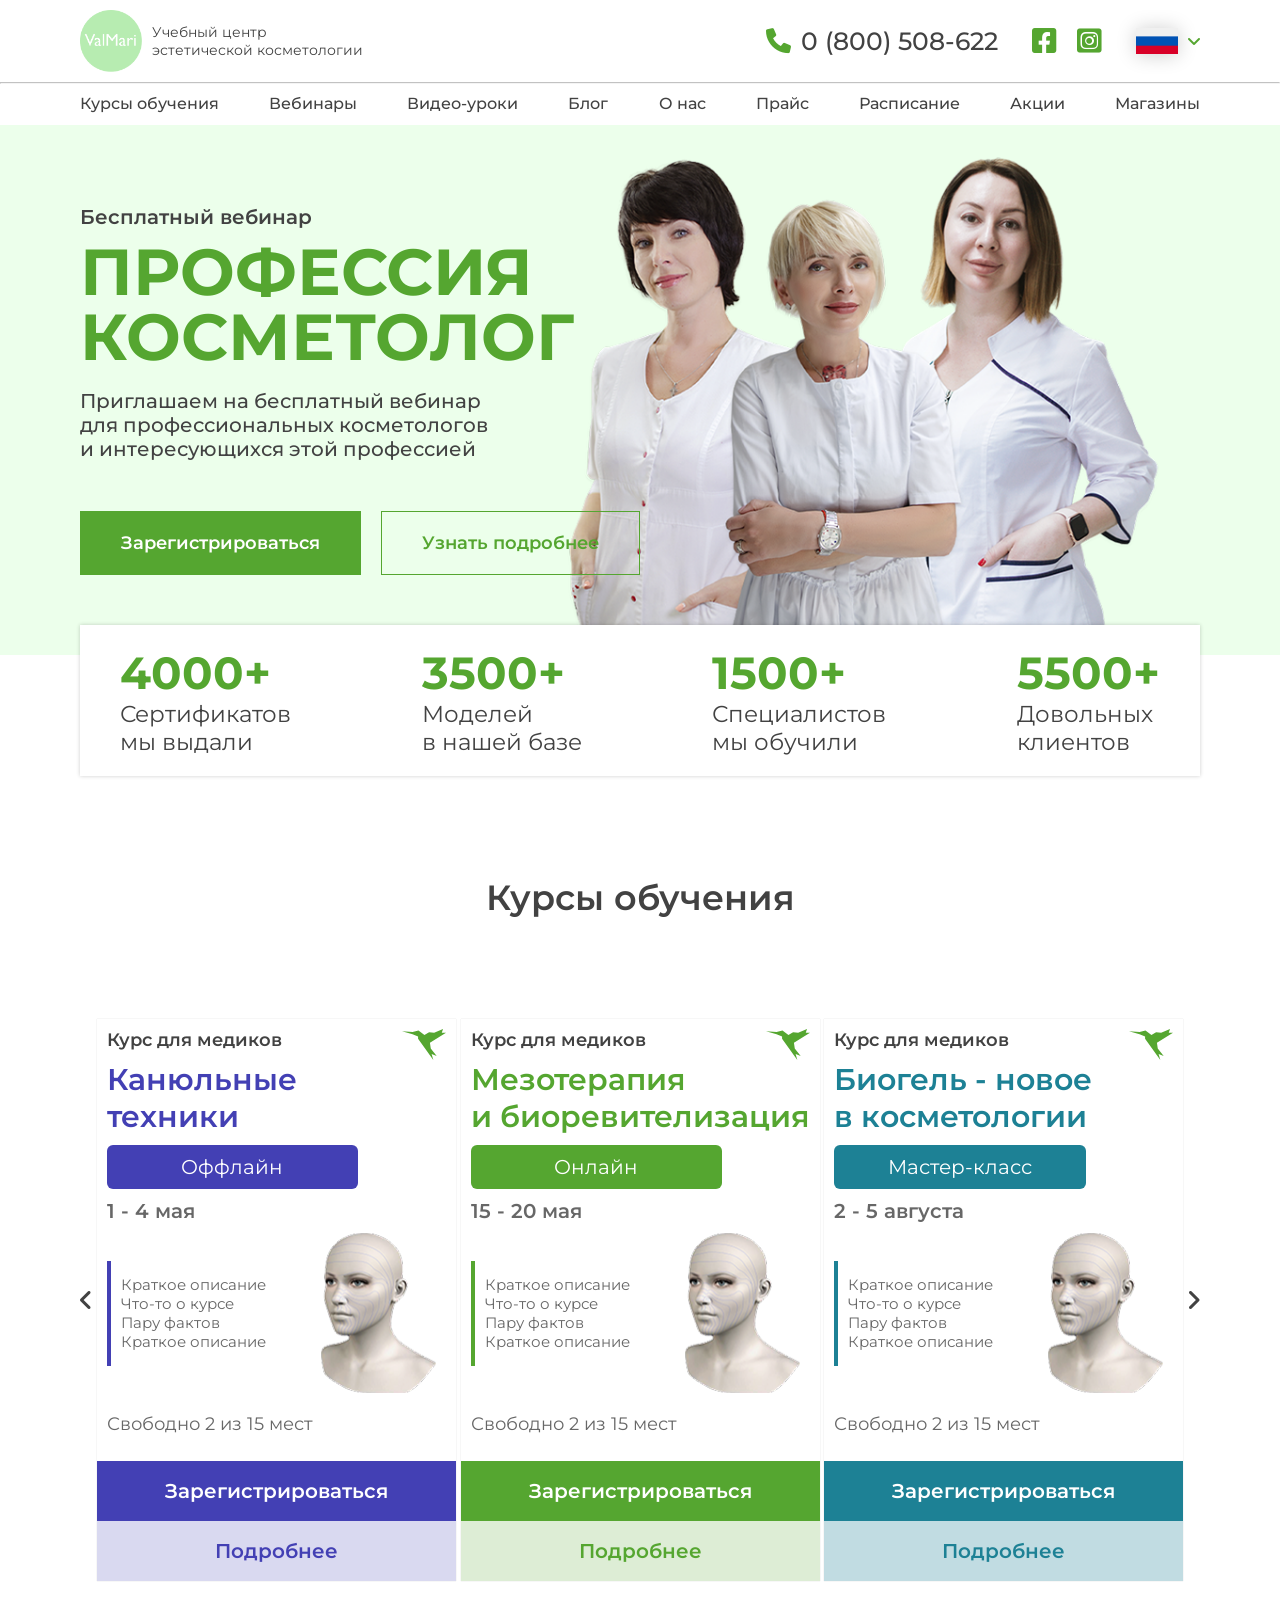
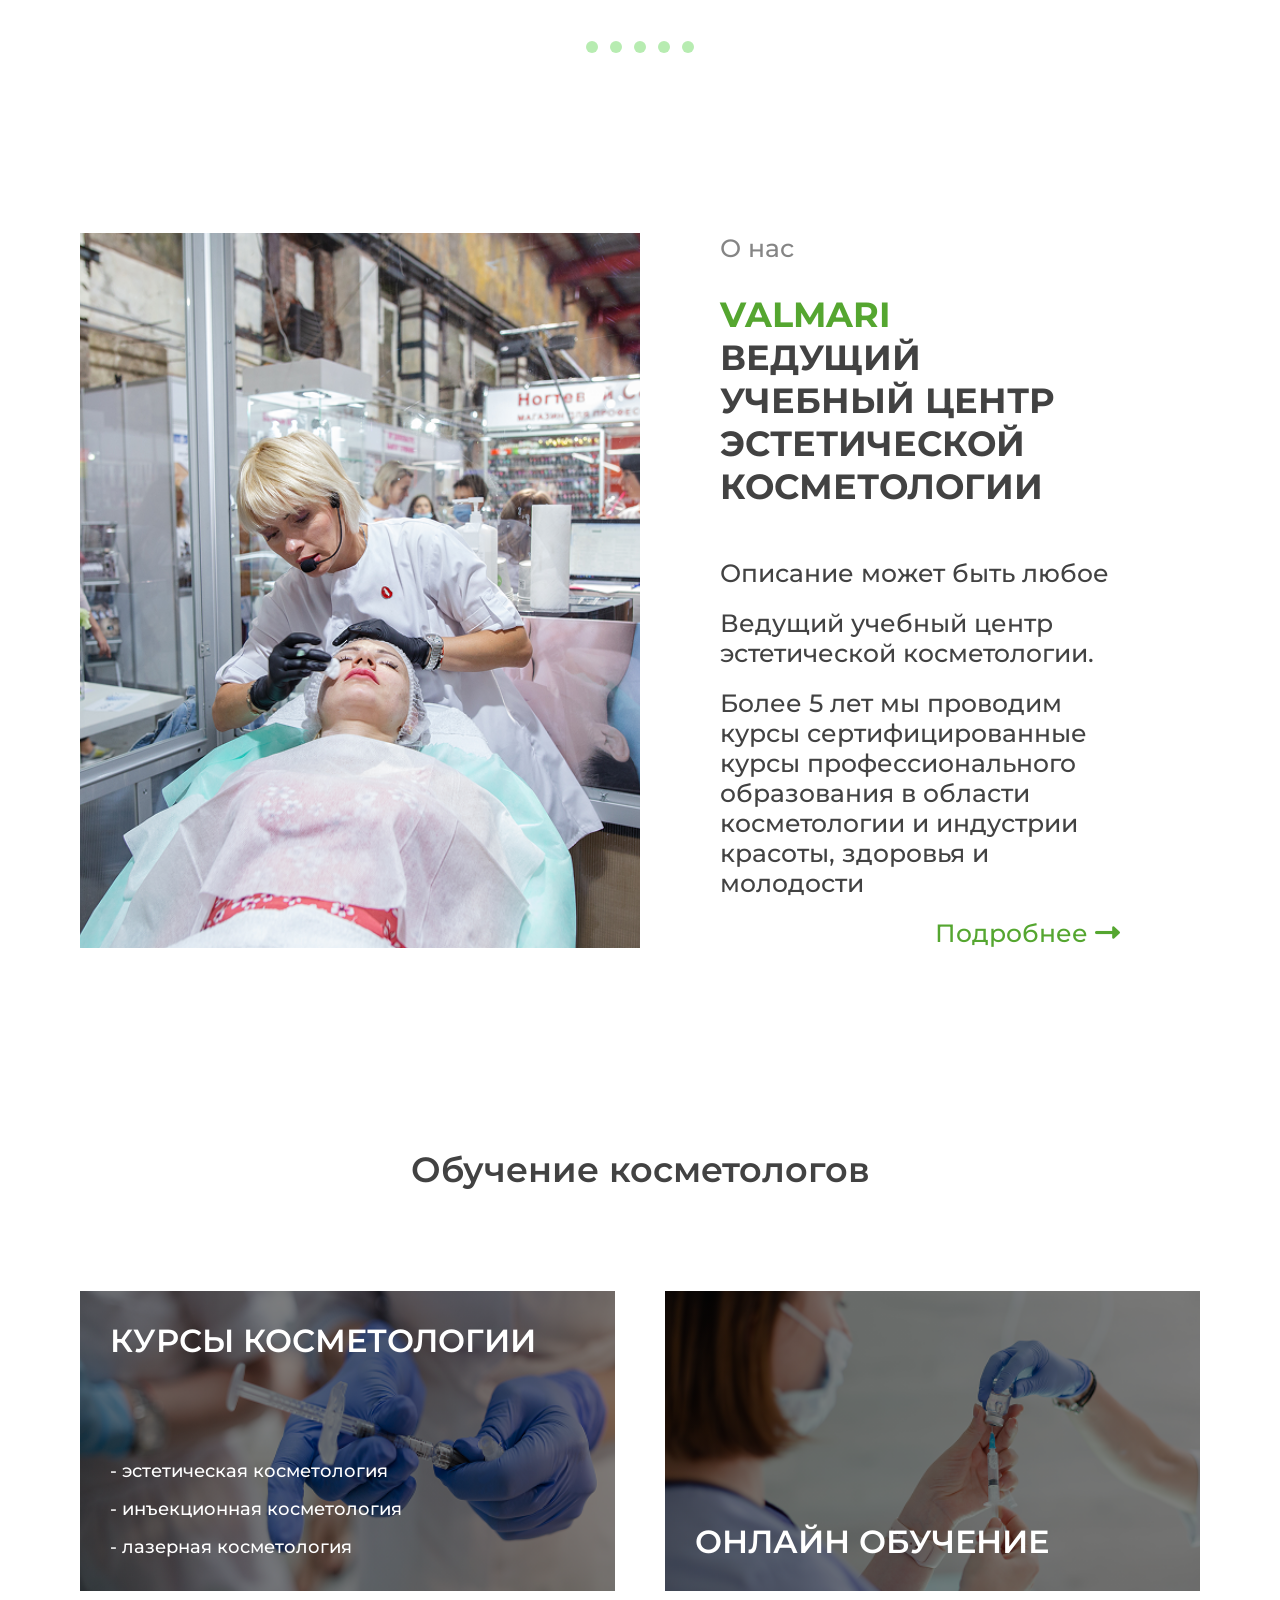
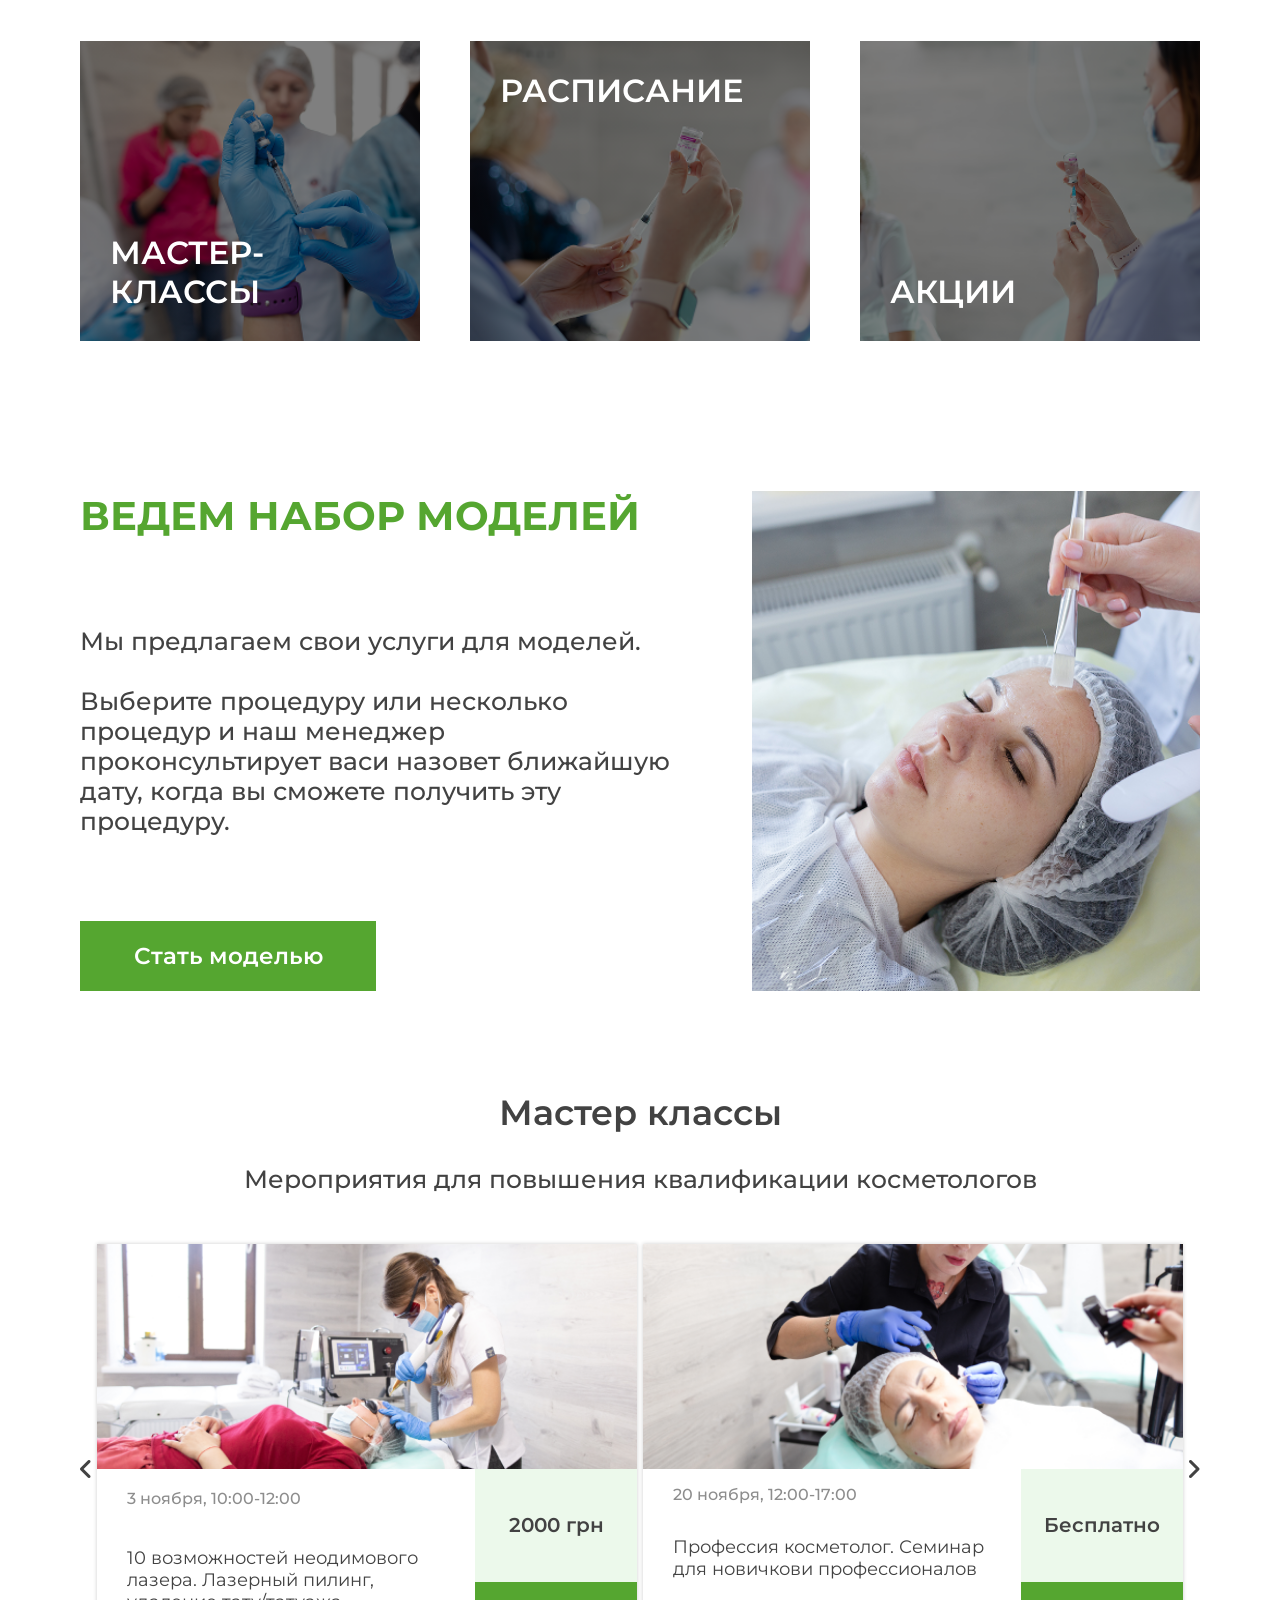
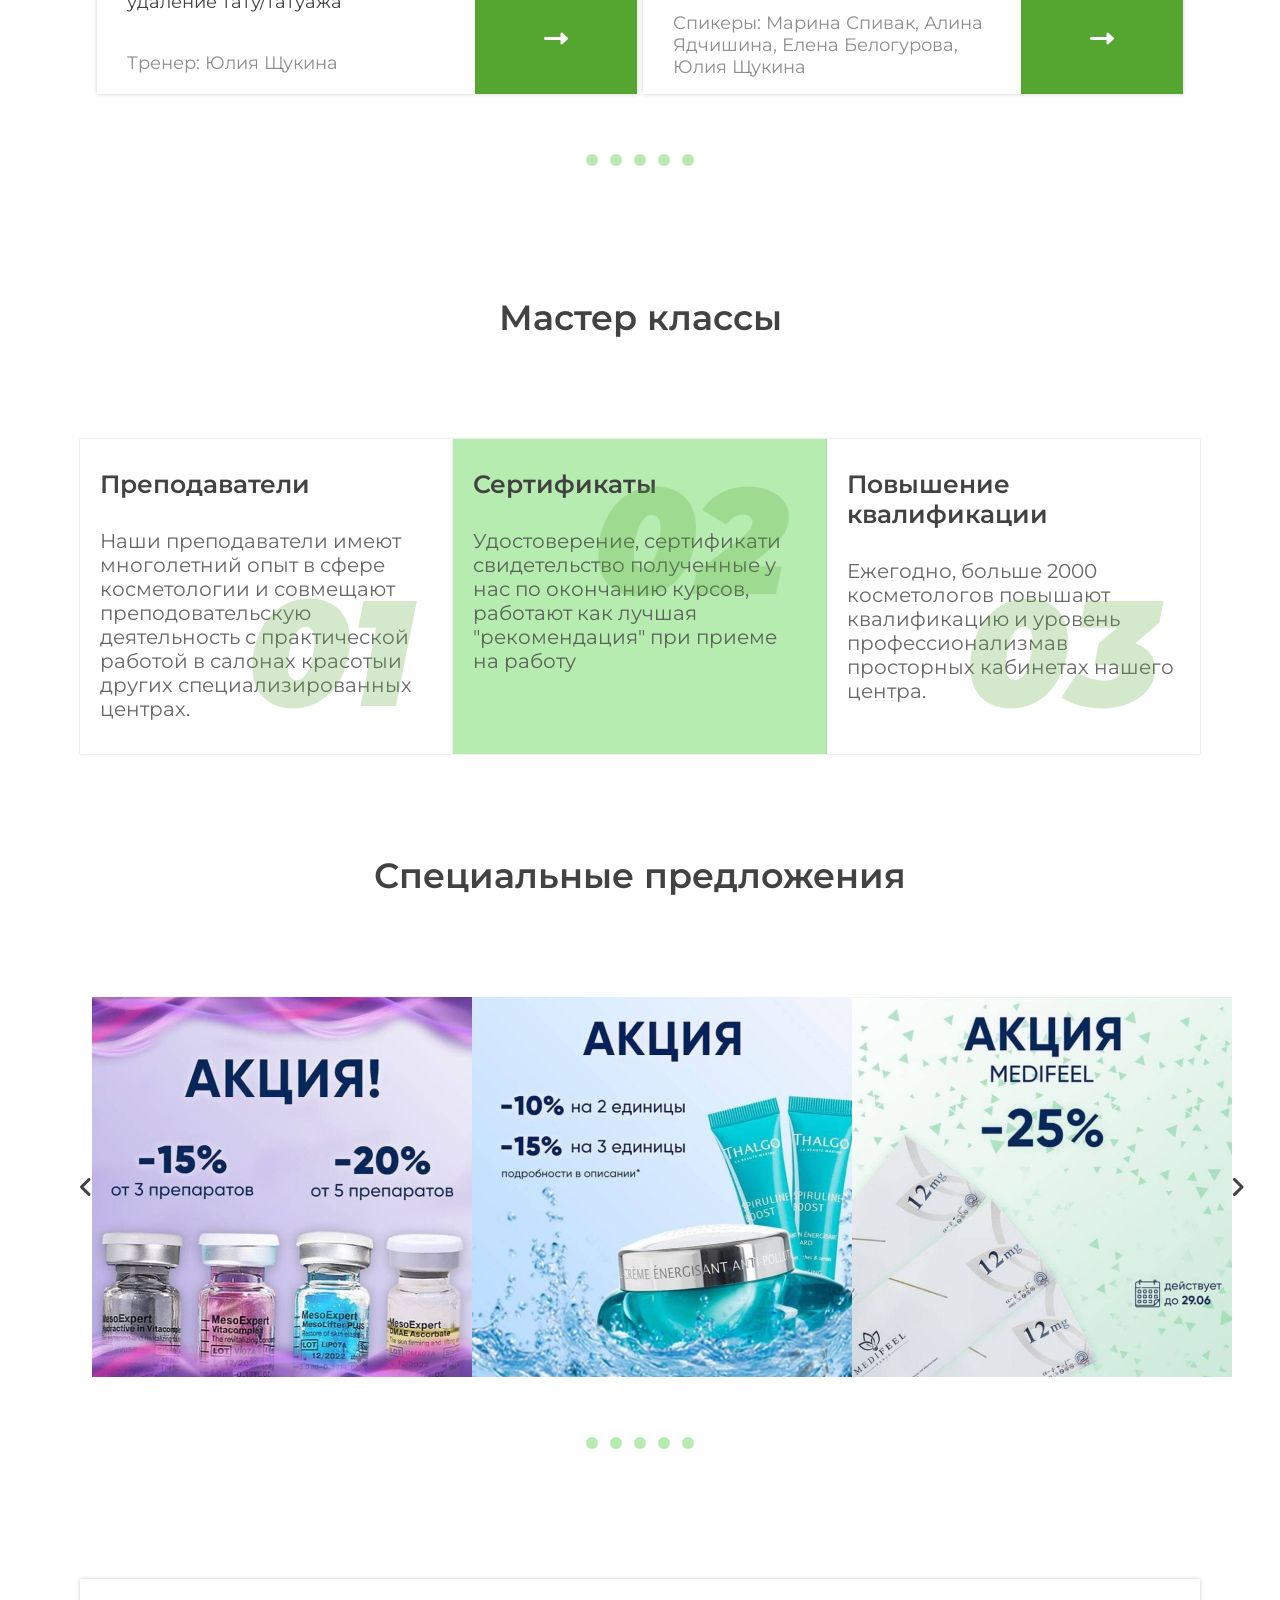
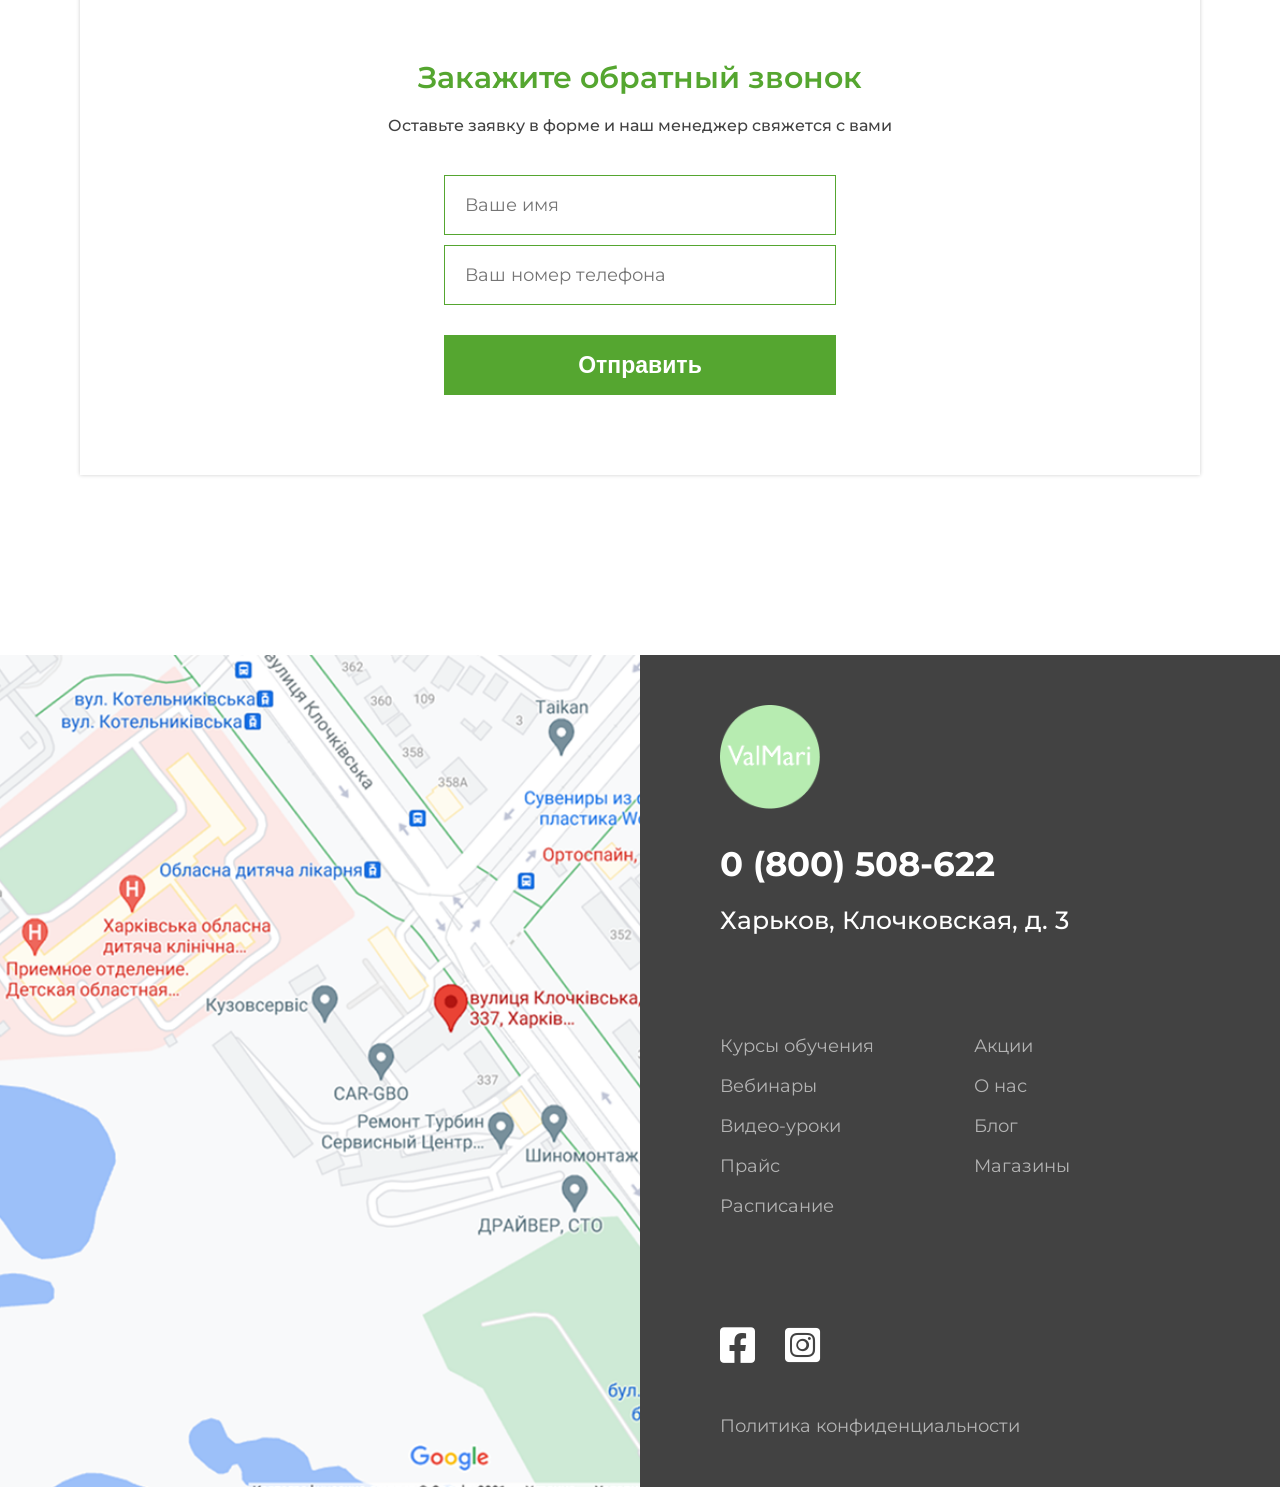
==== commit 1cb3f55c: "Add files via upload" ====
--- a/index.html
+++ b/index.html
@@ -164,7 +164,7 @@
             <a href="error.html"><i class="fas fa-angle-right"></i></a>
         </div>
         <div class="slider-btn">
-            <a href="error.html"><i class="fas fa-circle" id="slider-btn-active"></i></a>
+            <a href="error.html"><i class="fas fa-circle"></i></a>
             <a href="error.html"><i class="fas fa-circle"></i></a>
             <a href="error.html"><i class="fas fa-circle"></i></a>
             <a href="error.html"><i class="fas fa-circle"></i></a>
@@ -259,7 +259,7 @@
             <a href="error.html"><i class="fas fa-angle-right"></i></a>
         </div>
         <div class="slider-btn">
-            <a href="error.html"><i class="fas fa-circle" id="slider-btn-active"></i></a>
+            <a href="error.html"><i class="fas fa-circle"></i></a>
             <a href="error.html"><i class="fas fa-circle"></i></a>
             <a href="error.html"><i class="fas fa-circle"></i></a>
             <a href="error.html"><i class="fas fa-circle"></i></a>
@@ -293,7 +293,7 @@
             <a href="error.html"><i class="fas fa-angle-right"></i></a>
         </div>
         <div class="slider-btn">
-            <a href="error.html"><i class="fas fa-circle" id="slider-btn-active"></i></a>
+            <a href="error.html"><i class="fas fa-circle"></i></a>
             <a href="error.html"><i class="fas fa-circle"></i></a>
             <a href="error.html"><i class="fas fa-circle"></i></a>
             <a href="error.html"><i class="fas fa-circle"></i></a>
--- a/style.css
+++ b/style.css
@@ -621,33 +621,31 @@
 .slider-btn {
     display: flex;
     flex-direction: row;
-    justify-content: space-around;
-    width: 15%;
-    margin: 50px auto;
-}
-
-.slider-btn a i {
-    color: #B7ECB1;
+    justify-content: center;
+    align-items: center;
+    gap: 12px;
+    margin: 30px auto 50px auto;
+    padding: 10px 0;
+}
+
+.slider-btn a {
+    display: flex;
+    align-items: center;
+    justify-content: center;
+    width: 12px;
+    height: 12px;
+    border-radius: 50%;
+    background-color: #B7ECB1;
+    text-decoration: none;
+    font-size: 0;
+    color: transparent;
     transition: all 0.2s ease;
 }
 
-.slider-btn a {
-    color: #424242;
-    font-size: 18px;
-    font-weight: 500;
-    transition: all 0.2s ease;
-}
-
 .slider-btn a:hover {
-    color: #3D7A22;
-}
-
-.slider-btn a i:hover {
-    color: #55A630;
-}
-
-#slider-btn-active {
-    color: #55A630;
+    transform: scale(1.2);
+    cursor: pointer;
+    background-color: #3D7A22;
 }
 
 .index-main-block-four {
@@ -3540,6 +3538,40 @@
         min-height: auto;
     }
 
+    .webinars-main-block-six::after {
+        background-image: none;
+    }
+
+    .title-text-register-one {
+        padding: 60px 20px 35px 20px !important;
+    }
+
+    .title-text-register-two {
+        padding: 0 20px 45px 20px !important;
+    }
+
+    .title-text-special-offer-one {
+        padding-top: 20px !important;
+        padding-bottom: 30px !important;
+    }
+
+    .text-special-offer a {
+        margin-top: 20px !important;
+        width: 100% !important;
+    }
+
+    .material-card-bot {
+        padding: 10px 10px !important;
+    }
+
+    .material-card-bot p {
+        padding: 0 !important;
+    }
+
+    .material-card-bot a {
+        padding-top: 20px !important;
+    }
+
     .courses-main-block-two {
         grid-template-columns: 1fr;
         padding: 0 20px;
@@ -3624,7 +3656,7 @@
 
     .title-text-education-two {
         font-size: 16px;
-        padding: 6px 20px;
+        padding: 4px 20px 0 20px;
     }
 
     .index-main-block-six {
@@ -3642,10 +3674,25 @@
 
     .title-text-model-one {
         font-size: 32px;
+        padding-bottom: 30px;
     }
 
     .title-text-model-two {
         font-size: 20px;
+        padding-bottom: 30px;
+    }
+
+
+    .title-text-master-card-one {
+        padding: 30px 10px !important;
+    }
+
+    .title-text-master-card-two {
+        padding: 0 10px 30px 10px !important;
+    }
+
+    .title-text-master-card-three {
+        padding: 0 10px 30px 10px !important;
     }
 
     .btn-model {
@@ -5689,6 +5736,10 @@
 }
 
 @media (max-width: 480px) {
+    .index-main-block-one::after {
+        background-image: none;
+    }
+
     header {
         position: fixed;
         top: 0;
@@ -6201,4 +6252,1166 @@
     .slider-btn a:last-child {
         display: none !important;
     }
+}
+
+@media (max-width: 319px) {
+
+    body {
+        font-size: 13px;
+        padding-top: 10px;
+    }
+
+    main {
+        padding-top: 120px !important;
+    }
+
+    .main-title-text {
+        font-size: 18px !important;
+        margin-top: 30px !important;
+        padding: 0 5px;
+    }
+
+    header {
+        padding: 0 5px;
+    }
+
+    .header-top {
+        padding: 5px 5px !important;
+        gap: 3px;
+    }
+
+    .header-top-logo a img {
+        width: 30px !important;
+        height: 30px !important;
+    }
+
+    .header-top-logo a p {
+        font-size: 8px !important;
+        padding-left: 3px;
+    }
+
+    .header-top-right {
+        gap: 4px !important;
+    }
+
+    .header-top-right-phone {
+        font-size: 10px !important;
+    }
+
+    .header-top-right-facebook,
+    .header-top-right-instagram {
+        font-size: 14px !important;
+    }
+
+    .header-top-right-russia img {
+        width: 18px !important;
+    }
+
+    .header-top-right-russia i {
+        font-size: 9px !important;
+        padding-left: 3px;
+    }
+
+    .header-bot {
+        padding: 3px 5px !important;
+    }
+
+    .header-bot ul {
+        gap: 2px !important;
+    }
+
+    .header-bot ul li a {
+        font-size: 8px !important;
+        padding: 2px 4px !important;
+    }
+
+    header hr {
+        margin: 0 5px !important;
+    }
+
+    .index-main-block-one {
+        padding: 20px 10px !important;
+    }
+
+    .index-main-title-text-one {
+        font-size: 11px !important;
+    }
+
+    .index-main-title-text-two {
+        font-size: 22px !important;
+        padding: 5px 0 10px 0 !important;
+    }
+
+    .index-main-title-text-three {
+        font-size: 11px !important;
+        margin-bottom: 15px;
+    }
+
+    .index-main-block-one-button-reg,
+    .index-main-block-one-button-inf {
+        padding: 8px 12px !important;
+        font-size: 11px !important;
+        width: 90% !important;
+    }
+
+    .index-main-block-two {
+        margin: -15px 30px 0 30px !important;
+        padding: 10px !important;
+        gap: 10px !important;
+    }
+
+    .index-main-title-text-four {
+        font-size: 20px !important;
+    }
+
+    .index-main-title-text-five {
+        font-size: 11px !important;
+    }
+
+    .index-main-block-three {
+        padding: 0 10px !important;
+        gap: 15px !important;
+        margin-top: 30px !important;
+    }
+
+    .block-card {
+        min-width: 100% !important;
+    }
+
+    .block-card-bird-img {
+        width: 22px !important;
+        height: 16px !important;
+        top: 5px;
+        right: 5px;
+    }
+
+    .title-text-card-one {
+        font-size: 12px !important;
+        padding: 5px 5px !important;
+    }
+
+    .title-text-card-two {
+        font-size: 16px !important;
+        padding: 0 5px !important;
+    }
+
+    .title-text-card-three {
+        font-size: 12px !important;
+        padding: 5px 15px !important;
+        margin: 5px 5px !important;
+    }
+
+    .title-text-card-date {
+        font-size: 13px !important;
+        padding: 0 5px !important;
+    }
+
+    .index-main-block-three-card-two {
+        padding: 5px 5px !important;
+        flex-wrap: wrap;
+    }
+
+    .index-main-block-three-card-two img {
+        width: 80px !important;
+        height: 90px !important;
+        margin-left: 10px !important;
+    }
+
+    .index-main-block-three-card-two hr {
+        height: 60px !important;
+    }
+
+    .block-card-inf-text {
+        font-size: 10px !important;
+        margin: auto 5px !important;
+    }
+
+    .title-text-card-free {
+        font-size: 12px !important;
+        padding: 5px 5px !important;
+    }
+
+    .block-card-btn-one,
+    .block-card-btn-two {
+        font-size: 13px !important;
+        padding: 10px 0 !important;
+    }
+
+    .courses-main-block-two {
+        padding: 0 10px !important;
+        gap: 15px !important;
+        margin-top: 30px !important;
+    }
+
+    .courses-main-block-one {
+        padding: 0 10px !important;
+    }
+
+    .courses-main-block-one ul {
+        height: auto !important;
+        flex-wrap: wrap;
+    }
+
+    .courses-main-block-one ul li {
+        padding: 5px 8px !important;
+        flex: 1 0 45% !important;
+    }
+
+    .courses-main-block-one ul li a {
+        font-size: 9px !important;
+    }
+
+    .index-main-block-four {
+        flex-direction: column !important;
+        padding: 30px 10px !important;
+        gap: 20px !important;
+    }
+
+    .about-us-block-one {
+        flex: 0 0 100% !important;
+    }
+
+    .about-us-block-one img {
+        max-height: 150px !important;
+    }
+
+    .about-us-block-two {
+        flex: 0 0 100% !important;
+        padding: 0 !important;
+        text-align: center;
+    }
+
+    .title-text-about-us-one {
+        font-size: 14px !important;
+        padding-bottom: 10px !important;
+    }
+
+    .title-text-about-us-two {
+        font-size: 20px !important;
+    }
+
+    .title-text-about-us-three {
+        font-size: 18px !important;
+        padding-bottom: 20px !important;
+    }
+
+    .title-text-about-us-four {
+        font-size: 14px !important;
+        padding-bottom: 10px !important;
+    }
+
+    .about-us-block-two a {
+        font-size: 14px !important;
+        align-self: center !important;
+    }
+
+    .index-main-block-five {
+        padding: 30px 10px !important;
+    }
+
+    .block-card-education-one,
+    .block-card-education-two {
+        gap: 10px !important;
+        flex-direction: column !important;
+    }
+
+    .block-card-education-one>div,
+    .block-card-education-two>div {
+        height: 140px !important;
+        width: 100% !important;
+    }
+
+    .title-text-education-one {
+        font-size: 16px !important;
+        padding: 10px 10px !important;
+    }
+
+    .title-text-education-two {
+        font-size: 11px !important;
+        padding: 4px 10px !important;
+    }
+
+    .title-text-education-hr {
+        margin-bottom: 20px !important;
+    }
+
+    .index-main-block-six {
+        flex-direction: column !important;
+        margin: 20px 10px !important;
+        gap: 20px !important;
+        margin-bottom: 30px !important;
+    }
+
+    .block-model-one {
+        flex: 0 0 100% !important;
+        padding-right: 0 !important;
+        text-align: center;
+    }
+
+    .title-text-model-one {
+        font-size: 20px !important;
+    }
+
+    .title-text-model-two {
+        font-size: 14px !important;
+    }
+
+    .btn-model {
+        width: 100% !important;
+        font-size: 14px !important;
+        padding: 10px !important;
+    }
+
+    .block-model-two {
+        min-height: 150px !important;
+        flex: 0 0 100% !important;
+        background-size: cover !important;
+    }
+
+    .index-main-block-seven {
+        padding: 20px 10px 0 10px !important;
+        gap: 15px !important;
+        flex-wrap: wrap !important;
+    }
+
+    .block-master-card {
+        width: 100% !important;
+        min-height: auto !important;
+    }
+
+    .block-master-card img {
+        height: 100px !important;
+    }
+
+    .master-card-bot-left {
+        flex: 0 0 60% !important;
+    }
+
+    .master-card-bot-left p {
+        padding: 0 5px !important;
+    }
+
+    .master-card-bot-right {
+        flex: 0 0 40% !important;
+    }
+
+    .title-text-master-card-one {
+        font-size: 10px !important;
+    }
+
+    .title-text-master-card-two {
+        font-size: 11px !important;
+    }
+
+    .title-text-master-card-three {
+        font-size: 10px !important;
+    }
+
+    .btn-master-card-one {
+        font-size: 11px !important;
+        padding: 5px !important;
+    }
+
+    .btn-master-card-two {
+        font-size: 18px !important;
+    }
+
+    .index-main-block-eight {
+        padding: 30px 10px 0 10px !important;
+        gap: 15px !important;
+        flex-wrap: wrap !important;
+    }
+
+    .card-why-we-white-one,
+    .card-why-we-white-two,
+    .card-why-we-green {
+        width: 100% !important;
+        height: auto !important;
+        min-height: 150px !important;
+    }
+
+    .card-why-we-white-one::after,
+    .card-why-we-white-two::after,
+    .card-why-we-green::after {
+        font-size: 50px !important;
+        bottom: 5px !important;
+        right: 10px !important;
+    }
+
+    .title-text-why-we-one {
+        font-size: 14px !important;
+        padding: 10px 10px !important;
+    }
+
+    .title-text-why-we-two {
+        font-size: 12px !important;
+        padding: 0 10px 10px 10px !important;
+    }
+
+    .index-main-block-nine {
+        padding: 30px 10px 0 10px !important;
+        gap: 15px !important;
+        flex-wrap: wrap !important;
+    }
+
+    .index-main-block-nine img {
+        width: 100% !important;
+        height: auto !important;
+    }
+
+    .index-main-block-ten {
+        margin: 30px 10px !important;
+        padding: 15px !important;
+    }
+
+    .title-text-form-one {
+        font-size: 16px !important;
+        padding-top: 20px !important;
+        padding-bottom: 10px !important;
+    }
+
+    .title-text-form-two {
+        font-size: 11px !important;
+    }
+
+    .index-main-block-ten form input,
+    .index-main-block-ten form button {
+        width: 95% !important;
+        height: 40px !important;
+        font-size: 13px !important;
+    }
+
+    .index-main-block-ten form button {
+        margin-bottom: 20px !important;
+    }
+
+    .slider-btn {
+        padding: 10px !important;
+        width: 100% !important;
+        gap: 4px !important;
+        margin: 20px auto !important;
+    }
+
+    .slider-btn a {
+        font-size: 9px !important;
+        padding: 2px 4px !important;
+    }
+
+    .courses-title-text {
+        font-size: 18px !important;
+        padding-top: 30px !important;
+        padding-bottom: 15px !important;
+    }
+
+    .courses-title-text-one {
+        font-size: 11px !important;
+        padding: 0 10px 15px 10px !important;
+    }
+
+    .courses-title-text-one img {
+        width: 20px !important;
+        height: 14px !important;
+    }
+
+    .title-text-master-one {
+        font-size: 14px !important;
+        padding-top: 10px !important;
+    }
+
+    .footer {
+        flex-direction: column !important;
+        margin-top: 30px !important;
+        min-height: auto !important;
+    }
+
+    .footer-left {
+        flex: 0 0 100% !important;
+        height: 120px !important;
+    }
+
+    .footer-left img {
+        height: 100% !important;
+        object-fit: cover !important;
+    }
+
+    .footer-right {
+        flex: 0 0 100% !important;
+        padding: 15px !important;
+    }
+
+    .footer-right-one img {
+        width: 40px !important;
+        margin: 0 auto;
+    }
+
+    .footer-number {
+        font-size: 16px !important;
+        padding-top: 10px !important;
+    }
+
+    .footer-location {
+        font-size: 13px !important;
+        padding-top: 5px !important;
+    }
+
+    .footer-right-two {
+        flex-direction: column !important;
+        padding-top: 15px !important;
+        gap: 10px !important;
+        text-align: center;
+    }
+
+    .footer-ul-one {
+        padding-right: 0 !important;
+    }
+
+    .footer-right-two ul li {
+        padding-bottom: 6px !important;
+    }
+
+    .footer-right-two ul li a {
+        font-size: 11px !important;
+    }
+
+    .footer-right-three {
+        margin-top: 15px !important;
+        justify-content: center;
+        gap: 10px;
+    }
+
+    .footer-right-three a i {
+        font-size: 20px !important;
+    }
+
+    .footer-right-four {
+        margin-top: 10px !important;
+        text-align: center;
+    }
+
+    .footer-right-four a {
+        font-size: 10px !important;
+    }
+
+    .blog-main-block-one {
+        margin: 30px 10px !important;
+        gap: 20px !important;
+    }
+
+    .card-special-offer {
+        flex-direction: column !important;
+        gap: 10px;
+    }
+
+    .card-special-offer img {
+        max-width: 100% !important;
+        max-height: 120px !important;
+        padding-right: 0 !important;
+    }
+
+    .title-text-special-offer-one {
+        font-size: 16px !important;
+    }
+
+    .title-text-special-offer-two {
+        font-size: 12px !important;
+    }
+
+    .text-special-offer a {
+        width: 100% !important;
+        font-size: 12px !important;
+        padding: 8px 0 !important;
+    }
+
+    .about_us-main-block-one {
+        flex-direction: column !important;
+        margin: 30px 10px 0 10px !important;
+        gap: 15px;
+        text-align: center;
+    }
+
+    .about_us-main-block-one p {
+        font-size: 18px !important;
+    }
+
+    .about_us-main-block-one img {
+        min-width: 100% !important;
+        max-width: 100% !important;
+        min-height: auto !important;
+        max-height: 150px !important;
+    }
+
+    .about_us-main-block-two {
+        margin: 30px 10px !important;
+        padding: 15px !important;
+    }
+
+    .about_us-main-block-two p {
+        font-size: 14px !important;
+    }
+
+    .title-text-we-edu {
+        font-size: 18px !important;
+        padding: 20px 0 30px 0 !important;
+    }
+
+    .about_us-main-block-three {
+        margin: 0 10px !important;
+        gap: 20px !important;
+    }
+
+    .we-edu-block {
+        flex-direction: column !important;
+        gap: 10px;
+    }
+
+    .we-edu-block img {
+        max-width: 100% !important;
+        max-height: 120px !important;
+    }
+
+    .title-text-we-edu-one {
+        font-size: 16px !important;
+        padding-top: 10px !important;
+    }
+
+    .title-text-we-edu-two {
+        font-size: 13px !important;
+    }
+
+    .we-edu-block-text hr {
+        margin: 10px 0 15px 0 !important;
+        width: 20% !important;
+    }
+
+    .about_us-main-block-four {
+        padding: 30px 10px !important;
+        margin: 30px 0 !important;
+        gap: 20px !important;
+    }
+
+    .title-text-achievements {
+        font-size: 18px !important;
+    }
+
+    .block-achievements {
+        flex-wrap: wrap !important;
+        gap: 15px !important;
+        padding: 10px !important;
+    }
+
+    .title-text-achievements-one {
+        font-size: 22px !important;
+    }
+
+    .title-text-achievements-two {
+        font-size: 12px !important;
+    }
+
+    .about_us-main-block-six {
+        grid-template-columns: repeat(2, 1fr) !important;
+        gap: 15px !important;
+        margin: 30px 10px 40px 10px !important;
+    }
+
+    .card-trainer {
+        width: 100% !important;
+        height: auto !important;
+    }
+
+    .card-trainer img {
+        height: 120px !important;
+        object-fit: cover !important;
+    }
+
+    .card-trainer-title-text-one {
+        font-size: 12px !important;
+        padding-top: 5px !important;
+    }
+
+    .card-trainer-title-text-two {
+        font-size: 10px !important;
+        padding-top: 3px !important;
+    }
+
+    .about_us-main-block-seven {
+        margin: 30px 10px !important;
+        padding: 15px !important;
+        gap: 15px !important;
+        max-height: 250px !important;
+    }
+
+    .review-card {
+        flex-direction: column !important;
+        gap: 5px !important;
+    }
+
+    .review-card-left {
+        min-width: auto !important;
+    }
+
+    .review-card-title-text-three {
+        font-size: 11px !important;
+        line-height: 16px !important;
+    }
+
+    .review-card-footer a {
+        font-size: 12px !important;
+        padding: 8px 20px !important;
+    }
+
+    .webinars-main-block-one {
+        flex-direction: column !important;
+        padding: 20px 10px !important;
+        gap: 20px !important;
+    }
+
+    .webinars-main-block-one img {
+        width: 100% !important;
+        height: auto !important;
+        padding-left: 0 !important;
+    }
+
+    .title-text-webinars-banner-one {
+        font-size: 13px !important;
+    }
+
+    .title-text-webinars-banner-two {
+        font-size: 18px !important;
+    }
+
+    .banner-btn {
+        flex-direction: column !important;
+        gap: 10px !important;
+    }
+
+    .banner-btn-reg,
+    .banner-btn-inf {
+        width: 100% !important;
+        font-size: 13px !important;
+        padding: 10px 0 !important;
+    }
+
+    .webinars-main-block-two {
+        margin: 0 10px 20px 10px !important;
+        padding: 20px 15px !important;
+        gap: 15px !important;
+    }
+
+    .title-text-webinars-block-two {
+        font-size: 13px !important;
+    }
+
+    .webinars-main-block-three {
+        margin: 20px 10px !important;
+    }
+
+    .webinars-program-day-one {
+        flex-direction: column !important;
+        padding: 15px !important;
+        gap: 10px !important;
+    }
+
+    .title-text-day {
+        font-size: 14px !important;
+        min-width: auto !important;
+    }
+
+    .title-text-webinars-program-one {
+        font-size: 13px !important;
+        padding-bottom: 10px !important;
+        max-width: 100% !important;
+    }
+
+    .webinars-program-day-two {
+        flex-direction: column !important;
+        padding: 15px !important;
+        gap: 10px !important;
+    }
+
+    .webinars-program-text ol li {
+        font-size: 11px !important;
+        gap: 5px !important;
+        margin-bottom: 8px !important;
+    }
+
+    .webinars-program-text ol li::before {
+        font-size: 14px !important;
+        width: 20px !important;
+    }
+
+    .title-text-webinars-program-two {
+        font-size: 12px !important;
+        padding-bottom: 10px !important;
+    }
+
+    .webinars-main-block-four {
+        grid-template-columns: 1fr !important;
+        gap: 15px !important;
+        margin: 20px 10px !important;
+    }
+
+    .block-who-you-get {
+        padding: 15px !important;
+    }
+
+    .title-text-who-you-get-one {
+        font-size: 14px !important;
+        padding-bottom: 10px !important;
+    }
+
+    .title-text-who-you-get-two {
+        font-size: 13px !important;
+    }
+
+    .webinars-main-block-five {
+        flex-direction: column !important;
+        margin: 30px 10px !important;
+        gap: 20px !important;
+        align-items: center !important;
+    }
+
+    .webinars-main-block-five img {
+        width: 100% !important;
+        height: auto !important;
+        max-width: 250px !important;
+    }
+
+    .block-trainer {
+        padding-left: 0 !important;
+        gap: 10px !important;
+    }
+
+    .title-text-trainer-one {
+        font-size: 16px !important;
+        padding-bottom: 5px !important;
+    }
+
+    .title-text-trainer-two {
+        font-size: 18px !important;
+        padding-bottom: 15px !important;
+    }
+
+    .block-trainer ul li {
+        font-size: 13px !important;
+        margin-bottom: 10px !important;
+        padding-left: 20px !important;
+    }
+
+    .block-trainer ul li::before {
+        width: 8px !important;
+        height: 8px !important;
+        top: 4px !important;
+    }
+
+    .webinars-main-block-six::after {
+        display: none !important;
+    }
+
+    .title-text-register-one {
+        font-size: 20px !important;
+        padding: 30px 0 20px 0 !important;
+    }
+
+    .title-text-register-two {
+        font-size: 14px !important;
+        padding-bottom: 20px !important;
+    }
+
+    .btn-early-register {
+        width: 90% !important;
+        font-size: 14px !important;
+        padding: 12px 0 !important;
+        margin-bottom: 30px !important;
+    }
+
+    .webinars-main-block-seven {
+        flex-direction: column !important;
+        margin: 20px 10px 0 10px !important;
+        gap: 15px !important;
+    }
+
+    .webinars-main-block-seven img {
+        width: 100% !important;
+        height: auto !important;
+    }
+
+    .btn-all-courses {
+        margin: 20px 10px 0 10px !important;
+        font-size: 13px !important;
+        justify-content: center !important;
+    }
+
+    .tutorials-main-block-one {
+        flex-direction: column !important;
+        margin: 30px 10px !important;
+        gap: 20px !important;
+    }
+
+    .video-tutorial-block-one {
+        flex: 0 0 100% !important;
+        padding-right: 0 !important;
+        gap: 10px !important;
+    }
+
+    .video-tutorial-title-text-one {
+        font-size: 13px !important;
+        margin-bottom: 10px !important;
+    }
+
+    .video-tutorial-title-text-two {
+        font-size: 17px !important;
+    }
+
+    .video-tutorial-title-text-three {
+        font-size: 13px !important;
+        margin-bottom: 15px !important;
+    }
+
+    .video-tutorial-btn {
+        padding: 10px 0 !important;
+        font-size: 13px !important;
+        width: 100% !important;
+        text-align: center !important;
+        display: block !important;
+    }
+
+    .video-tutorial-block-two {
+        flex: 0 0 100% !important;
+    }
+
+    .video-play-btn {
+        width: 40px !important;
+        height: 40px !important;
+    }
+
+    .video-play-btn i {
+        font-size: 22px !important;
+        margin-left: -3px !important;
+    }
+
+    .video-text {
+        font-size: 13px !important;
+    }
+
+    .tutorials-main-block-two {
+        grid-template-columns: 1fr !important;
+        margin: 30px 10px !important;
+        gap: 20px !important;
+    }
+
+    .block-video-tutorial p {
+        font-size: 13px !important;
+        margin: 10px 0 !important;
+    }
+
+    .block-video-tutorial a {
+        padding: 10px 0 !important;
+        font-size: 13px !important;
+        width: 100% !important;
+        text-align: center !important;
+        display: block !important;
+    }
+
+    .price-main-block-one {
+        margin: 30px 10px !important;
+        padding: 15px 10px !important;
+        overflow-x: auto !important;
+    }
+
+    .price-main-block-one table {
+        min-width: 600px !important;
+        font-size: 11px !important;
+    }
+
+    .price-main-block-one table thead th {
+        font-size: 10px !important;
+        padding: 0 5px 15px 5px !important;
+    }
+
+    .price-main-block-one table tbody tr td {
+        font-size: 10px !important;
+        padding-bottom: 10px !important;
+    }
+
+    .price-main-block-one table tbody tr td strong {
+        font-size: 12px !important;
+    }
+
+    .price-main-block-two {
+        margin: 0 10px !important;
+        padding: 10px !important;
+    }
+
+    .price-main-block-two p {
+        font-size: 12px !important;
+    }
+
+    .price-main-block-three {
+        margin: 30px 10px !important;
+        padding: 20px 15px !important;
+    }
+
+    .price-form-title-text-one {
+        font-size: 18px !important;
+        padding-bottom: 10px !important;
+    }
+
+    .price-form-title-text-two {
+        font-size: 12px !important;
+        padding-bottom: 20px !important;
+    }
+
+    .price-main-block-three form {
+        min-width: auto !important;
+        width: 100% !important;
+        gap: 10px !important;
+    }
+
+    .price-main-block-three form input {
+        font-size: 13px !important;
+        padding: 12px 15px !important;
+    }
+
+    .price-main-block-three form button {
+        font-size: 14px !important;
+        padding: 12px !important;
+    }
+
+    .schedule-main-block-one {
+        margin: 30px 10px 30px 10px !important;
+    }
+
+    .schedule-links-bar-one ul,
+    .schedule-links-bar-two ul {
+        flex-wrap: wrap !important;
+        height: auto !important;
+    }
+
+    .schedule-links-bar-one ul li {
+        width: 50% !important;
+        padding: 5px 5px !important;
+        margin-left: 0 !important;
+    }
+
+    .schedule-links-bar-two ul li {
+        width: 33.333% !important;
+        padding: 5px 5px !important;
+        margin-left: 0 !important;
+    }
+
+    .schedule-links-bar-one ul li a,
+    .schedule-links-bar-two ul li a {
+        font-size: 9px !important;
+        text-align: center !important;
+    }
+
+    .schedule-main-block-one img {
+        height: auto !important;
+    }
+
+    .stock-banner {
+        margin-top: 30px !important;
+        height: auto !important;
+    }
+
+    .sctock-main-block-one {
+        margin: 20px 10px 0 10px !important;
+        text-align: left !important;
+    }
+
+    .sctock-main-block-one p {
+        font-size: 14px !important;
+    }
+
+    .sctock-main-block-one a {
+        font-size: 11px !important;
+        margin-top: 10px !important;
+    }
+
+    .sctock-main-block-two {
+        grid-template-columns: 1fr !important;
+        gap: 15px !important;
+        margin: 30px 10px 0 10px !important;
+    }
+
+    .material-card {
+        min-height: 200px !important;
+        max-height: 350px !important;
+    }
+
+    .material-card-bot p {
+        font-size: 12px !important;
+        padding-bottom: 20px !important;
+    }
+
+    .material-card-bot a {
+        font-size: 12px !important;
+        padding-right: 5px !important;
+    }
+
+    .shops-main-block-one {
+        flex-direction: column !important;
+        margin: 30px 10px !important;
+        gap: 15px !important;
+    }
+
+    .shops-main-block-one p {
+        font-size: 18px !important;
+        padding-right: 0 !important;
+        text-align: center !important;
+    }
+
+    .shops-main-block-one img {
+        height: auto !important;
+    }
+
+    .shops-main-block-two {
+        margin: 30px 10px !important;
+        padding: 20px 15px !important;
+        gap: 15px !important;
+    }
+
+    .shops-main-block-two p {
+        font-size: 14px !important;
+    }
+
+    .shops-btn {
+        font-size: 16px !important;
+    }
+
+    .block-error {
+        flex-direction: column !important;
+        padding: 15px !important;
+        gap: 20px !important;
+        min-height: 100vh !important;
+    }
+
+    .block-error img {
+        width: 80% !important;
+        max-width: 200px !important;
+    }
+
+    .block-error-right {
+        gap: 15px !important;
+        align-items: center !important;
+        text-align: center !important;
+    }
+
+    .title-text-error-one {
+        font-size: 18px !important;
+    }
+
+    .title-text-error-two {
+        font-size: 14px !important;
+    }
+
+    .btn-back-to-index {
+        width: 100% !important;
+        font-size: 14px !important;
+        padding: 12px 0 !important;
+    }
+
+    .block-error .header-top-logo a p {
+        font-size: 10px !important;
+    }
 }
